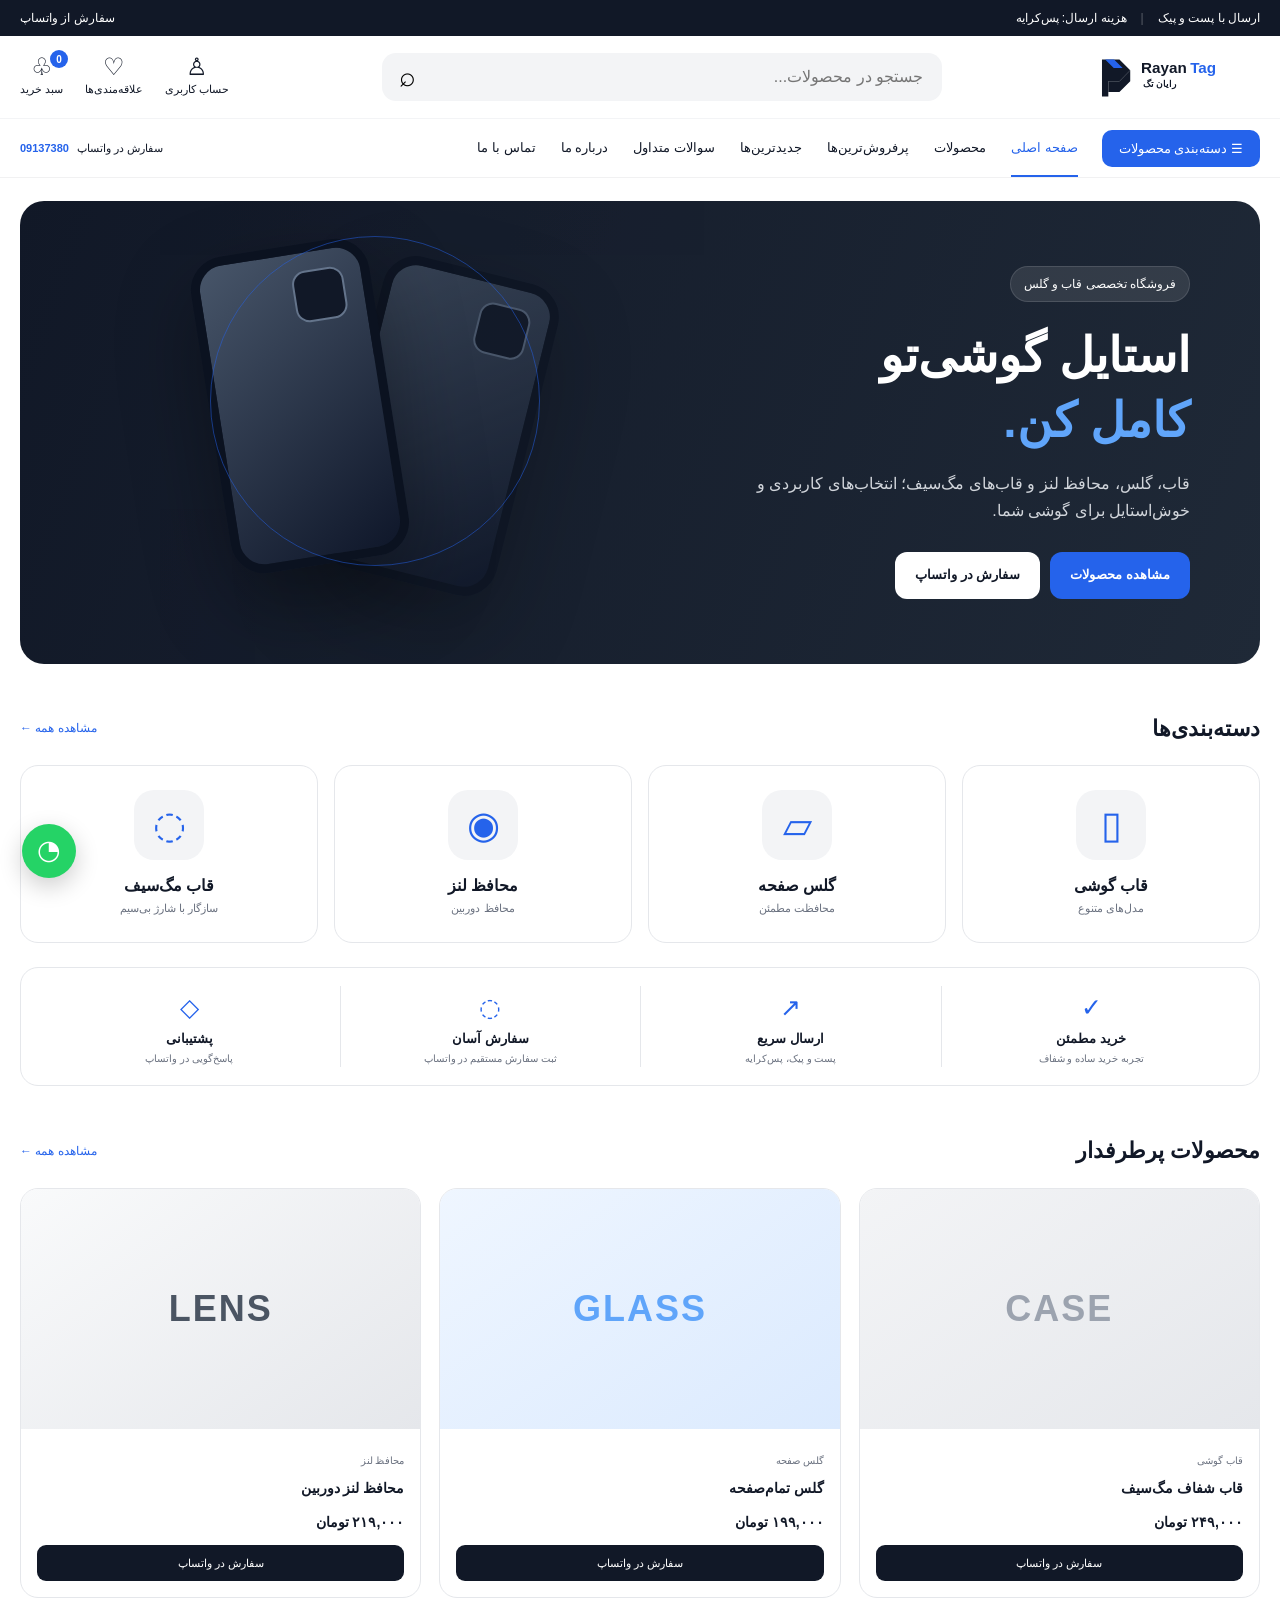
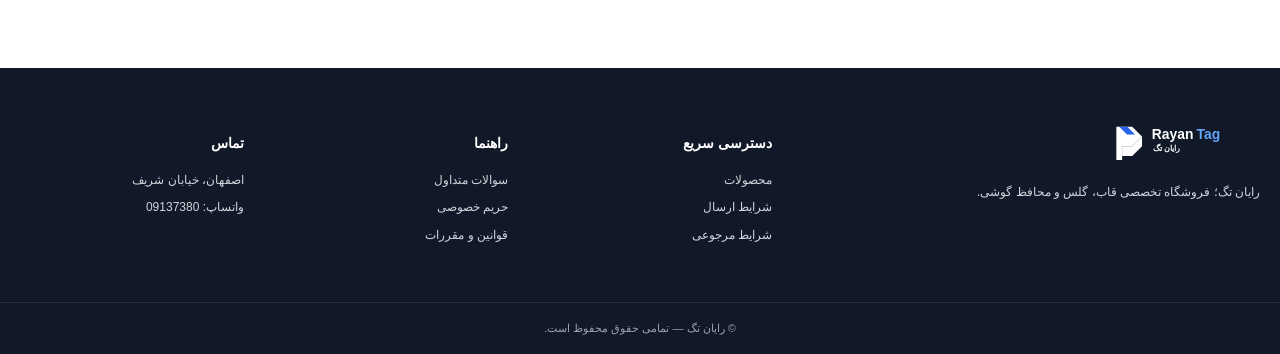
==== index.html @ 060e4d70 "Add files via upload" ====
<!DOCTYPE html>
<html lang="fa" dir="rtl">
<head>
  <meta charset="UTF-8">
  <meta name="viewport" content="width=device-width, initial-scale=1.0">
  <meta name="description" content="رایان تگ؛ فروشگاه تخصصی قاب گوشی، گلس، محافظ لنز و قاب مگ‌سیف در اصفهان.">
  <title>رایان تگ | قاب، گلس و محافظ گوشی</title>
  <link rel="icon" href="assets/logo/favicon.svg" type="image/svg+xml">
  <link rel="stylesheet" href="assets/css/style.css">
<link rel="canonical" href="https://rayantag.ir/"><script type="application/ld+json">{"@context":"https://schema.org","@type":"Organization","name":"رایان تگ","url":"https://rayantag.ir/","address":{"@type":"PostalAddress","addressLocality":"اصفهان","streetAddress":"خیابان شریف","addressCountry":"IR"},"contactPoint":{"@type":"ContactPoint","contactType":"customer service","telephone":"09137380","contactOption":"WhatsApp"}}</script></head>
<body>

  <div class="topbar">
    <div class="container topbar__inner">
      <span>ارسال با پست و پیک</span>
      <span class="topbar__sep">|</span>
      <span>هزینه ارسال: پس‌کرایه</span>
      <a href="https://wa.me/989137380" target="_blank" rel="noopener">سفارش از واتساپ</a>
    </div>
  </div>

  <header class="site-header">
    <div class="container header-main">
      <button class="icon-btn mobile-menu-btn" aria-label="باز کردن منو" aria-expanded="false">
        <span></span><span></span><span></span>
      </button>

      <a class="brand" href="index.html" aria-label="رایان تگ">
        <img src="assets/logo/rayantag-logo.svg" alt="رایان تگ">
      </a>

      <div class="search-box">
        <input id="searchInput" type="search" placeholder="جستجو در محصولات..." autocomplete="off">
        <button aria-label="جستجو" id="searchBtn">⌕</button>
      </div>

      <nav class="header-actions" aria-label="دسترسی سریع">
        <a href="#" class="header-action">
          <span class="action-icon">♙</span>
          <span>حساب کاربری</span>
        </a>
        <a href="#" class="header-action">
          <span class="action-icon">♡</span>
          <span>علاقه‌مندی‌ها</span>
        </a>
        <a href="cart.html" class="header-action cart-action">
          <span class="cart-badge" id="cartCount">0</span>
          <span class="action-icon">♧</span>
          <span>سبد خرید</span>
        </a>
      </nav>
    </div>

    <div class="nav-row">
      <div class="container nav-inner">
        <button class="category-btn" id="categoryBtn">☰ <span>دسته‌بندی محصولات</span></button>
        <nav class="main-nav" aria-label="منوی اصلی">
          <a class="active" href="index.html">صفحه اصلی</a>
          <a href="products.html">محصولات</a>
          <a href="products.html?sort=popular">پرفروش‌ترین‌ها</a>
          <a href="products.html?sort=new">جدیدترین‌ها</a>
          <a href="faq.html">سوالات متداول</a>
          <a href="about.html">درباره ما</a>
          <a href="contact.html">تماس با ما</a>
        </nav>
        <a class="whatsapp-link" href="https://wa.me/989137380" target="_blank" rel="noopener">
          <span>سفارش در واتساپ</span>
          <strong>09137380</strong>
        </a>
      </div>
    </div>
  </header>

  <aside class="mobile-menu" id="mobileMenu" aria-hidden="true">
    <div class="mobile-menu__head">
      <strong>منوی رایان تگ</strong>
      <button id="closeMenu" aria-label="بستن">×</button>
    </div>
    <a href="index.html">صفحه اصلی</a>
    <a href="products.html">همه محصولات</a>
    <a href="products.html?category=case">قاب گوشی</a>
    <a href="products.html?category=glass">گلس صفحه</a>
    <a href="products.html?category=lens">محافظ لنز</a>
    <a href="products.html?category=magsafe">قاب مگ‌سیف</a>
    <a href="faq.html">سوالات متداول</a>
    <a href="about.html">درباره رایان تگ</a>
    <a href="contact.html">تماس با ما</a>
  </aside>
  <div class="menu-overlay" id="menuOverlay"></div>

  <main>
    <section class="hero container">
      <div class="hero__content">
        <span class="eyebrow">فروشگاه تخصصی قاب و گلس</span>
        <h1>استایل گوشی‌تو<br><b>کامل کن.</b></h1>
        <p>قاب، گلس، محافظ لنز و قاب‌های مگ‌سیف؛ انتخاب‌های کاربردی و خوش‌استایل برای گوشی شما.</p>
        <div class="hero__buttons">
          <a href="products.html" class="btn btn-primary">مشاهده محصولات</a>
          <a href="https://wa.me/989137380" class="btn btn-light" target="_blank" rel="noopener">سفارش در واتساپ</a>
        </div>
      </div>
      <div class="hero__visual">
        <div class="phone-card phone-card--back"></div>
        <div class="phone-card phone-card--front"></div>
        <div class="hero-ring"></div>
      </div>
    </section>

    <section class="container categories">
      <div class="section-head">
        <h2>دسته‌بندی‌ها</h2>
        <a href="products.html">مشاهده همه ←</a>
      </div>
      <div class="category-grid">
        <a class="category-card" href="products.html?category=case"><span class="category-icon">▯</span><b>قاب گوشی</b><small>مدل‌های متنوع</small></a>
        <a class="category-card" href="products.html?category=glass"><span class="category-icon">▱</span><b>گلس صفحه</b><small>محافظت مطمئن</small></a>
        <a class="category-card" href="products.html?category=lens"><span class="category-icon">◉</span><b>محافظ لنز</b><small>محافظ دوربین</small></a>
        <a class="category-card" href="products.html?category=magsafe"><span class="category-icon">◌</span><b>قاب مگ‌سیف</b><small>سازگار با شارژ بی‌سیم</small></a>
      </div>
    </section>

    <section class="benefits container">
      <div><span>✓</span><b>خرید مطمئن</b><small>تجربه خرید ساده و شفاف</small></div>
      <div><span>↗</span><b>ارسال سریع</b><small>پست و پیک، پس‌کرایه</small></div>
      <div><span>◌</span><b>سفارش آسان</b><small>ثبت سفارش مستقیم در واتساپ</small></div>
      <div><span>◇</span><b>پشتیبانی</b><small>پاسخ‌گویی در واتساپ</small></div>
    </section>

    <section class="container products-preview">
      <div class="section-head">
        <h2>محصولات پرطرفدار</h2>
        <a href="products.html">مشاهده همه ←</a>
      </div>
      <div class="product-grid" id="productGrid">
        <article class="product-card" data-name="قاب شفاف مگ سیف">
          <div class="product-placeholder">CASE</div>
          <div class="product-info"><span>قاب گوشی</span><h3>قاب شفاف مگ‌سیف</h3><strong>۲۴۹,۰۰۰ تومان</strong><a href="https://wa.me/989137380?text=سلام،%20قاب%20شفاف%20مگ‌سیف%20را%20می‌خواهم." target="_blank" rel="noopener">سفارش در واتساپ</a></div>
        </article>
        <article class="product-card" data-name="گلس تمام صفحه">
          <div class="product-placeholder product-placeholder--glass">GLASS</div>
          <div class="product-info"><span>گلس صفحه</span><h3>گلس تمام‌صفحه</h3><strong>۱۹۹,۰۰۰ تومان</strong><a href="https://wa.me/989137380?text=سلام،%20گلس%20تمام‌صفحه%20را%20می‌خواهم." target="_blank" rel="noopener">سفارش در واتساپ</a></div>
        </article>
        <article class="product-card" data-name="محافظ لنز دوربین">
          <div class="product-placeholder product-placeholder--lens">LENS</div>
          <div class="product-info"><span>محافظ لنز</span><h3>محافظ لنز دوربین</h3><strong>۲۱۹,۰۰۰ تومان</strong><a href="https://wa.me/989137380?text=سلام،%20محافظ%20لنز%20دوربین%20را%20می‌خواهم." target="_blank" rel="noopener">سفارش در واتساپ</a></div>
        </article>
      </div>
    </section>
  </main>

  <footer class="footer">
    <div class="container footer-grid">
      <div>
        <img src="assets/logo/rayantag-logo-light.svg" class="footer-logo" alt="رایان تگ">
        <p>رایان تگ؛ فروشگاه تخصصی قاب، گلس و محافظ گوشی.</p>
      </div>
      <div><h3>دسترسی سریع</h3><a href="products.html">محصولات</a><a href="shipping.html">شرایط ارسال</a><a href="returns.html">شرایط مرجوعی</a></div>
      <div><h3>راهنما</h3><a href="faq.html">سوالات متداول</a><a href="privacy.html">حریم خصوصی</a><a href="terms.html">قوانین و مقررات</a></div>
      <div><h3>تماس</h3><p>اصفهان، خیابان شریف</p><a href="https://wa.me/989137380" target="_blank" rel="noopener">واتساپ: 09137380</a></div>
    </div>
    <div class="footer-bottom">© رایان تگ — تمامی حقوق محفوظ است.</div>
  </footer>

  <a class="floating-whatsapp" href="https://wa.me/989137380" target="_blank" rel="noopener" aria-label="سفارش در واتساپ">◔</a>

  <script src="assets/js/app.js"></script>
</body>
</html>
---- assets/css/style.css ----
@font-face{font-family:IRANSans;src:local("IRANSans"),local("IRANSansWeb");font-display:swap}
:root{--blue:#2563EB;--ink:#111827;--muted:#6B7280;--soft:#F3F4F6;--white:#fff;--line:#E5E7EB;--radius:18px}
*{box-sizing:border-box}html{scroll-behavior:smooth}body{margin:0;background:#fff;color:var(--ink);font-family:IRANSans,Tahoma,Arial,sans-serif;line-height:1.7}a{text-decoration:none;color:inherit}.container{width:min(1260px,calc(100% - 40px));margin-inline:auto}
.topbar{background:var(--ink);color:#fff;font-size:12px}.topbar__inner{height:36px;display:flex;align-items:center;gap:14px}.topbar a{margin-right:auto;color:#fff}.topbar__sep{opacity:.3}
.site-header{background:#fff;position:sticky;top:0;z-index:30;box-shadow:0 1px 0 rgba(17,24,39,.06)}.header-main{min-height:82px;display:flex;align-items:center;gap:30px}.brand img{display:block;width:165px;height:auto}.search-box{height:48px;display:flex;align-items:center;flex:1;max-width:560px;margin-inline:auto;background:var(--soft);border:1px solid transparent;border-radius:14px;overflow:hidden}.search-box:focus-within{border-color:#BFDBFE;background:#fff}.search-box input{width:100%;border:0;outline:0;background:transparent;padding:0 18px;font:inherit;color:var(--ink)}.search-box button{border:0;background:transparent;font-size:28px;padding:0 16px;cursor:pointer}.header-actions{display:flex;gap:22px}.header-action{display:flex;flex-direction:column;align-items:center;font-size:11px;gap:1px;position:relative;white-space:nowrap}.action-icon{font-size:24px;line-height:1}.cart-badge{position:absolute;top:-5px;right:-5px;background:var(--blue);color:#fff;border-radius:50%;font:700 10px Arial;width:18px;height:18px;display:grid;place-items:center}.nav-row{border-top:1px solid #F3F4F6}.nav-inner{min-height:56px;display:flex;align-items:center;gap:24px}.category-btn{border:0;background:var(--blue);color:#fff;border-radius:10px;padding:11px 17px;font:700 13px inherit;cursor:pointer}.main-nav{display:flex;align-items:center;gap:25px;font-size:13px}.main-nav a{padding:18px 0;position:relative}.main-nav a.active,.main-nav a:hover{color:var(--blue)}.main-nav a.active:after{content:"";position:absolute;bottom:0;right:0;left:0;height:2px;background:var(--blue)}.whatsapp-link{margin-right:auto;display:flex;gap:8px;align-items:center;font-size:11px}.whatsapp-link strong{color:var(--blue)}.mobile-menu-btn{display:none}
.hero{margin-top:24px;min-height:400px;border-radius:24px;background:linear-gradient(110deg,#111827,#1f2937);color:#fff;display:grid;grid-template-columns:1fr 1fr;overflow:hidden;position:relative}.hero__content{padding:65px 70px;position:relative;z-index:2}.eyebrow{display:inline-block;background:rgba(255,255,255,.1);border:1px solid rgba(255,255,255,.12);padding:7px 13px;border-radius:999px;font-size:12px}.hero h1{font-size:48px;line-height:1.35;margin:22px 0 12px}.hero h1 b{color:#60A5FA}.hero p{color:#D1D5DB;max-width:520px}.hero__buttons{display:flex;gap:10px;margin-top:28px}.btn{padding:12px 20px;border-radius:12px;font-size:13px;font-weight:700}.btn-primary{background:var(--blue);color:#fff}.btn-light{background:#fff;color:var(--ink)}.hero__visual{position:relative;min-height:400px}.phone-card{position:absolute;width:180px;height:320px;border:9px solid #0b1220;border-radius:34px;background:linear-gradient(145deg,#475569,#0f172a);box-shadow:0 35px 80px rgba(0,0,0,.35)}.phone-card:before{content:"";position:absolute;top:18px;right:18px;width:48px;height:48px;border-radius:14px;background:#111827;border:2px solid #64748B}.phone-card--back{right:110px;top:65px;transform:rotate(14deg);opacity:.65}.phone-card--front{right:250px;top:45px;transform:rotate(-9deg)}.hero-ring{position:absolute;width:330px;height:330px;border:1px solid rgba(37,99,235,.5);border-radius:50%;right:100px;top:35px}
.section-head{display:flex;align-items:center;justify-content:space-between;margin:46px 0 18px}.section-head h2{font-size:22px;margin:0}.section-head a{font-size:12px;color:var(--blue)}.category-grid{display:grid;grid-template-columns:repeat(4,1fr);gap:16px}.category-card{padding:24px;background:#fff;border:1px solid var(--line);border-radius:var(--radius);display:flex;flex-direction:column;align-items:center;text-align:center;transition:.2s}.category-card:hover{border-color:#BFDBFE;transform:translateY(-3px);box-shadow:0 10px 25px rgba(17,24,39,.06)}.category-icon{width:70px;height:70px;border-radius:20px;background:var(--soft);display:grid;place-items:center;font-size:38px;color:var(--blue);margin-bottom:12px}.category-card small{color:var(--muted);font-size:11px}.benefits{margin-top:24px;padding:18px;border:1px solid var(--line);border-radius:var(--radius);display:grid;grid-template-columns:repeat(4,1fr)}.benefits div{display:flex;flex-direction:column;align-items:center;text-align:center;border-left:1px solid var(--line)}.benefits div:last-child{border-left:0}.benefits span{font-size:25px;color:var(--blue)}.benefits b{font-size:13px}.benefits small{color:var(--muted);font-size:10px}.product-grid{display:grid;grid-template-columns:repeat(3,1fr);gap:18px}.product-card{border:1px solid var(--line);border-radius:var(--radius);overflow:hidden;background:#fff}.product-placeholder{height:240px;display:grid;place-items:center;background:linear-gradient(145deg,#F3F4F6,#E5E7EB);font:800 36px Arial;color:#9CA3AF;letter-spacing:2px}.product-placeholder--glass{background:linear-gradient(145deg,#EFF6FF,#DBEAFE);color:#60A5FA}.product-placeholder--lens{background:linear-gradient(145deg,#F9FAFB,#E5E7EB);color:#4B5563}.product-info{padding:16px}.product-info span{font-size:10px;color:var(--muted)}.product-info h3{font-size:14px;margin:5px 0}.product-info strong{display:block;font-size:14px;margin:10px 0}.product-info a{display:block;text-align:center;background:var(--ink);color:#fff;border-radius:9px;padding:9px;font-size:11px}.footer{margin-top:70px;background:var(--ink);color:#fff}.footer-grid{padding:50px 0;display:grid;grid-template-columns:2fr 1fr 1fr 1fr;gap:40px}.footer-logo{width:150px}.footer p,.footer a{color:#D1D5DB;font-size:12px;display:block;margin:7px 0}.footer h3{font-size:14px}.footer-bottom{border-top:1px solid rgba(255,255,255,.1);padding:16px;text-align:center;color:#9CA3AF;font-size:11px}.floating-whatsapp{position:fixed;left:22px;bottom:22px;width:54px;height:54px;border-radius:50%;background:#25D366;color:#fff;display:grid;place-items:center;font-size:27px;z-index:40;box-shadow:0 8px 24px rgba(0,0,0,.2)}
.mobile-menu,.menu-overlay{display:none}
@media(max-width:980px){.header-main{gap:15px}.header-actions{gap:12px}.header-action span:last-child{display:none}.main-nav{gap:15px}.main-nav a:nth-child(n+5){display:none}.hero__content{padding:45px}.hero h1{font-size:40px}}
@media(max-width:760px){.container{width:min(100% - 24px,600px)}.topbar__inner{font-size:10px}.topbar__inner span:nth-child(-n+3){display:none}.header-main{min-height:68px}.mobile-menu-btn{display:flex;flex-direction:column;gap:4px;border:0;background:transparent;padding:8px}.mobile-menu-btn span{display:block;width:21px;height:2px;background:var(--ink)}.brand{margin:auto}.brand img{width:125px}.search-box{flex:none;width:42px;height:42px;background:transparent}.search-box input{display:none}.search-box button{padding:0;font-size:27px}.header-actions{gap:7px}.header-action:not(.cart-action){display:none}.cart-action span:last-child{display:none}.nav-row{display:none}.hero{grid-template-columns:1fr;min-height:480px;margin-top:12px}.hero__content{padding:42px 25px}.hero h1{font-size:36px}.hero__visual{min-height:150px}.phone-card{width:115px;height:205px;border-width:6px}.phone-card--back{right:75px;top:-20px}.phone-card--front{right:170px;top:-10px}.hero-ring{width:220px;height:220px;right:55px;top:-25px}.category-grid{grid-template-columns:repeat(2,1fr)}.benefits{grid-template-columns:repeat(2,1fr);gap:15px}.benefits div{border:0}.product-grid{grid-template-columns:1fr 1fr}.product-placeholder{height:170px}.footer-grid{grid-template-columns:1fr 1fr;gap:25px}.mobile-menu{display:flex;position:fixed;z-index:60;top:0;right:0;width:min(330px,88vw);height:100vh;background:#fff;transform:translateX(110%);transition:.25s;flex-direction:column;padding:22px;box-shadow:-10px 0 30px rgba(0,0,0,.15)}.mobile-menu.open{transform:translateX(0)}.mobile-menu__head{display:flex;justify-content:space-between;align-items:center;margin-bottom:20px}.mobile-menu__head button{border:0;background:var(--soft);width:36px;height:36px;border-radius:10px;font-size:22px}.mobile-menu>a{padding:13px 0;border-bottom:1px solid var(--line);font-size:13px}.menu-overlay{display:block;position:fixed;inset:0;background:rgba(17,24,39,.45);z-index:50;opacity:0;pointer-events:none;transition:.25s}.menu-overlay.open{opacity:1;pointer-events:auto}}
@media(max-width:450px){.product-grid{grid-template-columns:1fr}.hero__buttons{flex-direction:column}.hero__visual{min-height:120px}.footer-grid{grid-template-columns:1fr}}
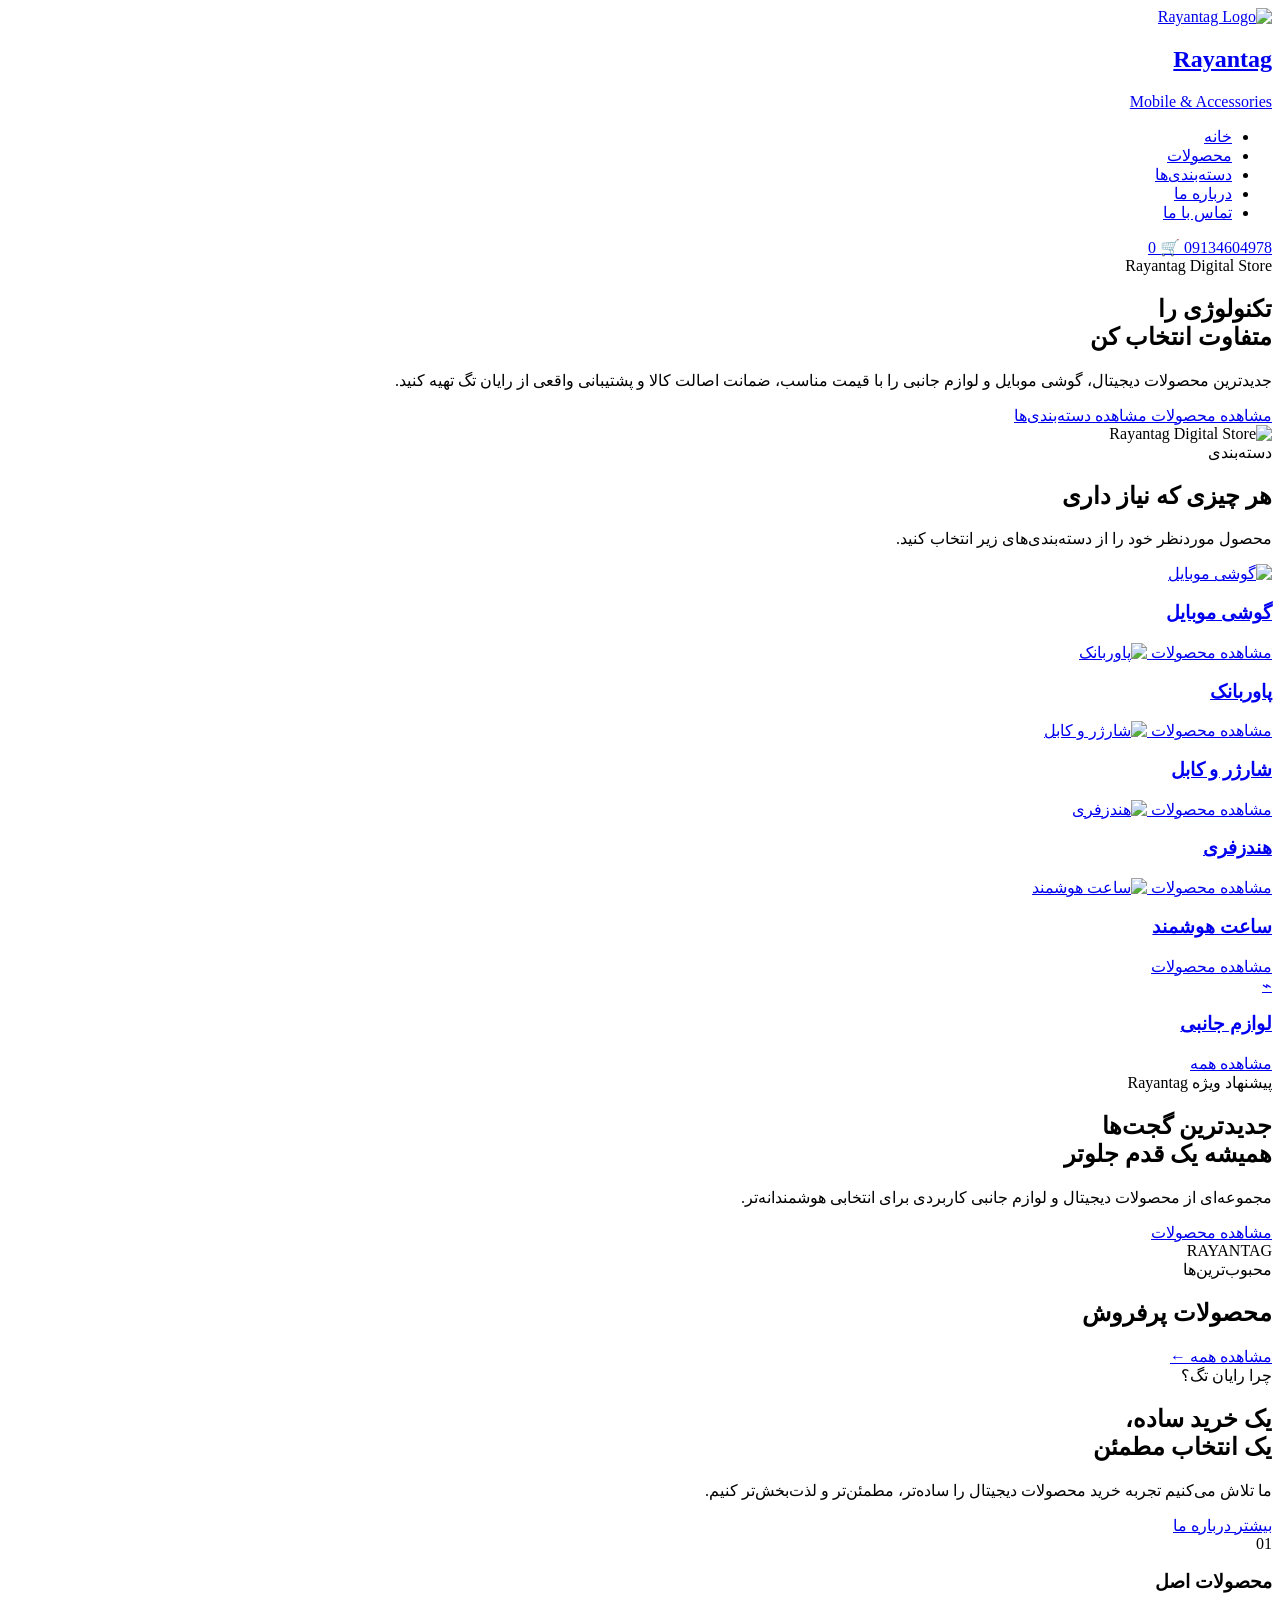
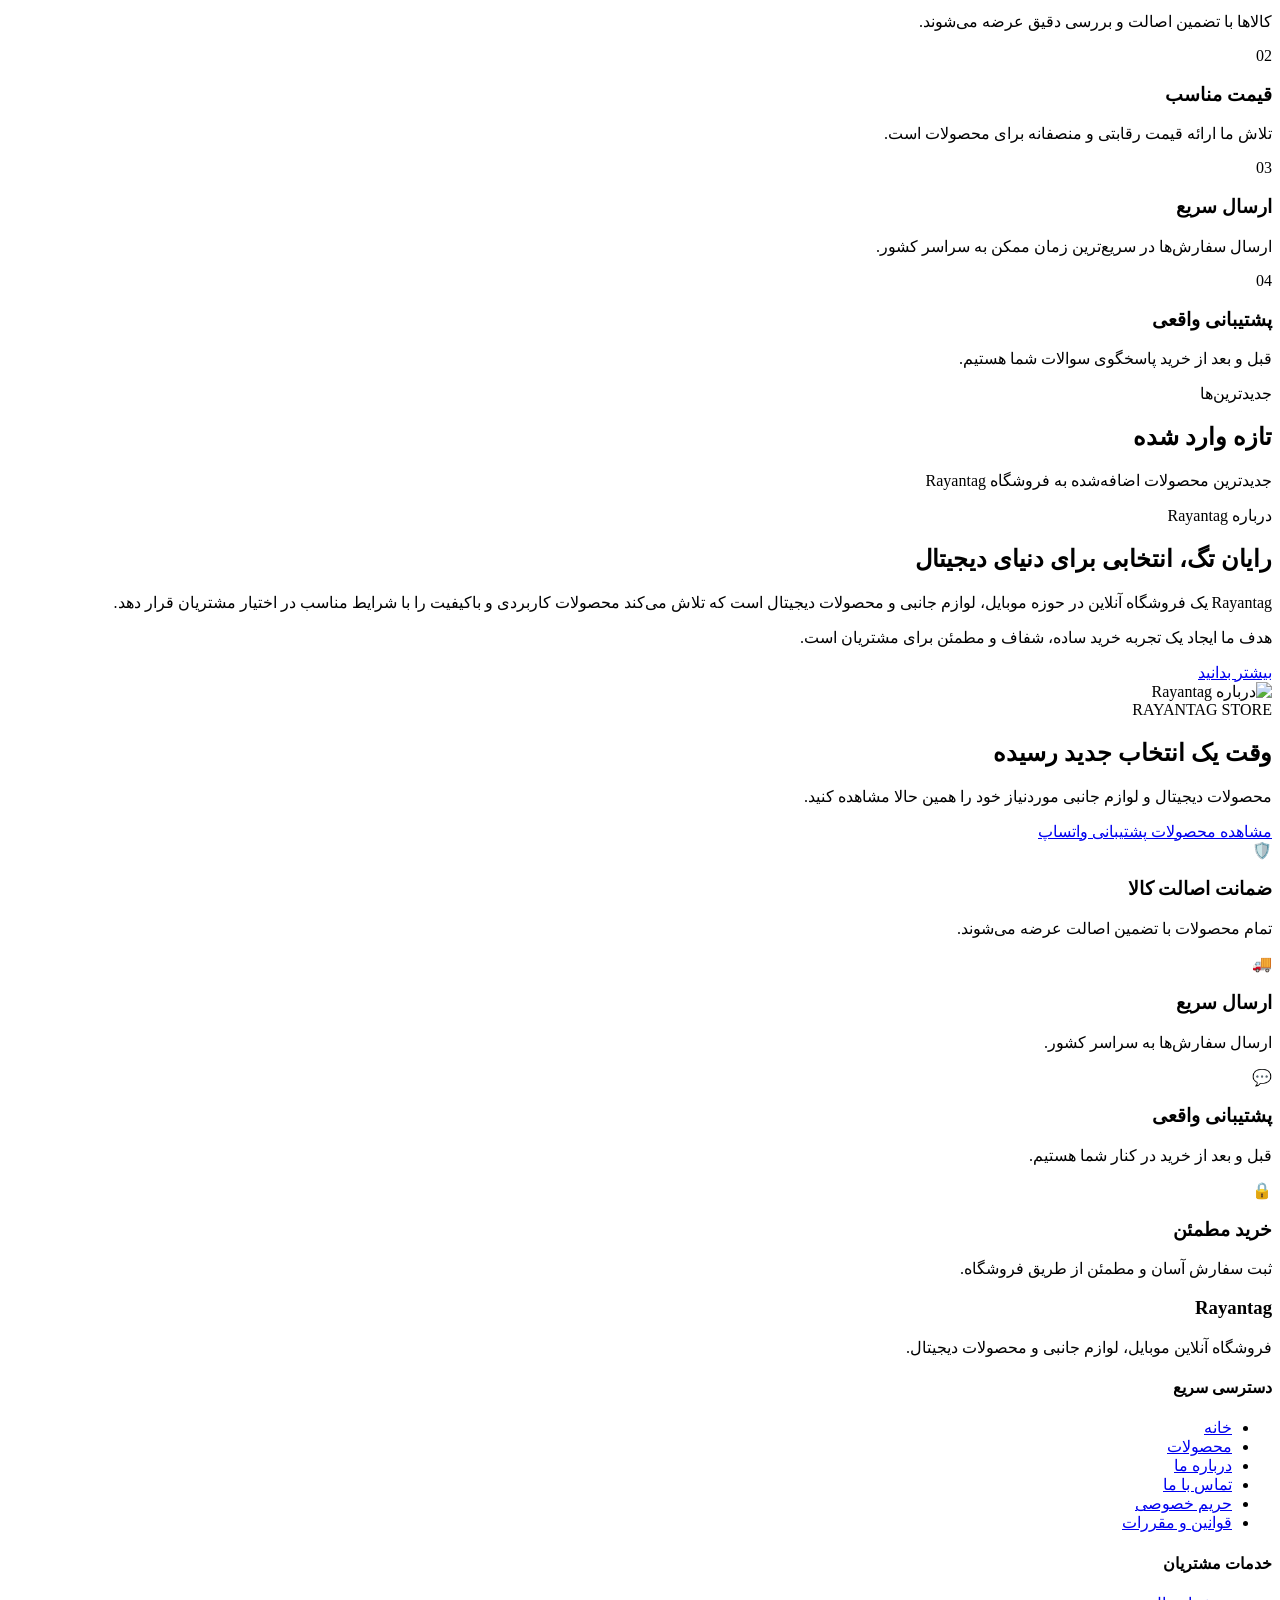
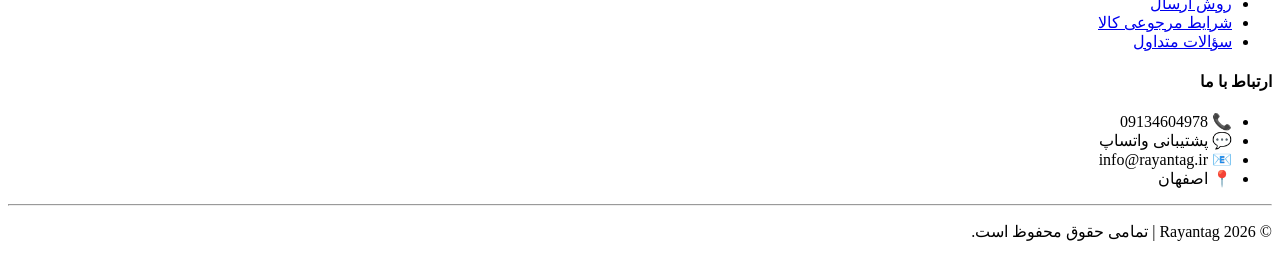
==== commit 14d642c1: "Add files via upload" ====
--- a/index.html
+++ b/index.html
@@ -1,168 +1,1192 @@
-<!DOCTYPE html>
-<html lang="fa" dir="rtl">
-<head>
-  <meta charset="UTF-8">
-  <meta name="viewport" content="width=device-width, initial-scale=1.0">
-  <meta name="description" content="رایان تگ؛ فروشگاه تخصصی قاب گوشی، گلس، محافظ لنز و قاب مگ‌سیف در اصفهان.">
-  <title>رایان تگ | قاب، گلس و محافظ گوشی</title>
-  <link rel="icon" href="assets/logo/favicon.svg" type="image/svg+xml">
-  <link rel="stylesheet" href="assets/css/style.css">
-<link rel="canonical" href="https://rayantag.ir/"><script type="application/ld+json">{"@context":"https://schema.org","@type":"Organization","name":"رایان تگ","url":"https://rayantag.ir/","address":{"@type":"PostalAddress","addressLocality":"اصفهان","streetAddress":"خیابان شریف","addressCountry":"IR"},"contactPoint":{"@type":"ContactPoint","contactType":"customer service","telephone":"09137380","contactOption":"WhatsApp"}}</script></head>
-<body>
-
-  <div class="topbar">
-    <div class="container topbar__inner">
-      <span>ارسال با پست و پیک</span>
-      <span class="topbar__sep">|</span>
-      <span>هزینه ارسال: پس‌کرایه</span>
-      <a href="https://wa.me/989137380" target="_blank" rel="noopener">سفارش از واتساپ</a>
-    </div>
-  </div>
-
-  <header class="site-header">
-    <div class="container header-main">
-      <button class="icon-btn mobile-menu-btn" aria-label="باز کردن منو" aria-expanded="false">
-        <span></span><span></span><span></span>
-      </button>
-
-      <a class="brand" href="index.html" aria-label="رایان تگ">
-        <img src="assets/logo/rayantag-logo.svg" alt="رایان تگ">
-      </a>
-
-      <div class="search-box">
-        <input id="searchInput" type="search" placeholder="جستجو در محصولات..." autocomplete="off">
-        <button aria-label="جستجو" id="searchBtn">⌕</button>
-      </div>
-
-      <nav class="header-actions" aria-label="دسترسی سریع">
-        <a href="#" class="header-action">
-          <span class="action-icon">♙</span>
-          <span>حساب کاربری</span>
-        </a>
-        <a href="#" class="header-action">
-          <span class="action-icon">♡</span>
-          <span>علاقه‌مندی‌ها</span>
-        </a>
-        <a href="cart.html" class="header-action cart-action">
-          <span class="cart-badge" id="cartCount">0</span>
-          <span class="action-icon">♧</span>
-          <span>سبد خرید</span>
-        </a>
-      </nav>
-    </div>
-
-    <div class="nav-row">
-      <div class="container nav-inner">
-        <button class="category-btn" id="categoryBtn">☰ <span>دسته‌بندی محصولات</span></button>
-        <nav class="main-nav" aria-label="منوی اصلی">
-          <a class="active" href="index.html">صفحه اصلی</a>
-          <a href="products.html">محصولات</a>
-          <a href="products.html?sort=popular">پرفروش‌ترین‌ها</a>
-          <a href="products.html?sort=new">جدیدترین‌ها</a>
-          <a href="faq.html">سوالات متداول</a>
-          <a href="about.html">درباره ما</a>
-          <a href="contact.html">تماس با ما</a>
-        </nav>
-        <a class="whatsapp-link" href="https://wa.me/989137380" target="_blank" rel="noopener">
-          <span>سفارش در واتساپ</span>
-          <strong>09137380</strong>
-        </a>
-      </div>
-    </div>
-  </header>
-
-  <aside class="mobile-menu" id="mobileMenu" aria-hidden="true">
-    <div class="mobile-menu__head">
-      <strong>منوی رایان تگ</strong>
-      <button id="closeMenu" aria-label="بستن">×</button>
-    </div>
-    <a href="index.html">صفحه اصلی</a>
-    <a href="products.html">همه محصولات</a>
-    <a href="products.html?category=case">قاب گوشی</a>
-    <a href="products.html?category=glass">گلس صفحه</a>
-    <a href="products.html?category=lens">محافظ لنز</a>
-    <a href="products.html?category=magsafe">قاب مگ‌سیف</a>
-    <a href="faq.html">سوالات متداول</a>
-    <a href="about.html">درباره رایان تگ</a>
-    <a href="contact.html">تماس با ما</a>
-  </aside>
-  <div class="menu-overlay" id="menuOverlay"></div>
-
-  <main>
-    <section class="hero container">
-      <div class="hero__content">
-        <span class="eyebrow">فروشگاه تخصصی قاب و گلس</span>
-        <h1>استایل گوشی‌تو<br><b>کامل کن.</b></h1>
-        <p>قاب، گلس، محافظ لنز و قاب‌های مگ‌سیف؛ انتخاب‌های کاربردی و خوش‌استایل برای گوشی شما.</p>
-        <div class="hero__buttons">
-          <a href="products.html" class="btn btn-primary">مشاهده محصولات</a>
-          <a href="https://wa.me/989137380" class="btn btn-light" target="_blank" rel="noopener">سفارش در واتساپ</a>
-        </div>
-      </div>
-      <div class="hero__visual">
-        <div class="phone-card phone-card--back"></div>
-        <div class="phone-card phone-card--front"></div>
-        <div class="hero-ring"></div>
-      </div>
-    </section>
-
-    <section class="container categories">
-      <div class="section-head">
-        <h2>دسته‌بندی‌ها</h2>
-        <a href="products.html">مشاهده همه ←</a>
-      </div>
-      <div class="category-grid">
-        <a class="category-card" href="products.html?category=case"><span class="category-icon">▯</span><b>قاب گوشی</b><small>مدل‌های متنوع</small></a>
-        <a class="category-card" href="products.html?category=glass"><span class="category-icon">▱</span><b>گلس صفحه</b><small>محافظت مطمئن</small></a>
-        <a class="category-card" href="products.html?category=lens"><span class="category-icon">◉</span><b>محافظ لنز</b><small>محافظ دوربین</small></a>
-        <a class="category-card" href="products.html?category=magsafe"><span class="category-icon">◌</span><b>قاب مگ‌سیف</b><small>سازگار با شارژ بی‌سیم</small></a>
-      </div>
-    </section>
-
-    <section class="benefits container">
-      <div><span>✓</span><b>خرید مطمئن</b><small>تجربه خرید ساده و شفاف</small></div>
-      <div><span>↗</span><b>ارسال سریع</b><small>پست و پیک، پس‌کرایه</small></div>
-      <div><span>◌</span><b>سفارش آسان</b><small>ثبت سفارش مستقیم در واتساپ</small></div>
-      <div><span>◇</span><b>پشتیبانی</b><small>پاسخ‌گویی در واتساپ</small></div>
-    </section>
-
-    <section class="container products-preview">
-      <div class="section-head">
-        <h2>محصولات پرطرفدار</h2>
-        <a href="products.html">مشاهده همه ←</a>
-      </div>
-      <div class="product-grid" id="productGrid">
-        <article class="product-card" data-name="قاب شفاف مگ سیف">
-          <div class="product-placeholder">CASE</div>
-          <div class="product-info"><span>قاب گوشی</span><h3>قاب شفاف مگ‌سیف</h3><strong>۲۴۹,۰۰۰ تومان</strong><a href="https://wa.me/989137380?text=سلام،%20قاب%20شفاف%20مگ‌سیف%20را%20می‌خواهم." target="_blank" rel="noopener">سفارش در واتساپ</a></div>
-        </article>
-        <article class="product-card" data-name="گلس تمام صفحه">
-          <div class="product-placeholder product-placeholder--glass">GLASS</div>
-          <div class="product-info"><span>گلس صفحه</span><h3>گلس تمام‌صفحه</h3><strong>۱۹۹,۰۰۰ تومان</strong><a href="https://wa.me/989137380?text=سلام،%20گلس%20تمام‌صفحه%20را%20می‌خواهم." target="_blank" rel="noopener">سفارش در واتساپ</a></div>
-        </article>
-        <article class="product-card" data-name="محافظ لنز دوربین">
-          <div class="product-placeholder product-placeholder--lens">LENS</div>
-          <div class="product-info"><span>محافظ لنز</span><h3>محافظ لنز دوربین</h3><strong>۲۱۹,۰۰۰ تومان</strong><a href="https://wa.me/989137380?text=سلام،%20محافظ%20لنز%20دوربین%20را%20می‌خواهم." target="_blank" rel="noopener">سفارش در واتساپ</a></div>
-        </article>
-      </div>
-    </section>
-  </main>
-
-  <footer class="footer">
-    <div class="container footer-grid">
-      <div>
-        <img src="assets/logo/rayantag-logo-light.svg" class="footer-logo" alt="رایان تگ">
-        <p>رایان تگ؛ فروشگاه تخصصی قاب، گلس و محافظ گوشی.</p>
-      </div>
-      <div><h3>دسترسی سریع</h3><a href="products.html">محصولات</a><a href="shipping.html">شرایط ارسال</a><a href="returns.html">شرایط مرجوعی</a></div>
-      <div><h3>راهنما</h3><a href="faq.html">سوالات متداول</a><a href="privacy.html">حریم خصوصی</a><a href="terms.html">قوانین و مقررات</a></div>
-      <div><h3>تماس</h3><p>اصفهان، خیابان شریف</p><a href="https://wa.me/989137380" target="_blank" rel="noopener">واتساپ: 09137380</a></div>
-    </div>
-    <div class="footer-bottom">© رایان تگ — تمامی حقوق محفوظ است.</div>
-  </footer>
-
-  <a class="floating-whatsapp" href="https://wa.me/989137380" target="_blank" rel="noopener" aria-label="سفارش در واتساپ">◔</a>
-
-  <script src="assets/js/app.js"></script>
-</body>
-</html>
+<!DOCTYPE html>
+<html lang="fa" dir="rtl">
+
+<head>
+
+<meta charset="UTF-8">
+
+<meta name="viewport" content="width=device-width, initial-scale=1.0">
+
+<meta http-equiv="X-UA-Compatible" content="IE=edge">
+
+<title>Rayantag | فروشگاه موبایل و لوازم جانبی دیجیتال</title>
+
+<meta name="description"
+content="رایان تگ، فروشگاه آنلاین موبایل و لوازم جانبی دیجیتال؛ خرید گوشی، پاوربانک، شارژر، هندزفری، ساعت هوشمند و تجهیزات دیجیتال با بهترین قیمت.">
+
+<meta name="keywords"
+content="رایان تگ، Rayantag، موبایل، لوازم جانبی، پاوربانک، شارژر، هندزفری، ساعت هوشمند، کالای دیجیتال">
+
+<meta name="author"
+content="Rayantag">
+
+<meta name="theme-color"
+content="#111827">
+
+<link rel="icon"
+href="assets/favicons/favicon.png"
+type="image/png">
+
+<link rel="apple-touch-icon"
+href="assets/favicons/apple-touch-icon.png">
+
+<link rel="preconnect"
+href="https://fonts.googleapis.com">
+
+<link rel="preconnect"
+href="https://fonts.gstatic.com"
+crossorigin>
+
+<link href="https://fonts.googleapis.com/css2?family=Vazirmatn:wght@300;400;500;600;700;800;900&display=swap"
+rel="stylesheet">
+
+<link rel="stylesheet"
+href="assets/css/style.css">
+
+<link rel="stylesheet"
+href="assets/css/responsive.css">
+
+</head>
+
+
+<body>
+
+
+<!-- =====================================
+HEADER
+===================================== -->
+
+<header class="header">
+
+<div class="container">
+
+<a href="index.html" class="logo">
+
+<img
+src="assets/logo/logo.webp"
+alt="Rayantag Logo">
+
+<div>
+
+<h2>Rayantag</h2>
+
+<span>Mobile & Accessories</span>
+
+</div>
+
+</a>
+
+
+<nav>
+
+<ul>
+
+<li>
+<a class="active" href="index.html">
+خانه
+</a>
+</li>
+
+<li>
+<a href="products.html">
+محصولات
+</a>
+</li>
+
+<li>
+<a href="products.html">
+دسته‌بندی‌ها
+</a>
+</li>
+
+<li>
+<a href="about.html">
+درباره ما
+</a>
+</li>
+
+<li>
+<a href="contact.html">
+تماس با ما
+</a>
+</li>
+
+</ul>
+
+</nav>
+
+
+<div class="header-actions">
+
+<a
+href="tel:09134604978"
+class="header-phone">
+
+09134604978
+
+</a>
+
+
+<a
+href="cart.html"
+class="cart-icon">
+
+🛒
+
+<span id="cartCount">
+0
+</span>
+
+</a>
+
+</div>
+
+
+</div>
+
+</header>
+
+
+
+<!-- =====================================
+HERO
+===================================== -->
+
+<section class="hero rayantag-hero">
+
+<div class="container">
+
+
+<div class="hero-content">
+
+<span class="hero-badge">
+
+Rayantag Digital Store
+
+</span>
+
+
+<h1>
+
+تکنولوژی را
+<br>
+
+متفاوت انتخاب کن
+
+</h1>
+
+
+<p>
+
+جدیدترین محصولات دیجیتال، گوشی موبایل و لوازم جانبی را با قیمت مناسب، ضمانت اصالت کالا و پشتیبانی واقعی از رایان تگ تهیه کنید.
+
+</p>
+
+
+<div class="hero-buttons">
+
+<a
+href="products.html"
+class="btn">
+
+مشاهده محصولات
+
+</a>
+
+
+<a
+href="#categories"
+class="btn-outline">
+
+مشاهده دسته‌بندی‌ها
+
+</a>
+
+</div>
+
+
+</div>
+
+
+
+<div class="hero-image">
+
+<img
+src="assets/hero/hero.webp"
+alt="Rayantag Digital Store"
+loading="eager">
+
+</div>
+
+
+</div>
+
+</section>
+
+
+
+<!-- =====================================
+QUICK CATEGORIES
+===================================== -->
+
+<section
+id="categories"
+class="categories">
+
+<div class="container">
+
+
+<div class="section-header">
+
+<span class="section-tag">
+
+دسته‌بندی
+
+</span>
+
+<h2>
+
+هر چیزی که نیاز داری
+
+</h2>
+
+<p>
+
+محصول موردنظر خود را از دسته‌بندی‌های زیر انتخاب کنید.
+
+</p>
+
+</div>
+
+
+
+<div class="category-grid">
+
+
+<a
+href="products.html?category=mobile"
+class="category-card">
+
+<img
+src="assets/categories/iphone16.webp"
+alt="گوشی موبایل"
+loading="lazy">
+
+<h3>
+
+گوشی موبایل
+
+</h3>
+
+<span>
+
+مشاهده محصولات
+
+</span>
+
+</a>
+
+
+
+<a
+href="products.html?category=powerbank"
+class="category-card">
+
+<img
+src="assets/categories/powerbank20k.webp"
+alt="پاوربانک"
+loading="lazy">
+
+<h3>
+
+پاوربانک
+
+</h3>
+
+<span>
+
+مشاهده محصولات
+
+</span>
+
+</a>
+
+
+
+<a
+href="products.html?category=charger"
+class="category-card">
+
+<img
+src="assets/categories/charger45w.webp"
+alt="شارژر و کابل"
+loading="lazy">
+
+<h3>
+
+شارژر و کابل
+
+</h3>
+
+<span>
+
+مشاهده محصولات
+
+</span>
+
+</a>
+
+
+
+<a
+href="products.html?category=earbuds"
+class="category-card">
+
+<img
+src="assets/categories/earbuds.webp"
+alt="هندزفری"
+loading="lazy">
+
+<h3>
+
+هندزفری
+
+</h3>
+
+<span>
+
+مشاهده محصولات
+
+</span>
+
+</a>
+
+
+
+<a
+href="products.html?category=watch"
+class="category-card">
+
+<img
+src="assets/categories/watch.webp"
+alt="ساعت هوشمند"
+loading="lazy">
+
+<h3>
+
+ساعت هوشمند
+
+</h3>
+
+<span>
+
+مشاهده محصولات
+
+</span>
+
+</a>
+
+
+
+<a
+href="products.html"
+class="category-card category-more">
+
+<div class="category-more-icon">
+
+⌁
+
+</div>
+
+<h3>
+
+لوازم جانبی
+
+</h3>
+
+<span>
+
+مشاهده همه
+
+</span>
+
+</a>
+
+
+</div>
+
+
+</div>
+
+</section>
+
+
+
+<!-- =====================================
+PROMOTIONAL BANNER
+===================================== -->
+
+<section class="promo-section">
+
+<div class="container">
+
+
+<div class="promo-banner">
+
+
+<div class="promo-content">
+
+<span>
+
+پیشنهاد ویژه Rayantag
+
+</span>
+
+
+<h2>
+
+جدیدترین گجت‌ها
+<br>
+
+همیشه یک قدم جلوتر
+
+</h2>
+
+
+<p>
+
+مجموعه‌ای از محصولات دیجیتال و لوازم جانبی کاربردی برای انتخابی هوشمندانه‌تر.
+
+</p>
+
+
+<a
+href="products.html"
+class="btn">
+
+مشاهده محصولات
+
+</a>
+
+
+</div>
+
+
+<div class="promo-visual">
+
+<span>
+
+RAYANTAG
+
+</span>
+
+</div>
+
+
+</div>
+
+
+</div>
+
+</section>
+
+
+
+<!-- =====================================
+BEST SELLERS
+===================================== -->
+
+<section class="featured">
+
+<div class="container">
+
+
+<div class="section-header section-header-row">
+
+<div>
+
+<span class="section-tag">
+
+محبوب‌ترین‌ها
+
+</span>
+
+<h2>
+
+محصولات پرفروش
+
+</h2>
+
+</div>
+
+
+<a
+href="products.html"
+class="view-all">
+
+مشاهده همه ←
+
+</a>
+
+
+</div>
+
+
+<div
+id="featuredProducts"
+class="product-grid">
+
+</div>
+
+
+</div>
+
+</section>
+
+
+
+<!-- =====================================
+WHY RAYANTAG
+===================================== -->
+
+<section class="why-us">
+
+<div class="container">
+
+
+<div class="why-wrapper">
+
+
+<div class="why-intro">
+
+<span class="section-tag">
+
+چرا رایان تگ؟
+
+</span>
+
+
+<h2>
+
+یک خرید ساده،
+<br>
+
+یک انتخاب مطمئن
+
+</h2>
+
+
+<p>
+
+ما تلاش می‌کنیم تجربه خرید محصولات دیجیتال را ساده‌تر، مطمئن‌تر و لذت‌بخش‌تر کنیم.
+
+</p>
+
+
+<a
+href="about.html"
+class="btn-outline">
+
+بیشتر درباره ما
+
+</a>
+
+
+</div>
+
+
+
+<div class="why-grid">
+
+
+<div class="why-card">
+
+<div class="why-number">
+
+01
+
+</div>
+
+<h3>
+
+محصولات اصل
+
+</h3>
+
+<p>
+
+کالاها با تضمین اصالت و بررسی دقیق عرضه می‌شوند.
+
+</p>
+
+</div>
+
+
+
+<div class="why-card">
+
+<div class="why-number">
+
+02
+
+</div>
+
+<h3>
+
+قیمت مناسب
+
+</h3>
+
+<p>
+
+تلاش ما ارائه قیمت رقابتی و منصفانه برای محصولات است.
+
+</p>
+
+</div>
+
+
+
+<div class="why-card">
+
+<div class="why-number">
+
+03
+
+</div>
+
+<h3>
+
+ارسال سریع
+
+</h3>
+
+<p>
+
+ارسال سفارش‌ها در سریع‌ترین زمان ممکن به سراسر کشور.
+
+</p>
+
+</div>
+
+
+
+<div class="why-card">
+
+<div class="why-number">
+
+04
+
+</div>
+
+<h3>
+
+پشتیبانی واقعی
+
+</h3>
+
+<p>
+
+قبل و بعد از خرید پاسخگوی سوالات شما هستیم.
+
+</p>
+
+</div>
+
+
+</div>
+
+
+</div>
+
+
+</div>
+
+</section>
+
+
+
+<!-- =====================================
+NEW PRODUCTS
+===================================== -->
+
+<section class="new-products">
+
+<div class="container">
+
+
+<div class="section-header">
+
+<span class="section-tag">
+
+جدیدترین‌ها
+
+</span>
+
+<h2>
+
+تازه وارد شده
+
+</h2>
+
+<p>
+
+جدیدترین محصولات اضافه‌شده به فروشگاه Rayantag
+
+</p>
+
+</div>
+
+
+<div
+id="newProducts"
+class="product-grid">
+
+</div>
+
+
+</div>
+
+</section>
+
+
+
+<!-- =====================================
+ABOUT
+===================================== -->
+
+<section class="about-short">
+
+<div class="container">
+
+
+<div class="about-content">
+
+
+<div class="about-text">
+
+<span class="section-tag">
+
+درباره Rayantag
+
+</span>
+
+
+<h2>
+
+رایان تگ،
+انتخابی برای دنیای دیجیتال
+
+</h2>
+
+
+<p>
+
+Rayantag یک فروشگاه آنلاین در حوزه موبایل، لوازم جانبی و محصولات دیجیتال است که تلاش می‌کند محصولات کاربردی و باکیفیت را با شرایط مناسب در اختیار مشتریان قرار دهد.
+
+</p>
+
+
+<p>
+
+هدف ما ایجاد یک تجربه خرید ساده، شفاف و مطمئن برای مشتریان است.
+
+</p>
+
+
+<a
+href="about.html"
+class="btn">
+
+بیشتر بدانید
+
+</a>
+
+
+</div>
+
+
+
+<div class="about-image">
+
+<img
+src="assets/about/about-store.webp"
+alt="درباره Rayantag"
+loading="lazy">
+
+</div>
+
+
+</div>
+
+
+</div>
+
+</section>
+
+
+
+<!-- =====================================
+CALL TO ACTION
+===================================== -->
+
+<section class="cta">
+
+<div class="container">
+
+
+<div class="cta-box">
+
+
+<span>
+
+RAYANTAG STORE
+
+</span>
+
+
+<h2>
+
+وقت یک انتخاب جدید رسیده
+
+</h2>
+
+
+<p>
+
+محصولات دیجیتال و لوازم جانبی موردنیاز خود را همین حالا مشاهده کنید.
+
+</p>
+
+
+<div class="cta-buttons">
+
+
+<a
+href="products.html"
+class="btn">
+
+مشاهده محصولات
+
+</a>
+
+
+<a
+href="https://wa.me/989134604978"
+class="btn-outline"
+target="_blank">
+
+پشتیبانی واتساپ
+
+</a>
+
+
+</div>
+
+
+</div>
+
+
+</div>
+
+</section>
+
+
+
+<!-- =====================================
+FEATURES
+===================================== -->
+
+<section class="features">
+
+<div class="container">
+
+
+<div class="feature-card">
+
+<div class="feature-icon">
+
+🛡️
+
+</div>
+
+<h3>
+
+ضمانت اصالت کالا
+
+</h3>
+
+<p>
+
+تمام محصولات با تضمین اصالت عرضه می‌شوند.
+
+</p>
+
+</div>
+
+
+
+<div class="feature-card">
+
+<div class="feature-icon">
+
+🚚
+
+</div>
+
+<h3>
+
+ارسال سریع
+
+</h3>
+
+<p>
+
+ارسال سفارش‌ها به سراسر کشور.
+
+</p>
+
+</div>
+
+
+
+<div class="feature-card">
+
+<div class="feature-icon">
+
+💬
+
+</div>
+
+<h3>
+
+پشتیبانی واقعی
+
+</h3>
+
+<p>
+
+قبل و بعد از خرید در کنار شما هستیم.
+
+</p>
+
+</div>
+
+
+
+<div class="feature-card">
+
+<div class="feature-icon">
+
+🔒
+
+</div>
+
+<h3>
+
+خرید مطمئن
+
+</h3>
+
+<p>
+
+ثبت سفارش آسان و مطمئن از طریق فروشگاه.
+
+</p>
+
+</div>
+
+
+</div>
+
+</section>
+
+
+
+<!-- =====================================
+FOOTER
+===================================== -->
+
+<footer class="footer">
+
+<div class="container">
+
+
+<div class="footer-grid">
+
+
+<div class="footer-brand">
+
+<h3>
+
+Rayantag
+
+</h3>
+
+
+<p>
+
+فروشگاه آنلاین موبایل، لوازم جانبی و محصولات دیجیتال.
+
+</p>
+
+
+</div>
+
+
+
+<div>
+
+<h4>
+
+دسترسی سریع
+
+</h4>
+
+
+<ul>
+
+<li>
+<a href="index.html">
+خانه
+</a>
+</li>
+
+<li>
+<a href="products.html">
+محصولات
+</a>
+</li>
+
+<li>
+<a href="about.html">
+درباره ما
+</a>
+</li>
+
+<li>
+<a href="contact.html">
+تماس با ما
+</a>
+</li>
+
+<li>
+<a href="privacy.html">
+حریم خصوصی
+</a>
+</li>
+
+<li>
+<a href="terms.html">
+قوانین و مقررات
+</a>
+</li>
+
+</ul>
+
+
+</div>
+
+
+
+<div>
+
+<h4>
+
+خدمات مشتریان
+
+</h4>
+
+
+<ul>
+
+<li>
+<a href="shipping.html">
+روش ارسال
+</a>
+</li>
+
+<li>
+<a href="return.html">
+شرایط مرجوعی کالا
+</a>
+</li>
+
+<li>
+<a href="faq.html">
+سؤالات متداول
+</a>
+</li>
+
+</ul>
+
+
+</div>
+
+
+
+<div>
+
+<h4>
+
+ارتباط با ما
+
+</h4>
+
+
+<ul>
+
+<li>
+📞 09134604978
+</li>
+
+<li>
+💬 پشتیبانی واتساپ
+</li>
+
+<li>
+📧 info@rayantag.ir
+</li>
+
+<li>
+📍 اصفهان
+</li>
+
+</ul>
+
+
+</div>
+
+
+</div>
+
+
+<hr>
+
+
+<div class="footer-bottom">
+
+<p>
+
+© 2026 Rayantag | تمامی حقوق محفوظ است.
+
+</p>
+
+
+</div>
+
+
+</div>
+
+</footer>
+
+
+
+<script src="assets/js/products.js"></script>
+
+<script src="assets/js/app.js"></script>
+
+
+</body>
+
+</html>
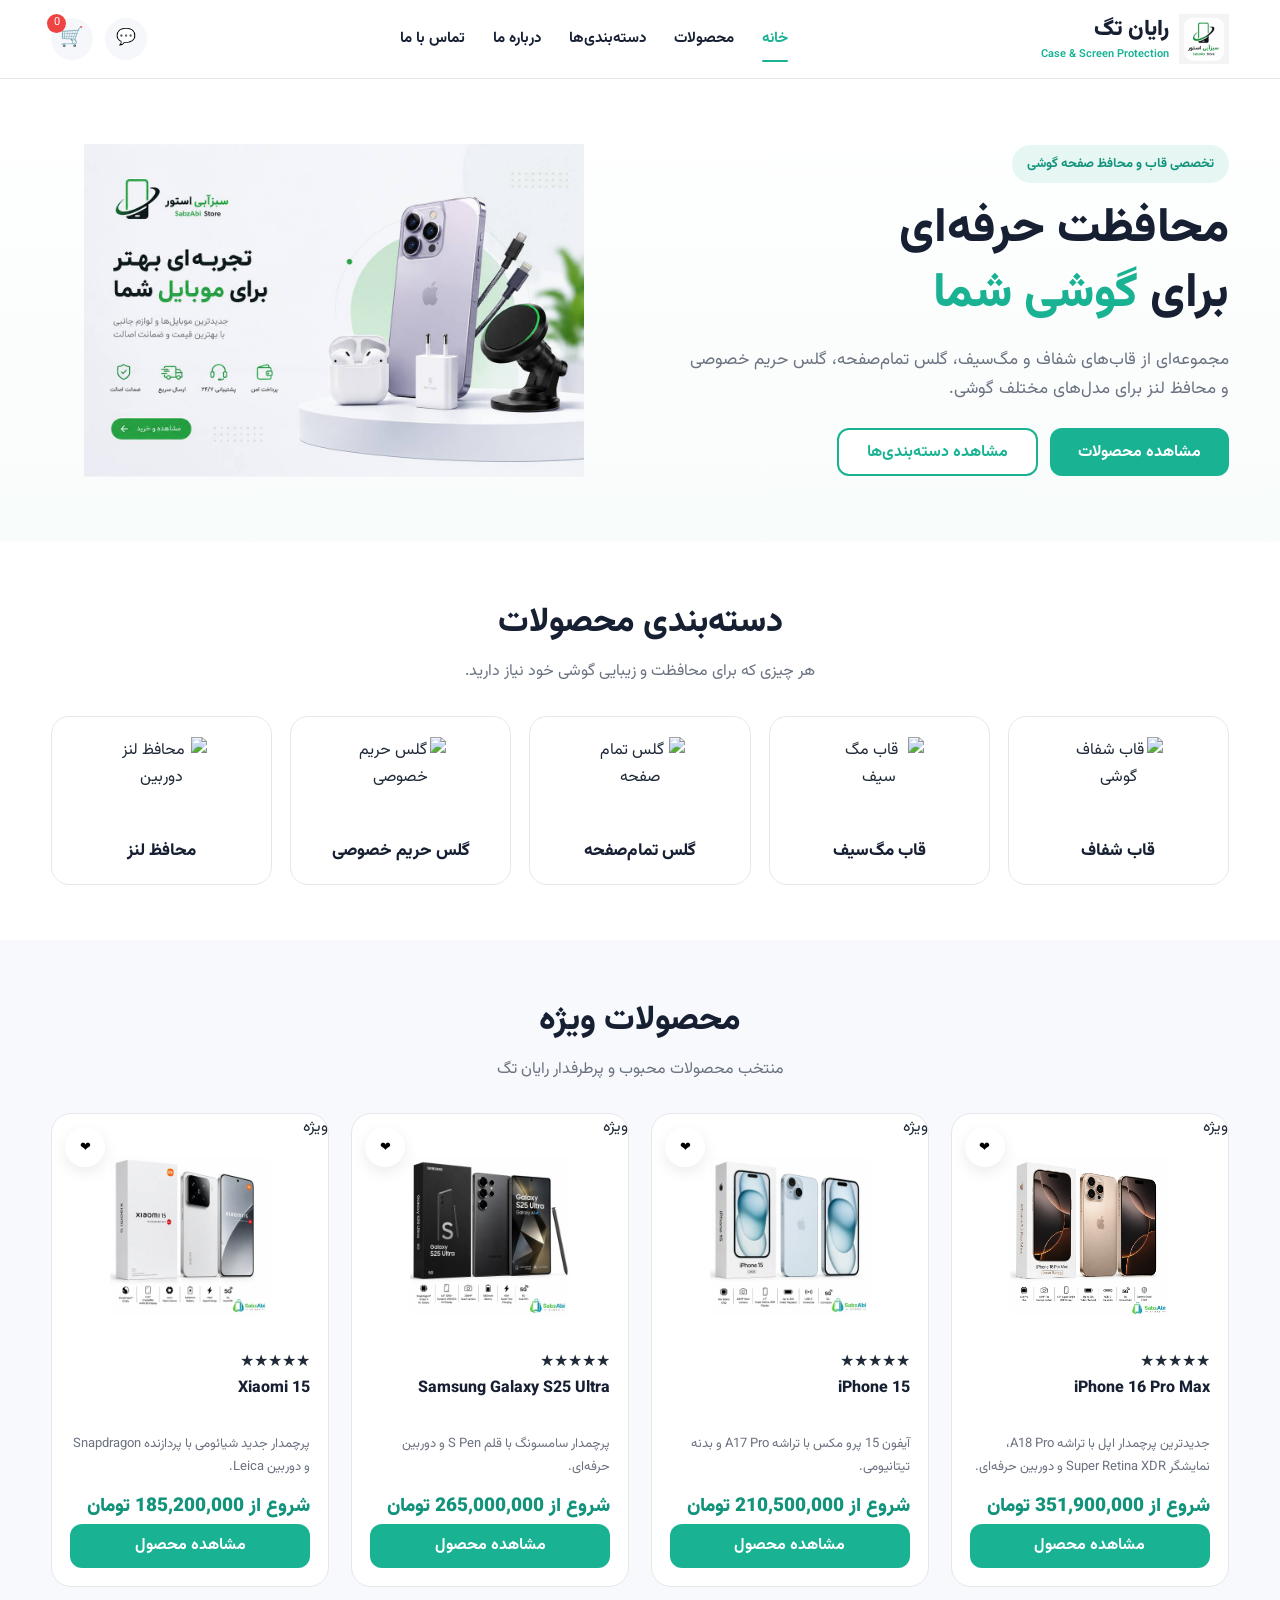
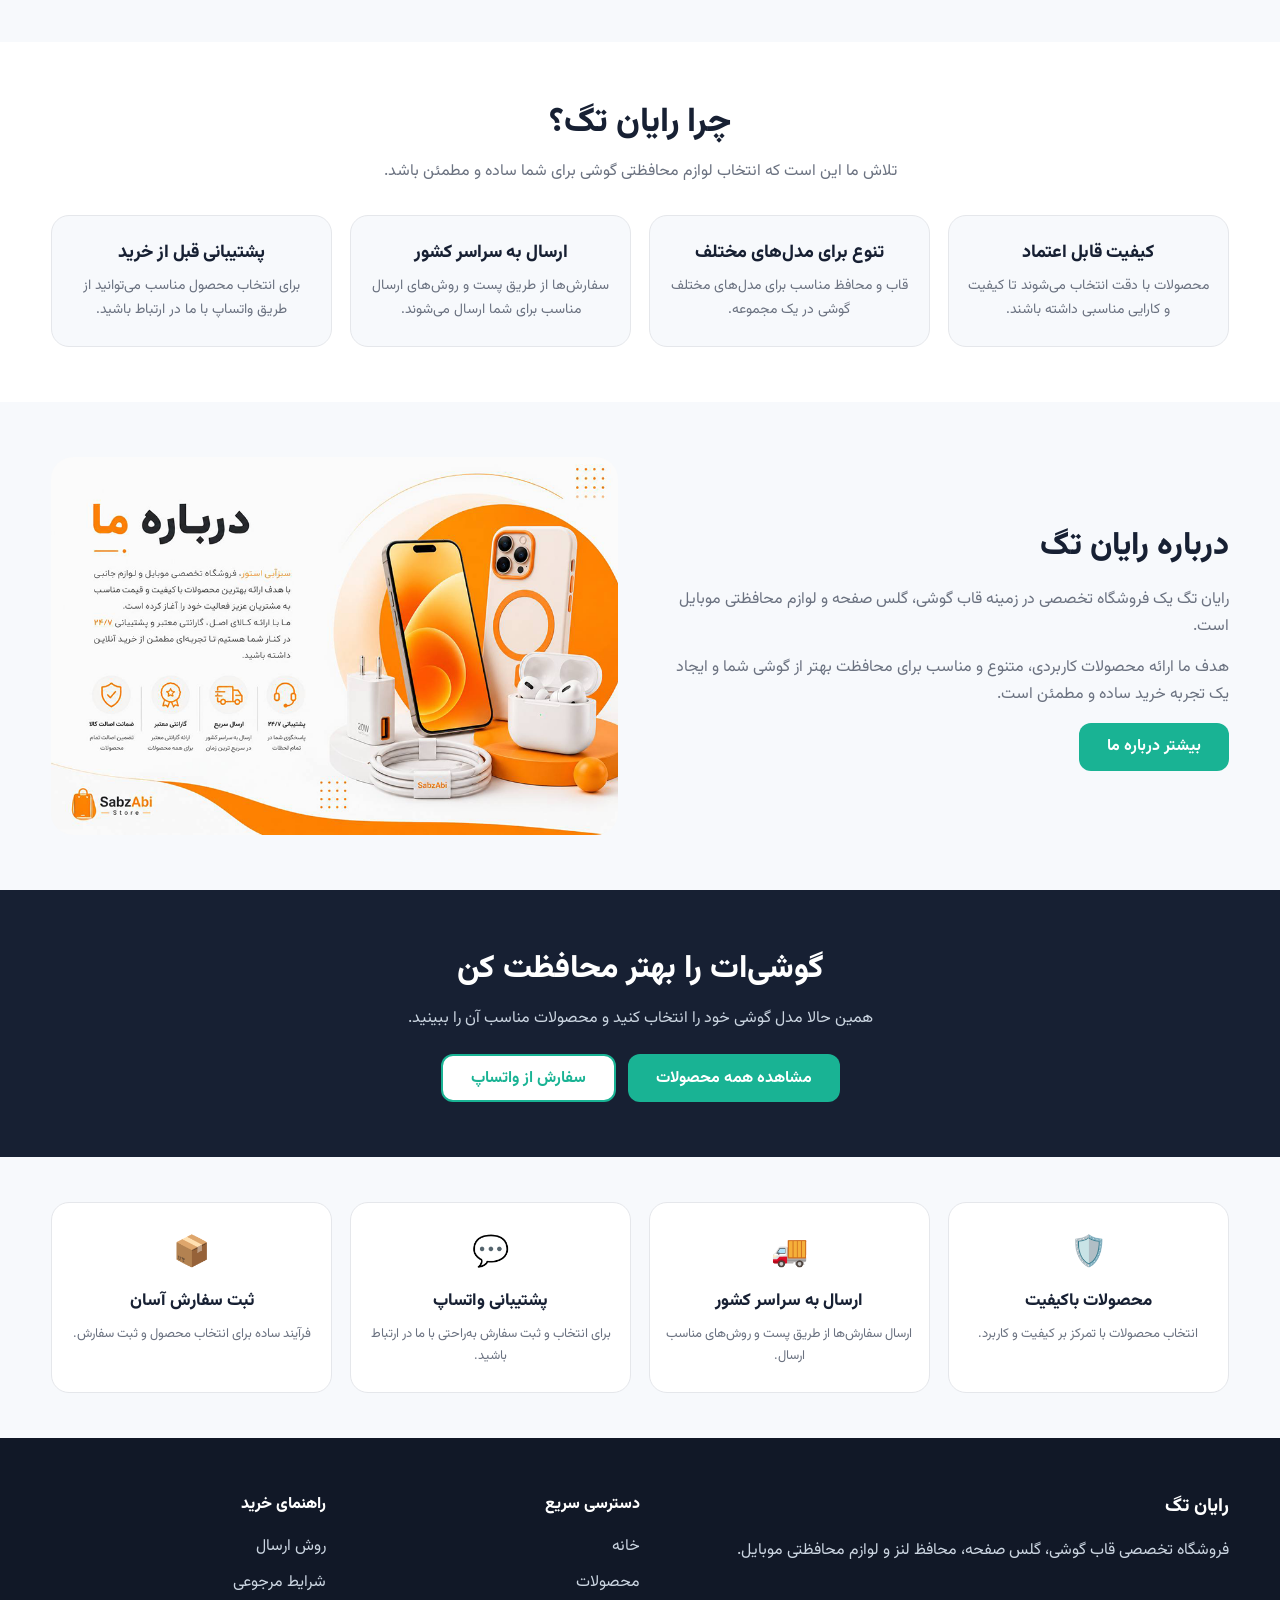
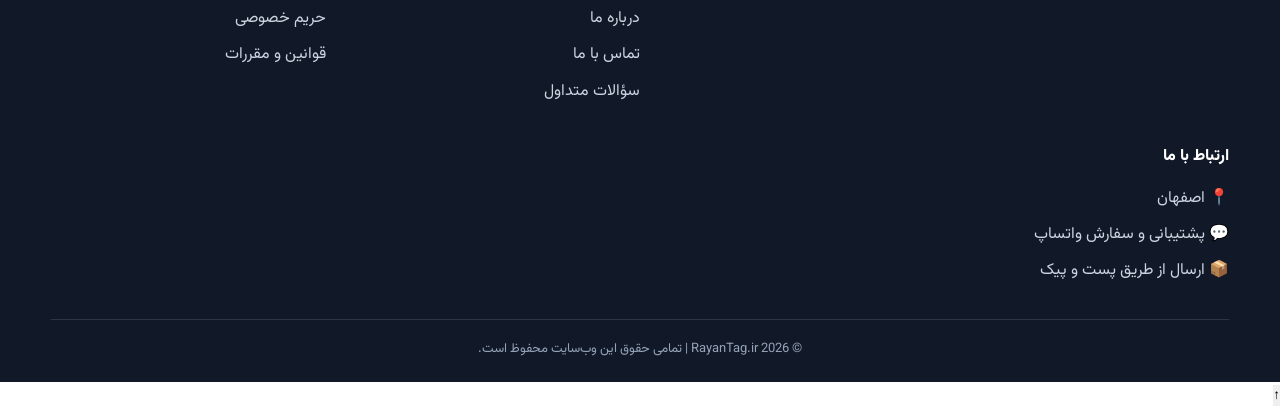
==== commit a25acaed: "Add files via upload" ====
--- a/index.html
+++ b/index.html
@@ -1,1192 +1,418 @@
-<!DOCTYPE html>
-<html lang="fa" dir="rtl">
-
-<head>
-
-<meta charset="UTF-8">
-
-<meta name="viewport" content="width=device-width, initial-scale=1.0">
-
-<meta http-equiv="X-UA-Compatible" content="IE=edge">
-
-<title>Rayantag | فروشگاه موبایل و لوازم جانبی دیجیتال</title>
-
-<meta name="description"
-content="رایان تگ، فروشگاه آنلاین موبایل و لوازم جانبی دیجیتال؛ خرید گوشی، پاوربانک، شارژر، هندزفری، ساعت هوشمند و تجهیزات دیجیتال با بهترین قیمت.">
-
-<meta name="keywords"
-content="رایان تگ، Rayantag، موبایل، لوازم جانبی، پاوربانک، شارژر، هندزفری، ساعت هوشمند، کالای دیجیتال">
-
-<meta name="author"
-content="Rayantag">
-
-<meta name="theme-color"
-content="#111827">
-
-<link rel="icon"
-href="assets/favicons/favicon.png"
-type="image/png">
-
-<link rel="apple-touch-icon"
-href="assets/favicons/apple-touch-icon.png">
-
-<link rel="preconnect"
-href="https://fonts.googleapis.com">
-
-<link rel="preconnect"
-href="https://fonts.gstatic.com"
-crossorigin>
-
-<link href="https://fonts.googleapis.com/css2?family=Vazirmatn:wght@300;400;500;600;700;800;900&display=swap"
-rel="stylesheet">
-
-<link rel="stylesheet"
-href="assets/css/style.css">
-
-<link rel="stylesheet"
-href="assets/css/responsive.css">
-
-</head>
-
-
-<body>
-
-
-<!-- =====================================
-HEADER
-===================================== -->
-
-<header class="header">
-
-<div class="container">
-
-<a href="index.html" class="logo">
-
-<img
-src="assets/logo/logo.webp"
-alt="Rayantag Logo">
-
-<div>
-
-<h2>Rayantag</h2>
-
-<span>Mobile & Accessories</span>
-
-</div>
-
-</a>
-
-
-<nav>
-
-<ul>
-
-<li>
-<a class="active" href="index.html">
-خانه
-</a>
-</li>
-
-<li>
-<a href="products.html">
-محصولات
-</a>
-</li>
-
-<li>
-<a href="products.html">
-دسته‌بندی‌ها
-</a>
-</li>
-
-<li>
-<a href="about.html">
-درباره ما
-</a>
-</li>
-
-<li>
-<a href="contact.html">
-تماس با ما
-</a>
-</li>
-
-</ul>
-
-</nav>
-
-
-<div class="header-actions">
-
-<a
-href="tel:09134604978"
-class="header-phone">
-
-09134604978
-
-</a>
-
-
-<a
-href="cart.html"
-class="cart-icon">
-
-🛒
-
-<span id="cartCount">
-0
-</span>
-
-</a>
-
-</div>
-
-
-</div>
-
-</header>
-
-
-
-<!-- =====================================
-HERO
-===================================== -->
-
-<section class="hero rayantag-hero">
-
-<div class="container">
-
-
-<div class="hero-content">
-
-<span class="hero-badge">
-
-Rayantag Digital Store
-
-</span>
-
-
-<h1>
-
-تکنولوژی را
-<br>
-
-متفاوت انتخاب کن
-
-</h1>
-
-
-<p>
-
-جدیدترین محصولات دیجیتال، گوشی موبایل و لوازم جانبی را با قیمت مناسب، ضمانت اصالت کالا و پشتیبانی واقعی از رایان تگ تهیه کنید.
-
-</p>
-
-
-<div class="hero-buttons">
-
-<a
-href="products.html"
-class="btn">
-
-مشاهده محصولات
-
-</a>
-
-
-<a
-href="#categories"
-class="btn-outline">
-
-مشاهده دسته‌بندی‌ها
-
-</a>
-
-</div>
-
-
-</div>
-
-
-
-<div class="hero-image">
-
-<img
-src="assets/hero/hero.webp"
-alt="Rayantag Digital Store"
-loading="eager">
-
-</div>
-
-
-</div>
-
-</section>
-
-
-
-<!-- =====================================
-QUICK CATEGORIES
-===================================== -->
-
-<section
-id="categories"
-class="categories">
-
-<div class="container">
-
-
-<div class="section-header">
-
-<span class="section-tag">
-
-دسته‌بندی
-
-</span>
-
-<h2>
-
-هر چیزی که نیاز داری
-
-</h2>
-
-<p>
-
-محصول موردنظر خود را از دسته‌بندی‌های زیر انتخاب کنید.
-
-</p>
-
-</div>
-
-
-
-<div class="category-grid">
-
-
-<a
-href="products.html?category=mobile"
-class="category-card">
-
-<img
-src="assets/categories/iphone16.webp"
-alt="گوشی موبایل"
-loading="lazy">
-
-<h3>
-
-گوشی موبایل
-
-</h3>
-
-<span>
-
-مشاهده محصولات
-
-</span>
-
-</a>
-
-
-
-<a
-href="products.html?category=powerbank"
-class="category-card">
-
-<img
-src="assets/categories/powerbank20k.webp"
-alt="پاوربانک"
-loading="lazy">
-
-<h3>
-
-پاوربانک
-
-</h3>
-
-<span>
-
-مشاهده محصولات
-
-</span>
-
-</a>
-
-
-
-<a
-href="products.html?category=charger"
-class="category-card">
-
-<img
-src="assets/categories/charger45w.webp"
-alt="شارژر و کابل"
-loading="lazy">
-
-<h3>
-
-شارژر و کابل
-
-</h3>
-
-<span>
-
-مشاهده محصولات
-
-</span>
-
-</a>
-
-
-
-<a
-href="products.html?category=earbuds"
-class="category-card">
-
-<img
-src="assets/categories/earbuds.webp"
-alt="هندزفری"
-loading="lazy">
-
-<h3>
-
-هندزفری
-
-</h3>
-
-<span>
-
-مشاهده محصولات
-
-</span>
-
-</a>
-
-
-
-<a
-href="products.html?category=watch"
-class="category-card">
-
-<img
-src="assets/categories/watch.webp"
-alt="ساعت هوشمند"
-loading="lazy">
-
-<h3>
-
-ساعت هوشمند
-
-</h3>
-
-<span>
-
-مشاهده محصولات
-
-</span>
-
-</a>
-
-
-
-<a
-href="products.html"
-class="category-card category-more">
-
-<div class="category-more-icon">
-
-⌁
-
-</div>
-
-<h3>
-
-لوازم جانبی
-
-</h3>
-
-<span>
-
-مشاهده همه
-
-</span>
-
-</a>
-
-
-</div>
-
-
-</div>
-
-</section>
-
-
-
-<!-- =====================================
-PROMOTIONAL BANNER
-===================================== -->
-
-<section class="promo-section">
-
-<div class="container">
-
-
-<div class="promo-banner">
-
-
-<div class="promo-content">
-
-<span>
-
-پیشنهاد ویژه Rayantag
-
-</span>
-
-
-<h2>
-
-جدیدترین گجت‌ها
-<br>
-
-همیشه یک قدم جلوتر
-
-</h2>
-
-
-<p>
-
-مجموعه‌ای از محصولات دیجیتال و لوازم جانبی کاربردی برای انتخابی هوشمندانه‌تر.
-
-</p>
-
-
-<a
-href="products.html"
-class="btn">
-
-مشاهده محصولات
-
-</a>
-
-
-</div>
-
-
-<div class="promo-visual">
-
-<span>
-
-RAYANTAG
-
-</span>
-
-</div>
-
-
-</div>
-
-
-</div>
-
-</section>
-
-
-
-<!-- =====================================
-BEST SELLERS
-===================================== -->
-
-<section class="featured">
-
-<div class="container">
-
-
-<div class="section-header section-header-row">
-
-<div>
-
-<span class="section-tag">
-
-محبوب‌ترین‌ها
-
-</span>
-
-<h2>
-
-محصولات پرفروش
-
-</h2>
-
-</div>
-
-
-<a
-href="products.html"
-class="view-all">
-
-مشاهده همه ←
-
-</a>
-
-
-</div>
-
-
-<div
-id="featuredProducts"
-class="product-grid">
-
-</div>
-
-
-</div>
-
-</section>
-
-
-
-<!-- =====================================
-WHY RAYANTAG
-===================================== -->
-
-<section class="why-us">
-
-<div class="container">
-
-
-<div class="why-wrapper">
-
-
-<div class="why-intro">
-
-<span class="section-tag">
-
-چرا رایان تگ؟
-
-</span>
-
-
-<h2>
-
-یک خرید ساده،
-<br>
-
-یک انتخاب مطمئن
-
-</h2>
-
-
-<p>
-
-ما تلاش می‌کنیم تجربه خرید محصولات دیجیتال را ساده‌تر، مطمئن‌تر و لذت‌بخش‌تر کنیم.
-
-</p>
-
-
-<a
-href="about.html"
-class="btn-outline">
-
-بیشتر درباره ما
-
-</a>
-
-
-</div>
-
-
-
-<div class="why-grid">
-
-
-<div class="why-card">
-
-<div class="why-number">
-
-01
-
-</div>
-
-<h3>
-
-محصولات اصل
-
-</h3>
-
-<p>
-
-کالاها با تضمین اصالت و بررسی دقیق عرضه می‌شوند.
-
-</p>
-
-</div>
-
-
-
-<div class="why-card">
-
-<div class="why-number">
-
-02
-
-</div>
-
-<h3>
-
-قیمت مناسب
-
-</h3>
-
-<p>
-
-تلاش ما ارائه قیمت رقابتی و منصفانه برای محصولات است.
-
-</p>
-
-</div>
-
-
-
-<div class="why-card">
-
-<div class="why-number">
-
-03
-
-</div>
-
-<h3>
-
-ارسال سریع
-
-</h3>
-
-<p>
-
-ارسال سفارش‌ها در سریع‌ترین زمان ممکن به سراسر کشور.
-
-</p>
-
-</div>
-
-
-
-<div class="why-card">
-
-<div class="why-number">
-
-04
-
-</div>
-
-<h3>
-
-پشتیبانی واقعی
-
-</h3>
-
-<p>
-
-قبل و بعد از خرید پاسخگوی سوالات شما هستیم.
-
-</p>
-
-</div>
-
-
-</div>
-
-
-</div>
-
-
-</div>
-
-</section>
-
-
-
-<!-- =====================================
-NEW PRODUCTS
-===================================== -->
-
-<section class="new-products">
-
-<div class="container">
-
-
-<div class="section-header">
-
-<span class="section-tag">
-
-جدیدترین‌ها
-
-</span>
-
-<h2>
-
-تازه وارد شده
-
-</h2>
-
-<p>
-
-جدیدترین محصولات اضافه‌شده به فروشگاه Rayantag
-
-</p>
-
-</div>
-
-
-<div
-id="newProducts"
-class="product-grid">
-
-</div>
-
-
-</div>
-
-</section>
-
-
-
-<!-- =====================================
-ABOUT
-===================================== -->
-
-<section class="about-short">
-
-<div class="container">
-
-
-<div class="about-content">
-
-
-<div class="about-text">
-
-<span class="section-tag">
-
-درباره Rayantag
-
-</span>
-
-
-<h2>
-
-رایان تگ،
-انتخابی برای دنیای دیجیتال
-
-</h2>
-
-
-<p>
-
-Rayantag یک فروشگاه آنلاین در حوزه موبایل، لوازم جانبی و محصولات دیجیتال است که تلاش می‌کند محصولات کاربردی و باکیفیت را با شرایط مناسب در اختیار مشتریان قرار دهد.
-
-</p>
-
-
-<p>
-
-هدف ما ایجاد یک تجربه خرید ساده، شفاف و مطمئن برای مشتریان است.
-
-</p>
-
-
-<a
-href="about.html"
-class="btn">
-
-بیشتر بدانید
-
-</a>
-
-
-</div>
-
-
-
-<div class="about-image">
-
-<img
-src="assets/about/about-store.webp"
-alt="درباره Rayantag"
-loading="lazy">
-
-</div>
-
-
-</div>
-
-
-</div>
-
-</section>
-
-
-
-<!-- =====================================
-CALL TO ACTION
-===================================== -->
-
-<section class="cta">
-
-<div class="container">
-
-
-<div class="cta-box">
-
-
-<span>
-
-RAYANTAG STORE
-
-</span>
-
-
-<h2>
-
-وقت یک انتخاب جدید رسیده
-
-</h2>
-
-
-<p>
-
-محصولات دیجیتال و لوازم جانبی موردنیاز خود را همین حالا مشاهده کنید.
-
-</p>
-
-
-<div class="cta-buttons">
-
-
-<a
-href="products.html"
-class="btn">
-
-مشاهده محصولات
-
-</a>
-
-
-<a
-href="https://wa.me/989134604978"
-class="btn-outline"
-target="_blank">
-
-پشتیبانی واتساپ
-
-</a>
-
-
-</div>
-
-
-</div>
-
-
-</div>
-
-</section>
-
-
-
-<!-- =====================================
-FEATURES
-===================================== -->
-
-<section class="features">
-
-<div class="container">
-
-
-<div class="feature-card">
-
-<div class="feature-icon">
-
-🛡️
-
-</div>
-
-<h3>
-
-ضمانت اصالت کالا
-
-</h3>
-
-<p>
-
-تمام محصولات با تضمین اصالت عرضه می‌شوند.
-
-</p>
-
-</div>
-
-
-
-<div class="feature-card">
-
-<div class="feature-icon">
-
-🚚
-
-</div>
-
-<h3>
-
-ارسال سریع
-
-</h3>
-
-<p>
-
-ارسال سفارش‌ها به سراسر کشور.
-
-</p>
-
-</div>
-
-
-
-<div class="feature-card">
-
-<div class="feature-icon">
-
-💬
-
-</div>
-
-<h3>
-
-پشتیبانی واقعی
-
-</h3>
-
-<p>
-
-قبل و بعد از خرید در کنار شما هستیم.
-
-</p>
-
-</div>
-
-
-
-<div class="feature-card">
-
-<div class="feature-icon">
-
-🔒
-
-</div>
-
-<h3>
-
-خرید مطمئن
-
-</h3>
-
-<p>
-
-ثبت سفارش آسان و مطمئن از طریق فروشگاه.
-
-</p>
-
-</div>
-
-
-</div>
-
-</section>
-
-
-
-<!-- =====================================
-FOOTER
-===================================== -->
-
-<footer class="footer">
-
-<div class="container">
-
-
-<div class="footer-grid">
-
-
-<div class="footer-brand">
-
-<h3>
-
-Rayantag
-
-</h3>
-
-
-<p>
-
-فروشگاه آنلاین موبایل، لوازم جانبی و محصولات دیجیتال.
-
-</p>
-
-
-</div>
-
-
-
-<div>
-
-<h4>
-
-دسترسی سریع
-
-</h4>
-
-
-<ul>
-
-<li>
-<a href="index.html">
-خانه
-</a>
-</li>
-
-<li>
-<a href="products.html">
-محصولات
-</a>
-</li>
-
-<li>
-<a href="about.html">
-درباره ما
-</a>
-</li>
-
-<li>
-<a href="contact.html">
-تماس با ما
-</a>
-</li>
-
-<li>
-<a href="privacy.html">
-حریم خصوصی
-</a>
-</li>
-
-<li>
-<a href="terms.html">
-قوانین و مقررات
-</a>
-</li>
-
-</ul>
-
-
-</div>
-
-
-
-<div>
-
-<h4>
-
-خدمات مشتریان
-
-</h4>
-
-
-<ul>
-
-<li>
-<a href="shipping.html">
-روش ارسال
-</a>
-</li>
-
-<li>
-<a href="return.html">
-شرایط مرجوعی کالا
-</a>
-</li>
-
-<li>
-<a href="faq.html">
-سؤالات متداول
-</a>
-</li>
-
-</ul>
-
-
-</div>
-
-
-
-<div>
-
-<h4>
-
-ارتباط با ما
-
-</h4>
-
-
-<ul>
-
-<li>
-📞 09134604978
-</li>
-
-<li>
-💬 پشتیبانی واتساپ
-</li>
-
-<li>
-📧 info@rayantag.ir
-</li>
-
-<li>
-📍 اصفهان
-</li>
-
-</ul>
-
-
-</div>
-
-
-</div>
-
-
-<hr>
-
-
-<div class="footer-bottom">
-
-<p>
-
-© 2026 Rayantag | تمامی حقوق محفوظ است.
-
-</p>
-
-
-</div>
-
-
-</div>
-
-</footer>
-
-
-
-<script src="assets/js/products.js"></script>
-
-<script src="assets/js/app.js"></script>
-
-
-</body>
-
-</html>+<!DOCTYPE html>
+<html lang="fa" dir="rtl">
+
+<head>
+    <meta charset="UTF-8">
+    <meta name="viewport" content="width=device-width, initial-scale=1.0">
+    <meta http-equiv="X-UA-Compatible" content="IE=edge">
+
+    <title>رایان تگ | خرید قاب، گلس و لوازم جانبی گوشی</title>
+
+    <meta name="description" content="رایان تگ، فروشگاه تخصصی قاب گوشی، گلس صفحه، محافظ لنز و قاب مگ‌سیف. خرید آسان با ارسال به سراسر کشور و ثبت سفارش از طریق واتساپ.">
+
+    <meta name="keywords" content="رایان تگ، Rayantag، قاب گوشی، قاب موبایل، قاب مگ سیف، گلس گوشی، گلس حریم خصوصی، محافظ لنز، لوازم جانبی موبایل">
+
+    <meta name="author" content="Rayantag">
+    <meta name="theme-color" content="#19b394">
+
+    <link rel="canonical" href="https://rayantag.ir/">
+
+    <link rel="icon" href="assets/favicons/favicon.png" type="image/png">
+    <link rel="apple-touch-icon" href="assets/favicons/apple-touch-icon.png">
+
+    <link rel="preconnect" href="https://fonts.googleapis.com">
+    <link rel="preconnect" href="https://fonts.gstatic.com" crossorigin>
+
+    <link href="https://fonts.googleapis.com/css2?family=Vazirmatn:wght@300;400;500;600;700;800;900&display=swap" rel="stylesheet">
+
+    <link rel="stylesheet" href="assets/css/style.css">
+    <link rel="stylesheet" href="assets/css/responsive.css">
+</head>
+
+<body>
+
+<!-- =====================================
+HEADER
+===================================== -->
+<header class="header">
+    <div class="container">
+
+        <a href="index.html" class="logo" aria-label="صفحه اصلی رایان تگ">
+            <img src="assets/logo/logo.webp" alt="لوگوی رایان تگ">
+
+            <div>
+                <h2>رایان تگ</h2>
+                <span>Case & Screen Protection</span>
+            </div>
+        </a>
+
+        <nav aria-label="منوی اصلی">
+            <ul>
+                <li><a class="active" href="index.html">خانه</a></li>
+                <li><a href="products.html">محصولات</a></li>
+                <li><a href="#categories">دسته‌بندی‌ها</a></li>
+                <li><a href="about.html">درباره ما</a></li>
+                <li><a href="contact.html">تماس با ما</a></li>
+            </ul>
+        </nav>
+
+        <div class="header-actions">
+
+            <a href="https://wa.me/989134604978" target="_blank" rel="noopener" aria-label="پشتیبانی واتساپ">
+                💬
+            </a>
+
+            <a href="cart.html" class="cart-icon" aria-label="سبد خرید">
+                🛒
+                <span id="cartCount">0</span>
+            </a>
+
+        </div>
+
+    </div>
+</header>
+
+
+<!-- =====================================
+HERO
+===================================== -->
+<section class="hero">
+    <div class="container">
+
+        <div class="hero-content">
+
+            <span class="hero-badge">
+                تخصصی قاب و محافظ صفحه گوشی
+            </span>
+
+            <h1>
+                محافظت حرفه‌ای
+                <br>
+                برای <span>گوشی شما</span>
+            </h1>
+
+            <p>
+                مجموعه‌ای از قاب‌های شفاف و مگ‌سیف، گلس تمام‌صفحه، گلس حریم خصوصی و محافظ لنز برای مدل‌های مختلف گوشی.
+            </p>
+
+            <div class="hero-buttons">
+                <a href="products.html" class="btn">
+                    مشاهده محصولات
+                </a>
+
+                <a href="#categories" class="btn-outline">
+                    مشاهده دسته‌بندی‌ها
+                </a>
+            </div>
+
+        </div>
+
+        <div class="hero-image">
+            <img src="assets/hero/hero.webp"
+                 alt="محصولات قاب و گلس رایان تگ"
+                 loading="eager">
+        </div>
+
+    </div>
+</section>
+
+
+<!-- =====================================
+CATEGORIES
+===================================== -->
+<section id="categories" class="categories">
+    <div class="container">
+
+        <div class="section-header">
+            <h2>دسته‌بندی محصولات</h2>
+            <p>
+                هر چیزی که برای محافظت و زیبایی گوشی خود نیاز دارید.
+            </p>
+        </div>
+
+        <div class="category-grid">
+
+            <a href="products.html?category=transparent-case" class="category-card">
+                <img src="assets/categories/transparent-case.webp"
+                     alt="قاب شفاف گوشی"
+                     loading="lazy">
+                <h3>قاب شفاف</h3>
+            </a>
+
+            <a href="products.html?category=magsafe-case" class="category-card">
+                <img src="assets/categories/magsafe-case.webp"
+                     alt="قاب مگ سیف"
+                     loading="lazy">
+                <h3>قاب مگ‌سیف</h3>
+            </a>
+
+            <a href="products.html?category=full-glass" class="category-card">
+                <img src="assets/categories/full-glass.webp"
+                     alt="گلس تمام صفحه"
+                     loading="lazy">
+                <h3>گلس تمام‌صفحه</h3>
+            </a>
+
+            <a href="products.html?category=privacy-glass" class="category-card">
+                <img src="assets/categories/privacy-glass.webp"
+                     alt="گلس حریم خصوصی"
+                     loading="lazy">
+                <h3>گلس حریم خصوصی</h3>
+            </a>
+
+            <a href="products.html?category=lens-protector" class="category-card">
+                <img src="assets/categories/lens-protector.webp"
+                     alt="محافظ لنز دوربین"
+                     loading="lazy">
+                <h3>محافظ لنز</h3>
+            </a>
+
+        </div>
+
+    </div>
+</section>
+
+
+<!-- =====================================
+FEATURED PRODUCTS
+===================================== -->
+<section class="featured">
+    <div class="container">
+
+        <div class="section-header">
+            <h2>محصولات ویژه</h2>
+            <p>
+                منتخب محصولات محبوب و پرطرفدار رایان تگ
+            </p>
+        </div>
+
+        <div id="featuredProducts" class="product-grid">
+            <!-- محصولات توسط products.js نمایش داده می‌شوند -->
+        </div>
+
+    </div>
+</section>
+
+
+<!-- =====================================
+WHY US
+===================================== -->
+<section class="why-us">
+    <div class="container">
+
+        <div class="section-header">
+            <h2>چرا رایان تگ؟</h2>
+            <p>
+                تلاش ما این است که انتخاب لوازم محافظتی گوشی برای شما ساده و مطمئن باشد.
+            </p>
+        </div>
+
+        <div class="why-grid">
+
+            <div class="why-card">
+                <h3>کیفیت قابل اعتماد</h3>
+                <p>
+                    محصولات با دقت انتخاب می‌شوند تا کیفیت و کارایی مناسبی داشته باشند.
+                </p>
+            </div>
+
+            <div class="why-card">
+                <h3>تنوع برای مدل‌های مختلف</h3>
+                <p>
+                    قاب و محافظ مناسب برای مدل‌های مختلف گوشی در یک مجموعه.
+                </p>
+            </div>
+
+            <div class="why-card">
+                <h3>ارسال به سراسر کشور</h3>
+                <p>
+                    سفارش‌ها از طریق پست و روش‌های ارسال مناسب برای شما ارسال می‌شوند.
+                </p>
+            </div>
+
+            <div class="why-card">
+                <h3>پشتیبانی قبل از خرید</h3>
+                <p>
+                    برای انتخاب محصول مناسب می‌توانید از طریق واتساپ با ما در ارتباط باشید.
+                </p>
+            </div>
+
+        </div>
+
+    </div>
+</section>
+
+
+<!-- =====================================
+ABOUT SHORT
+===================================== -->
+<section class="about-short">
+    <div class="container">
+
+        <div class="about-content">
+
+            <div class="about-text">
+                <h2>درباره رایان تگ</h2>
+
+                <p>
+                    رایان تگ یک فروشگاه تخصصی در زمینه قاب گوشی، گلس صفحه و لوازم محافظتی موبایل است.
+                </p>
+
+                <p>
+                    هدف ما ارائه محصولات کاربردی، متنوع و مناسب برای محافظت بهتر از گوشی شما و ایجاد یک تجربه خرید ساده و مطمئن است.
+                </p>
+
+                <a href="about.html" class="btn">
+                    بیشتر درباره ما
+                </a>
+            </div>
+
+            <div class="about-image">
+                <img src="assets/about/about-store.webp"
+                     alt="درباره فروشگاه رایان تگ"
+                     loading="lazy">
+            </div>
+
+        </div>
+
+    </div>
+</section>
+
+
+<!-- =====================================
+CALL TO ACTION
+===================================== -->
+<section class="cta">
+    <div class="container">
+
+        <div class="cta-box">
+
+            <h2>گوشی‌ات را بهتر محافظت کن</h2>
+
+            <p>
+                همین حالا مدل گوشی خود را انتخاب کنید و محصولات مناسب آن را ببینید.
+            </p>
+
+            <div class="cta-buttons">
+                <a href="products.html" class="btn">
+                    مشاهده همه محصولات
+                </a>
+
+                <a href="https://wa.me/989134604978"
+                   class="btn-outline"
+                   target="_blank"
+                   rel="noopener">
+                    سفارش از واتساپ
+                </a>
+            </div>
+
+        </div>
+
+    </div>
+</section>
+
+
+<!-- =====================================
+FEATURES
+===================================== -->
+<section class="features">
+    <div class="container">
+
+        <div class="feature-card">
+            <div class="feature-icon">🛡️</div>
+            <h3>محصولات باکیفیت</h3>
+            <p>انتخاب محصولات با تمرکز بر کیفیت و کاربرد.</p>
+        </div>
+
+        <div class="feature-card">
+            <div class="feature-icon">🚚</div>
+            <h3>ارسال به سراسر کشور</h3>
+            <p>ارسال سفارش‌ها از طریق پست و روش‌های مناسب ارسال.</p>
+        </div>
+
+        <div class="feature-card">
+            <div class="feature-icon">💬</div>
+            <h3>پشتیبانی واتساپ</h3>
+            <p>برای انتخاب و ثبت سفارش به‌راحتی با ما در ارتباط باشید.</p>
+        </div>
+
+        <div class="feature-card">
+            <div class="feature-icon">📦</div>
+            <h3>ثبت سفارش آسان</h3>
+            <p>فرآیند ساده برای انتخاب محصول و ثبت سفارش.</p>
+        </div>
+
+    </div>
+</section>
+
+
+<!-- =====================================
+FOOTER
+===================================== -->
+<footer class="footer">
+    <div class="container">
+
+        <div class="footer-grid">
+
+            <div>
+                <h3>رایان تگ</h3>
+                <p>
+                    فروشگاه تخصصی قاب گوشی، گلس صفحه، محافظ لنز و لوازم محافظتی موبایل.
+                </p>
+            </div>
+
+            <div>
+                <h4>دسترسی سریع</h4>
+                <ul>
+                    <li><a href="index.html">خانه</a></li>
+                    <li><a href="products.html">محصولات</a></li>
+                    <li><a href="about.html">درباره ما</a></li>
+                    <li><a href="contact.html">تماس با ما</a></li>
+                    <li><a href="faq.html">سؤالات متداول</a></li>
+                </ul>
+            </div>
+
+            <div>
+                <h4>راهنمای خرید</h4>
+                <ul>
+                    <li><a href="shipping.html">روش ارسال</a></li>
+                    <li><a href="return.html">شرایط مرجوعی</a></li>
+                    <li><a href="privacy.html">حریم خصوصی</a></li>
+                    <li><a href="terms.html">قوانین و مقررات</a></li>
+                </ul>
+            </div>
+
+            <div>
+                <h4>ارتباط با ما</h4>
+                <ul>
+                    <li>📍 اصفهان</li>
+                    <li>
+                        <a href="https://wa.me/989134604978"
+                           target="_blank"
+                           rel="noopener">
+                            💬 پشتیبانی و سفارش واتساپ
+                        </a>
+                    </li>
+                    <li>📦 ارسال از طریق پست و پیک</li>
+                </ul>
+            </div>
+
+        </div>
+
+        <hr>
+
+        <div class="footer-bottom">
+            <p>
+                © 2026 RayanTag.ir | تمامی حقوق این وب‌سایت محفوظ است.
+            </p>
+        </div>
+
+    </div>
+</footer>
+
+
+<script src="assets/js/products.js"></script>
+<script src="assets/js/app.js"></script>
+
+</body>
+</html>
--- a/assets/css/style.css
+++ b/assets/css/style.css
@@ -0,0 +1,1344 @@
+/*==================================================
+RAYANTAG.IR - MAIN STYLESHEET
+Version: Cleaned & Optimized
+==================================================*/
+
+/*==================================================
+RESET
+==================================================*/
+*{
+    margin:0;
+    padding:0;
+    box-sizing:border-box;
+}
+
+html{
+    scroll-behavior:smooth;
+}
+
+body{
+    direction:rtl;
+    font-family:"Vazirmatn",Tahoma,sans-serif;
+    background:#ffffff;
+    color:#1f2937;
+    overflow-x:hidden;
+    line-height:1.7;
+}
+
+img{
+    display:block;
+    max-width:100%;
+    user-select:none;
+}
+
+a{
+    text-decoration:none;
+    color:inherit;
+}
+
+button,
+input{
+    font-family:inherit;
+}
+
+button{
+    cursor:pointer;
+    border:none;
+    outline:none;
+}
+
+input{
+    outline:none;
+}
+
+ul{
+    list-style:none;
+}
+
+
+/*==================================================
+ROOT - RAYAN TAG BRAND
+==================================================*/
+:root{
+    --primary:#19b394;
+    --primary-dark:#12937b;
+    --secondary:#00b4d8;
+    --dark:#172033;
+    --gray:#6b7280;
+    --light:#f7f9fc;
+    --border:#e5e7eb;
+    --white:#ffffff;
+    --danger:#ef4444;
+    --warning:#f59e0b;
+
+    --radius:18px;
+    --transition:.3s ease;
+    --shadow:0 10px 30px rgba(0,0,0,.08);
+    --shadow-hover:0 16px 35px rgba(0,0,0,.12);
+}
+
+
+/*==================================================
+CONTAINER
+==================================================*/
+.container{
+    width:92%;
+    max-width:1320px;
+    margin:auto;
+}
+
+
+/*==================================================
+TYPOGRAPHY
+==================================================*/
+h1,h2,h3,h4{
+    color:var(--dark);
+    font-weight:800;
+    line-height:1.5;
+}
+
+p{
+    color:var(--gray);
+}
+
+
+/*==================================================
+GENERAL SECTION SPACING
+==================================================*/
+section{
+    padding:55px 0;
+}
+
+.section-header{
+    text-align:center;
+    margin-bottom:30px;
+}
+
+.section-header h2{
+    font-size:34px;
+    margin-bottom:10px;
+}
+
+.section-header p{
+    max-width:700px;
+    margin:auto;
+}
+
+
+/*==================================================
+BUTTONS
+==================================================*/
+.btn{
+    min-height:48px;
+    padding:0 28px;
+    border-radius:12px;
+    display:inline-flex;
+    align-items:center;
+    justify-content:center;
+    background:var(--primary);
+    color:#fff;
+    font-weight:700;
+    transition:var(--transition);
+}
+
+.btn:hover{
+    background:var(--primary-dark);
+    transform:translateY(-2px);
+}
+
+.btn-outline{
+    min-height:48px;
+    padding:0 28px;
+    border:2px solid var(--primary);
+    border-radius:12px;
+    display:inline-flex;
+    align-items:center;
+    justify-content:center;
+    background:#fff;
+    color:var(--primary);
+    font-weight:700;
+    transition:var(--transition);
+}
+
+.btn-outline:hover{
+    background:var(--primary);
+    color:#fff;
+}
+
+
+/*==================================================
+GENERAL CARDS
+==================================================*/
+.card{
+    background:#fff;
+    border-radius:var(--radius);
+    box-shadow:var(--shadow);
+}
+
+
+/*==================================================
+HEADER
+==================================================*/
+header,
+.header{
+    position:sticky;
+    top:0;
+    right:0;
+    width:100%;
+    background:rgba(255,255,255,.96);
+    backdrop-filter:blur(10px);
+    z-index:9999;
+    border-bottom:1px solid var(--border);
+}
+
+header .container,
+.header .container{
+    display:flex;
+    align-items:center;
+    justify-content:space-between;
+    gap:20px;
+    min-height:78px;
+}
+
+
+/*==================================================
+LOGO
+==================================================*/
+.logo{
+    display:flex;
+    align-items:center;
+    gap:10px;
+    flex-shrink:0;
+}
+
+.logo img{
+    width:50px;
+    height:50px;
+    object-fit:contain;
+}
+
+.logo h1,
+.logo h2{
+    font-size:22px;
+    margin:0;
+    font-weight:900;
+}
+
+.logo span{
+    display:block;
+    color:var(--primary);
+    font-size:11px;
+    font-weight:600;
+}
+
+
+/*==================================================
+NAVIGATION
+==================================================*/
+nav{
+    display:flex;
+    align-items:center;
+}
+
+nav ul{
+    display:flex;
+    align-items:center;
+    gap:28px;
+}
+
+nav li{
+    position:relative;
+}
+
+nav a{
+    color:var(--dark);
+    font-size:15px;
+    font-weight:700;
+    transition:var(--transition);
+}
+
+nav a:hover,
+nav a.active{
+    color:var(--primary);
+}
+
+nav a::after{
+    content:"";
+    position:absolute;
+    right:0;
+    bottom:-9px;
+    width:0;
+    height:2px;
+    border-radius:5px;
+    background:var(--primary);
+    transition:var(--transition);
+}
+
+nav li:hover a::after,
+nav a.active::after{
+    width:100%;
+}
+
+
+/*==================================================
+HEADER PHONE / CART
+==================================================*/
+.header-phone{
+    color:var(--primary);
+    font-weight:800;
+    direction:ltr;
+    white-space:nowrap;
+}
+
+.cart-icon{
+    position:relative;
+    width:44px;
+    height:44px;
+    border-radius:50%;
+    background:var(--light);
+    display:flex;
+    align-items:center;
+    justify-content:center;
+    font-size:19px;
+    transition:var(--transition);
+}
+
+.cart-icon:hover{
+    background:var(--primary);
+    transform:translateY(-2px);
+}
+
+.cart-icon span{
+    position:absolute;
+    top:-4px;
+    left:-4px;
+    min-width:19px;
+    height:19px;
+    padding:0 4px;
+    border-radius:20px;
+    background:var(--danger);
+    color:#fff;
+    font-size:11px;
+    display:flex;
+    align-items:center;
+    justify-content:center;
+}
+
+
+/*==================================================
+HEADER ACTIONS
+==================================================*/
+.header-actions{
+    display:flex;
+    align-items:center;
+    gap:12px;
+}
+
+.header-actions a{
+    width:42px;
+    height:42px;
+    border-radius:50%;
+    background:#f5f7fa;
+    display:flex;
+    align-items:center;
+    justify-content:center;
+    color:var(--dark);
+    transition:var(--transition);
+}
+
+.header-actions a:hover{
+    background:var(--primary);
+    color:#fff;
+}
+
+
+/*==================================================
+MENU BUTTON
+==================================================*/
+.menu-btn{
+    display:none;
+    width:44px;
+    height:44px;
+    border-radius:12px;
+    background:#f5f7fa;
+    align-items:center;
+    justify-content:center;
+}
+
+
+/*==================================================
+MOBILE MENU
+==================================================*/
+.mobile-menu{
+    position:fixed;
+    top:78px;
+    right:-100%;
+    width:280px;
+    height:calc(100vh - 78px);
+    background:#fff;
+    transition:.35s ease;
+    box-shadow:-10px 0 30px rgba(0,0,0,.08);
+    padding:25px;
+    z-index:999;
+}
+
+.mobile-menu.active{
+    right:0;
+}
+
+.mobile-menu ul{
+    display:flex;
+    flex-direction:column;
+    gap:20px;
+}
+
+.mobile-menu a{
+    font-size:16px;
+    font-weight:700;
+    color:var(--dark);
+}
+
+
+/*==================================================
+HERO
+==================================================*/
+.hero{
+    padding:65px 0;
+    overflow:hidden;
+    background:linear-gradient(180deg,#fff 0%,#f8fcfb 100%);
+}
+
+.hero .container{
+    display:grid;
+    grid-template-columns:1fr 1fr;
+    align-items:center;
+    gap:45px;
+}
+
+.hero-badge{
+    display:inline-flex;
+    align-items:center;
+    padding:8px 15px;
+    border-radius:30px;
+    background:rgba(25,179,148,.10);
+    color:var(--primary-dark);
+    font-size:13px;
+    font-weight:700;
+    margin-bottom:15px;
+}
+
+.hero-content h1{
+    font-size:48px;
+    line-height:1.35;
+    margin-bottom:18px;
+}
+
+.hero-content h1 span{
+    color:var(--primary);
+}
+
+.hero-content p{
+    font-size:17px;
+    max-width:550px;
+    margin-bottom:25px;
+}
+
+.hero-buttons,
+.hero-actions{
+    display:flex;
+    align-items:center;
+    gap:12px;
+}
+
+.hero-buttons .btn,
+.hero-actions .btn{
+    min-width:145px;
+}
+
+.hero-image{
+    display:flex;
+    justify-content:center;
+    align-items:center;
+}
+
+.hero-image img{
+    width:100%;
+    max-width:500px;
+    height:auto;
+    object-fit:contain;
+}
+
+
+/*==================================================
+CATEGORIES
+==================================================*/
+.categories{
+    background:#fff;
+}
+
+.category-grid{
+    display:grid;
+    grid-template-columns:repeat(5,1fr);
+    gap:18px;
+}
+
+.category-card{
+    background:#fff;
+    border:1px solid var(--border);
+    border-radius:18px;
+    padding:20px 12px;
+    text-align:center;
+    transition:var(--transition);
+    min-height:160px;
+    display:flex;
+    flex-direction:column;
+    align-items:center;
+    justify-content:center;
+}
+
+.category-card:hover{
+    transform:translateY(-5px);
+    box-shadow:var(--shadow);
+    border-color:var(--primary);
+}
+
+.category-card img{
+    width:90px;
+    height:90px;
+    object-fit:contain;
+    margin:0 auto 12px;
+}
+
+.category-card h3{
+    font-size:17px;
+}
+
+
+/*==================================================
+FEATURED PRODUCTS
+==================================================*/
+.featured,
+.products{
+    background:var(--light);
+}
+
+
+/*==================================================
+PRODUCT GRID
+==================================================*/
+.product-grid{
+    display:grid;
+    grid-template-columns:repeat(4,1fr);
+    gap:22px;
+}
+
+
+/*==================================================
+PRODUCT CARD
+==================================================*/
+.product-card{
+    background:#fff;
+    border:1px solid var(--border);
+    border-radius:20px;
+    overflow:hidden;
+    position:relative;
+    transition:var(--transition);
+    display:flex;
+    flex-direction:column;
+}
+
+.product-card:hover{
+    transform:translateY(-6px);
+    box-shadow:var(--shadow-hover);
+}
+
+.product-card > img{
+    display:block;
+    width:100%;
+    height:190px;
+    object-fit:contain;
+    padding:15px;
+    margin:auto;
+    background:#fff;
+}
+
+
+/*==================================================
+FAVORITE
+==================================================*/
+.favorite,
+.wishlist,
+.product-favorite{
+    position:absolute;
+    top:13px;
+    left:13px;
+    width:40px;
+    height:40px;
+    border-radius:50%;
+    background:#fff;
+    display:flex;
+    align-items:center;
+    justify-content:center;
+    box-shadow:0 5px 15px rgba(0,0,0,.08);
+    z-index:2;
+    cursor:pointer;
+    transition:var(--transition);
+}
+
+.favorite i,
+.wishlist i,
+.product-favorite i{
+    color:var(--danger) !important;
+    font-size:18px;
+}
+
+.favorite:hover,
+.wishlist:hover,
+.product-favorite:hover{
+    background:var(--danger);
+}
+
+.favorite:hover i,
+.wishlist:hover i,
+.product-favorite:hover i{
+    color:#fff !important;
+}
+
+
+/*==================================================
+PRODUCT INFO
+==================================================*/
+.product-info{
+    padding:18px;
+    display:flex;
+    flex-direction:column;
+    flex:1;
+}
+
+.product-info h3{
+    font-size:16px;
+    margin-bottom:8px;
+    min-height:48px;
+    overflow:hidden;
+    display:-webkit-box;
+    -webkit-line-clamp:2;
+    -webkit-box-orient:vertical;
+}
+
+.product-info p{
+    font-size:13px;
+    line-height:1.8;
+    margin-bottom:12px;
+}
+
+.product-price{
+    margin-top:auto;
+    min-height:35px;
+    display:flex;
+    align-items:center;
+    gap:8px;
+    margin-bottom:12px;
+}
+
+.price{
+    color:var(--primary-dark);
+    font-size:19px;
+    font-weight:900;
+}
+
+.old-price{
+    color:#9ca3af;
+    text-decoration:line-through;
+    font-size:13px;
+}
+
+.btn-product{
+    height:44px;
+    width:100%;
+    border-radius:12px;
+    display:flex;
+    align-items:center;
+    justify-content:center;
+    background:var(--primary);
+    color:#fff;
+    font-weight:700;
+    transition:var(--transition);
+}
+
+.btn-product:hover{
+    background:var(--primary-dark);
+}
+
+
+/*==================================================
+WHY US
+==================================================*/
+.why-us{
+    background:#fff;
+}
+
+.why-grid{
+    display:grid;
+    grid-template-columns:repeat(4,1fr);
+    gap:18px;
+}
+
+.why-card{
+    background:var(--light);
+    border:1px solid var(--border);
+    border-radius:18px;
+    padding:24px 18px;
+    text-align:center;
+}
+
+.why-card h3{
+    font-size:18px;
+    margin-bottom:8px;
+}
+
+.why-card p{
+    font-size:14px;
+}
+
+
+/*==================================================
+ABOUT SHORT
+==================================================*/
+.about-short{
+    background:var(--light);
+}
+
+.about-content{
+    display:grid;
+    grid-template-columns:1fr 1fr;
+    align-items:center;
+    gap:45px;
+}
+
+.about-image img{
+    width:100%;
+    border-radius:22px;
+    object-fit:cover;
+}
+
+.about-text h2{
+    font-size:32px;
+    margin-bottom:16px;
+}
+
+.about-text p{
+    margin-bottom:14px;
+}
+
+
+/*==================================================
+BANNER
+==================================================*/
+.banner{
+    background:#fff;
+}
+
+.banner-box{
+    background:linear-gradient(135deg,var(--primary),var(--secondary));
+    border-radius:25px;
+    padding:40px;
+    display:grid;
+    grid-template-columns:1fr 1fr;
+    align-items:center;
+    gap:35px;
+    overflow:hidden;
+}
+
+.banner-content h2{
+    color:#fff;
+    font-size:32px;
+    margin-bottom:12px;
+}
+
+.banner-content p{
+    color:rgba(255,255,255,.92);
+    margin-bottom:22px;
+}
+
+.banner-content .btn{
+    background:#fff;
+    color:var(--primary-dark);
+}
+
+.banner-image{
+    display:flex;
+    justify-content:center;
+}
+
+.banner-image img{
+    max-width:350px;
+    height:auto;
+    object-fit:contain;
+}
+
+
+/*==================================================
+CTA
+==================================================*/
+.cta{
+    padding:55px 0;
+    background:var(--dark);
+    text-align:center;
+}
+
+.cta-box h2,
+.cta h2{
+    color:#fff;
+    font-size:32px;
+    margin-bottom:12px;
+}
+
+.cta-box p,
+.cta p{
+    color:#cbd5e1;
+    max-width:650px;
+    margin:0 auto 22px;
+}
+
+.cta-buttons{
+    display:flex;
+    justify-content:center;
+    gap:12px;
+    flex-wrap:wrap;
+}
+
+
+/*==================================================
+FEATURES - BEFORE FOOTER
+==================================================*/
+.features{
+    background:var(--light);
+    padding:45px 0;
+}
+
+.features .container{
+    display:grid;
+    grid-template-columns:repeat(4,1fr);
+    gap:18px;
+}
+
+.features-grid{
+    display:grid;
+    grid-template-columns:repeat(4,1fr);
+    gap:18px;
+}
+
+.feature-card{
+    background:#fff;
+    border-radius:18px;
+    padding:25px 16px;
+    text-align:center;
+    border:1px solid var(--border);
+    transition:var(--transition);
+}
+
+.feature-card:hover{
+    transform:translateY(-4px);
+    box-shadow:var(--shadow);
+}
+
+.feature-icon{
+    font-size:30px;
+    margin-bottom:10px;
+}
+
+.feature-card h3{
+    font-size:17px;
+    margin-bottom:8px;
+}
+
+.feature-card p{
+    font-size:13px;
+}
+
+
+/*==================================================
+FOOTER
+==================================================*/
+footer,
+.footer{
+    background:#111827;
+    color:#fff;
+    padding:55px 0 22px;
+}
+
+.footer-grid{
+    display:grid;
+    grid-template-columns:2fr 1fr 1fr;
+    gap:40px;
+}
+
+.footer h3,
+.footer h4{
+    color:#fff;
+    margin-bottom:16px;
+}
+
+.footer p{
+    color:#cbd5e1;
+}
+
+.footer ul{
+    display:flex;
+    flex-direction:column;
+    gap:9px;
+}
+
+.footer ul li,
+.footer ul li a{
+    color:#cbd5e1;
+    transition:var(--transition);
+}
+
+.footer ul li a:hover{
+    color:#fff;
+}
+
+.footer hr{
+    border:none;
+    border-top:1px solid rgba(255,255,255,.12);
+    margin:35px 0 0;
+}
+
+.footer-bottom{
+    padding-top:18px;
+    text-align:center;
+}
+
+.footer-bottom p{
+    font-size:13px;
+    color:#94a3b8;
+}
+
+
+/*==================================================
+CART
+==================================================*/
+.cart-page{
+    padding:55px 0;
+}
+
+.cart-item{
+    display:flex;
+    align-items:center;
+    gap:20px;
+    background:#fff;
+    border:1px solid var(--border);
+    border-radius:18px;
+    padding:18px;
+    margin-bottom:18px;
+    box-shadow:0 8px 20px rgba(0,0,0,.05);
+}
+
+.cart-item img{
+    width:100px;
+    height:100px;
+    object-fit:contain;
+    background:#fff;
+    border-radius:12px;
+}
+
+.cart-info{
+    flex:1;
+}
+
+.cart-info h3{
+    font-size:18px;
+    margin-bottom:8px;
+}
+
+.cart-info p{
+    font-size:15px;
+    margin:5px 0;
+}
+
+.cart-actions{
+    display:flex;
+    align-items:center;
+    gap:10px;
+}
+
+.qty-btn{
+    width:38px;
+    height:38px;
+    border-radius:10px;
+    background:var(--primary);
+    color:#fff;
+    font-size:20px;
+    transition:var(--transition);
+}
+
+.qty-btn:hover{
+    background:var(--primary-dark);
+}
+
+.qty-number{
+    width:35px;
+    text-align:center;
+    font-size:18px;
+    font-weight:700;
+}
+
+.remove-btn{
+    background:var(--danger);
+    color:#fff;
+    padding:9px 16px;
+    border-radius:10px;
+    transition:var(--transition);
+}
+
+.remove-btn:hover{
+    background:#c62828;
+}
+
+.cart-total{
+    margin-top:28px;
+    background:#fff;
+    border:1px solid var(--border);
+    border-radius:18px;
+    padding:24px;
+    text-align:center;
+    box-shadow:0 8px 20px rgba(0,0,0,.05);
+}
+
+.cart-total h2{
+    font-size:25px;
+}
+
+.empty-cart{
+    text-align:center;
+    padding:70px 0;
+}
+
+.empty-cart h2{
+    margin-bottom:20px;
+}
+
+.btn-danger{
+    background:var(--danger);
+    color:#fff;
+}
+
+.btn-danger:hover{
+    background:#c62828;
+}
+
+.row-total{
+    margin-top:8px;
+    color:var(--primary-dark);
+    font-weight:700;
+    font-size:14px;
+}
+
+.row-total strong{
+    font-size:17px;
+}
+
+
+/*==================================================
+TABLET
+==================================================*/
+@media(max-width:1200px){
+    .container{
+        width:94%;
+    }
+
+    .product-grid{
+        grid-template-columns:repeat(3,1fr);
+    }
+
+    .category-grid{
+        grid-template-columns:repeat(3,1fr);
+    }
+
+    .why-grid,
+    .features .container,
+    .features-grid{
+        grid-template-columns:repeat(2,1fr);
+    }
+
+    .footer-grid{
+        grid-template-columns:1fr 1fr;
+    }
+}
+
+
+/*==================================================
+TABLET SMALL
+==================================================*/
+@media(max-width:992px){
+    nav{
+        display:none;
+    }
+
+    .menu-btn{
+        display:flex;
+    }
+
+    .header-phone{
+        display:none;
+    }
+
+    .hero .container{
+        grid-template-columns:1fr;
+        text-align:center;
+    }
+
+    .hero-content p{
+        margin-left:auto;
+        margin-right:auto;
+    }
+
+    .hero-buttons,
+    .hero-actions{
+        justify-content:center;
+    }
+
+    .hero-image{
+        order:-1;
+    }
+
+    .hero-content h1{
+        font-size:40px;
+    }
+
+    .product-grid{
+        grid-template-columns:repeat(2,1fr);
+    }
+
+    .category-grid{
+        grid-template-columns:repeat(3,1fr);
+    }
+
+    .banner-box,
+    .about-content{
+        grid-template-columns:1fr;
+        text-align:center;
+    }
+
+    .banner-image{
+        order:-1;
+    }
+
+    .footer-grid{
+        grid-template-columns:1fr;
+        gap:25px;
+    }
+}
+
+
+/*==================================================
+MOBILE
+==================================================*/
+@media(max-width:768px){
+    section{
+        padding:45px 0;
+    }
+
+    .container{
+        width:92%;
+    }
+
+    .section-header{
+        margin-bottom:25px;
+    }
+
+    .section-header h2{
+        font-size:27px;
+    }
+
+    .hero{
+        padding:45px 0 50px;
+    }
+
+    .hero-content h1{
+        font-size:31px;
+    }
+
+    .hero-content p{
+        font-size:15px;
+    }
+
+    .hero-image img{
+        max-width:320px;
+    }
+
+    .hero-buttons,
+    .hero-actions{
+        flex-direction:column;
+    }
+
+    .hero-buttons .btn,
+    .hero-actions .btn{
+        width:100%;
+    }
+
+    .product-grid{
+        grid-template-columns:repeat(2,1fr);
+        gap:14px;
+    }
+
+    .product-card > img{
+        height:150px;
+        padding:10px;
+    }
+
+    .product-info{
+        padding:14px;
+    }
+
+    .product-info h3{
+        font-size:14px;
+        min-height:44px;
+    }
+
+    .price{
+        font-size:16px;
+    }
+
+    .category-grid{
+        grid-template-columns:repeat(2,1fr);
+        gap:12px;
+    }
+
+    .category-card{
+        min-height:145px;
+        padding:15px 10px;
+    }
+
+    .category-card img{
+        width:75px;
+        height:75px;
+    }
+
+    .why-grid,
+    .features .container,
+    .features-grid{
+        grid-template-columns:1fr;
+    }
+
+    .about-content{
+        gap:25px;
+    }
+
+    .about-text h2{
+        font-size:27px;
+    }
+
+    .banner-box{
+        padding:28px 20px;
+    }
+
+    .banner-content h2{
+        font-size:25px;
+    }
+
+    .cta{
+        padding:45px 0;
+    }
+
+    .cta h2{
+        font-size:27px;
+    }
+
+    .cta-buttons{
+        flex-direction:column;
+        align-items:stretch;
+    }
+
+    .footer{
+        text-align:center;
+    }
+
+    .footer ul{
+        align-items:center;
+    }
+
+    .cart-item{
+        flex-wrap:wrap;
+        gap:14px;
+    }
+
+    .cart-item img{
+        width:80px;
+        height:80px;
+    }
+
+    .cart-actions{
+        width:100%;
+        justify-content:center;
+    }
+}
+
+
+/*==================================================
+SMALL MOBILE
+==================================================*/
+@media(max-width:480px){
+    .logo img{
+        width:44px;
+        height:44px;
+    }
+
+    .logo h1,
+    .logo h2{
+        font-size:19px;
+    }
+
+    .logo span{
+        font-size:9px;
+    }
+
+    .product-grid{
+        grid-template-columns:1fr;
+    }
+
+    .product-card{
+        max-width:390px;
+        margin:auto;
+        width:100%;
+    }
+
+    .product-card > img{
+        height:175px;
+    }
+
+    .category-grid{
+        grid-template-columns:1fr 1fr;
+    }
+
+    .favorite,
+    .wishlist,
+    .product-favorite{
+        width:36px;
+        height:36px;
+    }
+
+    .section-header h2{
+        font-size:25px;
+    }
+}
+
+
+/*==================================================
+FINAL FIXES
+==================================================*/
+html,
+body{
+    overflow-x:hidden;
+}
+
+.product-card,
+.category-card,
+.feature-card,
+.why-card,
+.btn,
+.btn-outline,
+a{
+    transition:var(--transition);
+}
--- a/assets/css/responsive.css
+++ b/assets/css/responsive.css
@@ -0,0 +1,271 @@
+/* =========================================
+   SabzAbi Store Responsive V2
+========================================= */
+
+/* ---------- 1200px ---------- */
+@media (max-width:1200px){
+
+.container{
+    width:92%;
+}
+
+.hero-content h1{
+    font-size:46px;
+}
+
+.products-grid{
+    grid-template-columns:repeat(3,1fr);
+}
+
+.category-grid{
+    grid-template-columns:repeat(4,1fr);
+}
+
+}
+
+
+/* ---------- 992px ---------- */
+
+@media (max-width:992px){
+
+.header .container{
+    flex-wrap:wrap;
+}
+
+nav{
+    width:100%;
+    margin-top:20px;
+}
+
+nav ul{
+    justify-content:center;
+    flex-wrap:wrap;
+}
+
+.hero .container{
+    flex-direction:column-reverse;
+    text-align:center;
+}
+
+.hero-content{
+    max-width:100%;
+}
+
+.hero-buttons{
+    justify-content:center;
+}
+
+.hero-image img{
+    max-width:420px;
+}
+
+.products-grid{
+    grid-template-columns:repeat(2,1fr);
+}
+
+.category-grid{
+    grid-template-columns:repeat(3,1fr);
+}
+
+.feature-grid,
+.why-grid,
+.footer-grid{
+    grid-template-columns:repeat(2,1fr);
+}
+
+.about-content{
+    flex-direction:column;
+}
+
+.counter{
+    grid-template-columns:repeat(2,1fr);
+}
+
+}
+
+
+/* ---------- 768px ---------- */
+
+@media (max-width:768px){
+
+.header{
+    padding:14px 0;
+}
+
+.logo img{
+    width:48px;
+}
+
+.logo h2{
+    font-size:20px;
+}
+
+nav ul{
+    gap:18px;
+}
+
+.hero{
+    padding:60px 0;
+}
+
+.hero-content h1{
+    font-size:34px;
+    line-height:1.4;
+}
+
+.hero-content p{
+    font-size:15px;
+}
+
+.hero-image img{
+    width:90%;
+}
+
+.section-title{
+    font-size:28px;
+}
+
+.products-grid{
+    grid-template-columns:1fr;
+}
+
+.category-grid{
+    grid-template-columns:repeat(2,1fr);
+}
+
+.feature-grid,
+.footer-grid,
+.why-grid{
+    grid-template-columns:1fr;
+}
+
+.counter{
+    grid-template-columns:1fr 1fr;
+}
+
+.footer{
+    text-align:center;
+}
+
+.footer ul{
+    padding:0;
+}
+
+}
+
+
+/* ---------- 576px ---------- */
+
+@media (max-width:576px){
+
+.container{
+    width:94%;
+}
+
+.header-phone{
+    display:none;
+}
+
+.hero{
+    padding:45px 0;
+}
+
+.hero-content h1{
+    font-size:28px;
+}
+
+.hero-content p{
+    font-size:14px;
+}
+
+.hero-buttons{
+    flex-direction:column;
+}
+
+.hero-buttons a{
+    width:100%;
+}
+
+.hero-image img{
+    width:100%;
+}
+
+.category-grid{
+    grid-template-columns:1fr;
+}
+
+.counter{
+    grid-template-columns:1fr;
+}
+
+.feature-card,
+.product-card,
+.category-card{
+    padding:20px;
+}
+
+footer{
+    font-size:14px;
+}
+
+}
+
+
+/* ---------- 420px ---------- */
+
+@media (max-width:420px){
+
+.logo h2{
+    font-size:18px;
+}
+
+.hero-content h1{
+    font-size:24px;
+}
+
+.section-title{
+    font-size:24px;
+}
+
+.btn,
+.btn-outline{
+    width:100%;
+    text-align:center;
+}
+
+}
+
+@media(max-width:768px){
+
+.cart-item{
+
+flex-direction:column;
+
+text-align:center;
+
+}
+
+.cart-actions{
+
+flex-wrap:wrap;
+
+justify-content:center;
+
+}
+
+.cart-info{
+
+text-align:center;
+
+}
+
+.cart-item img{
+
+width:140px;
+
+height:140px;
+
+}
+
+}
+
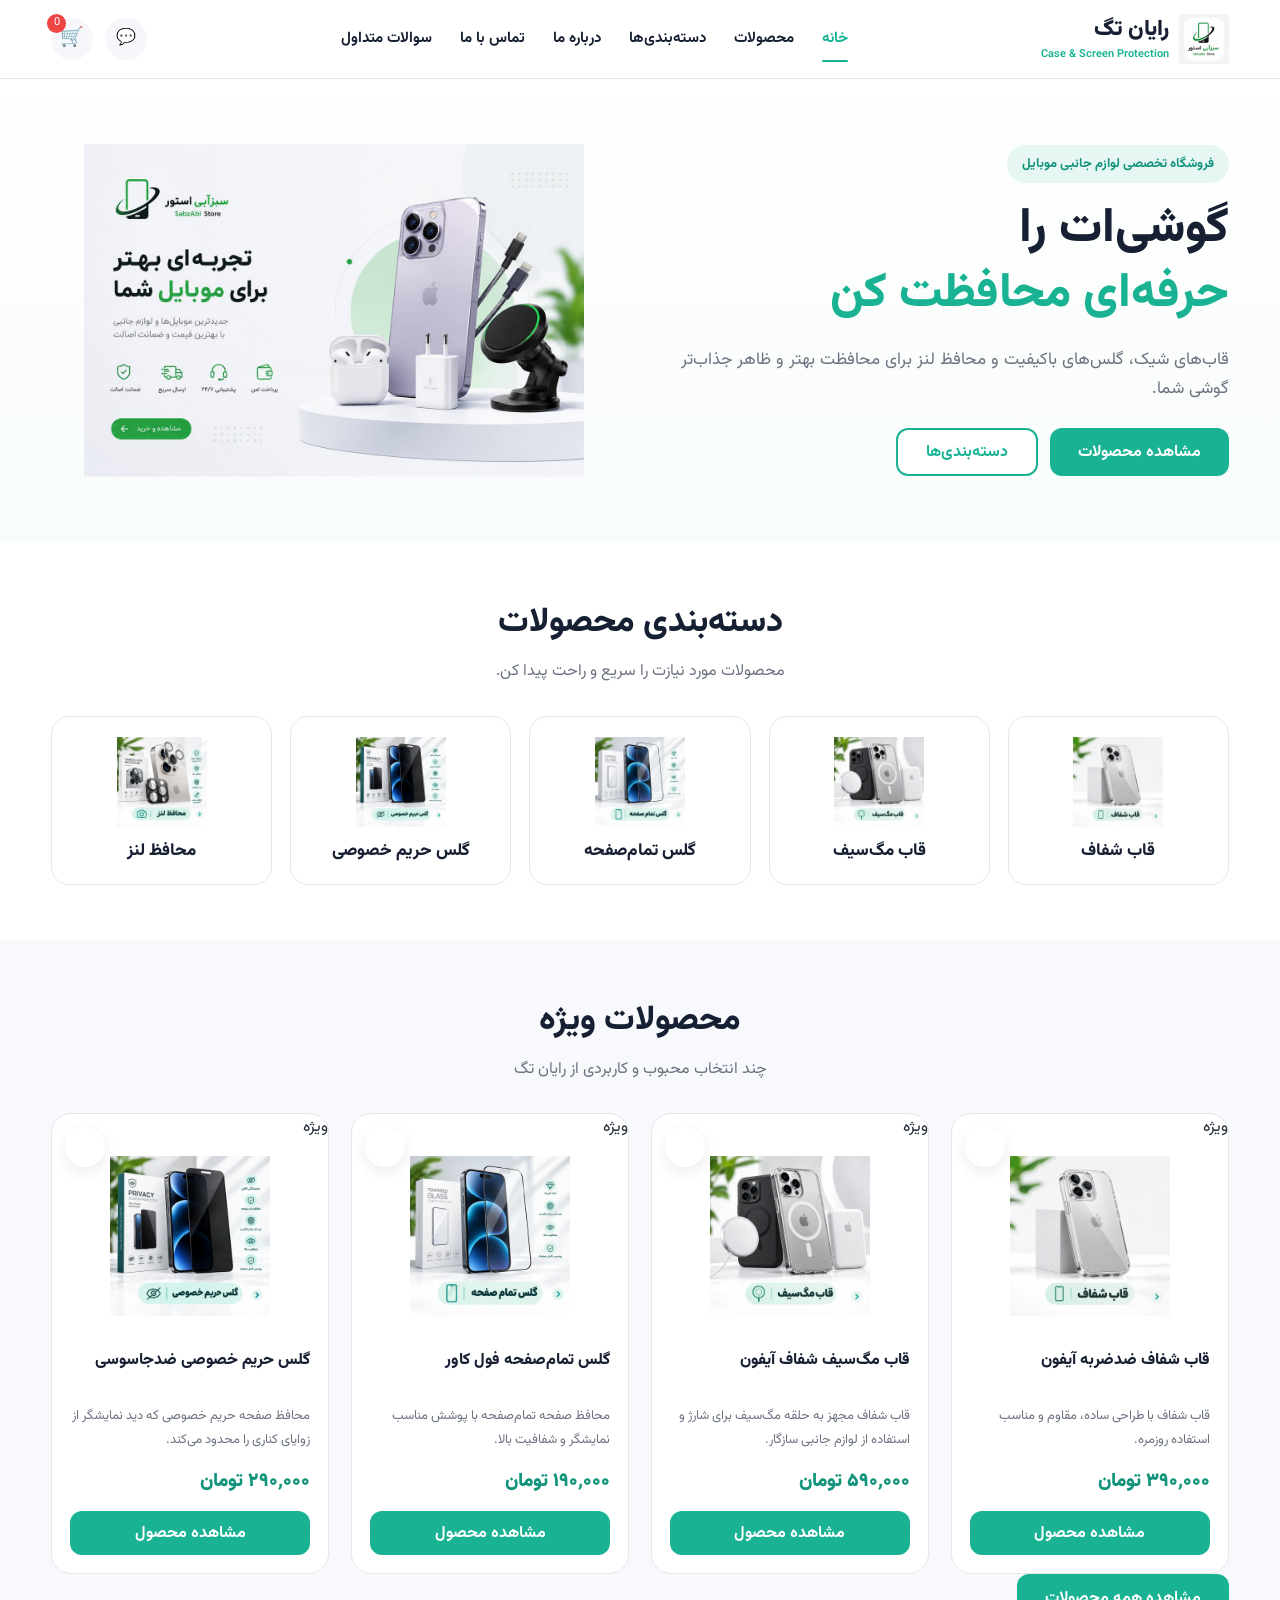
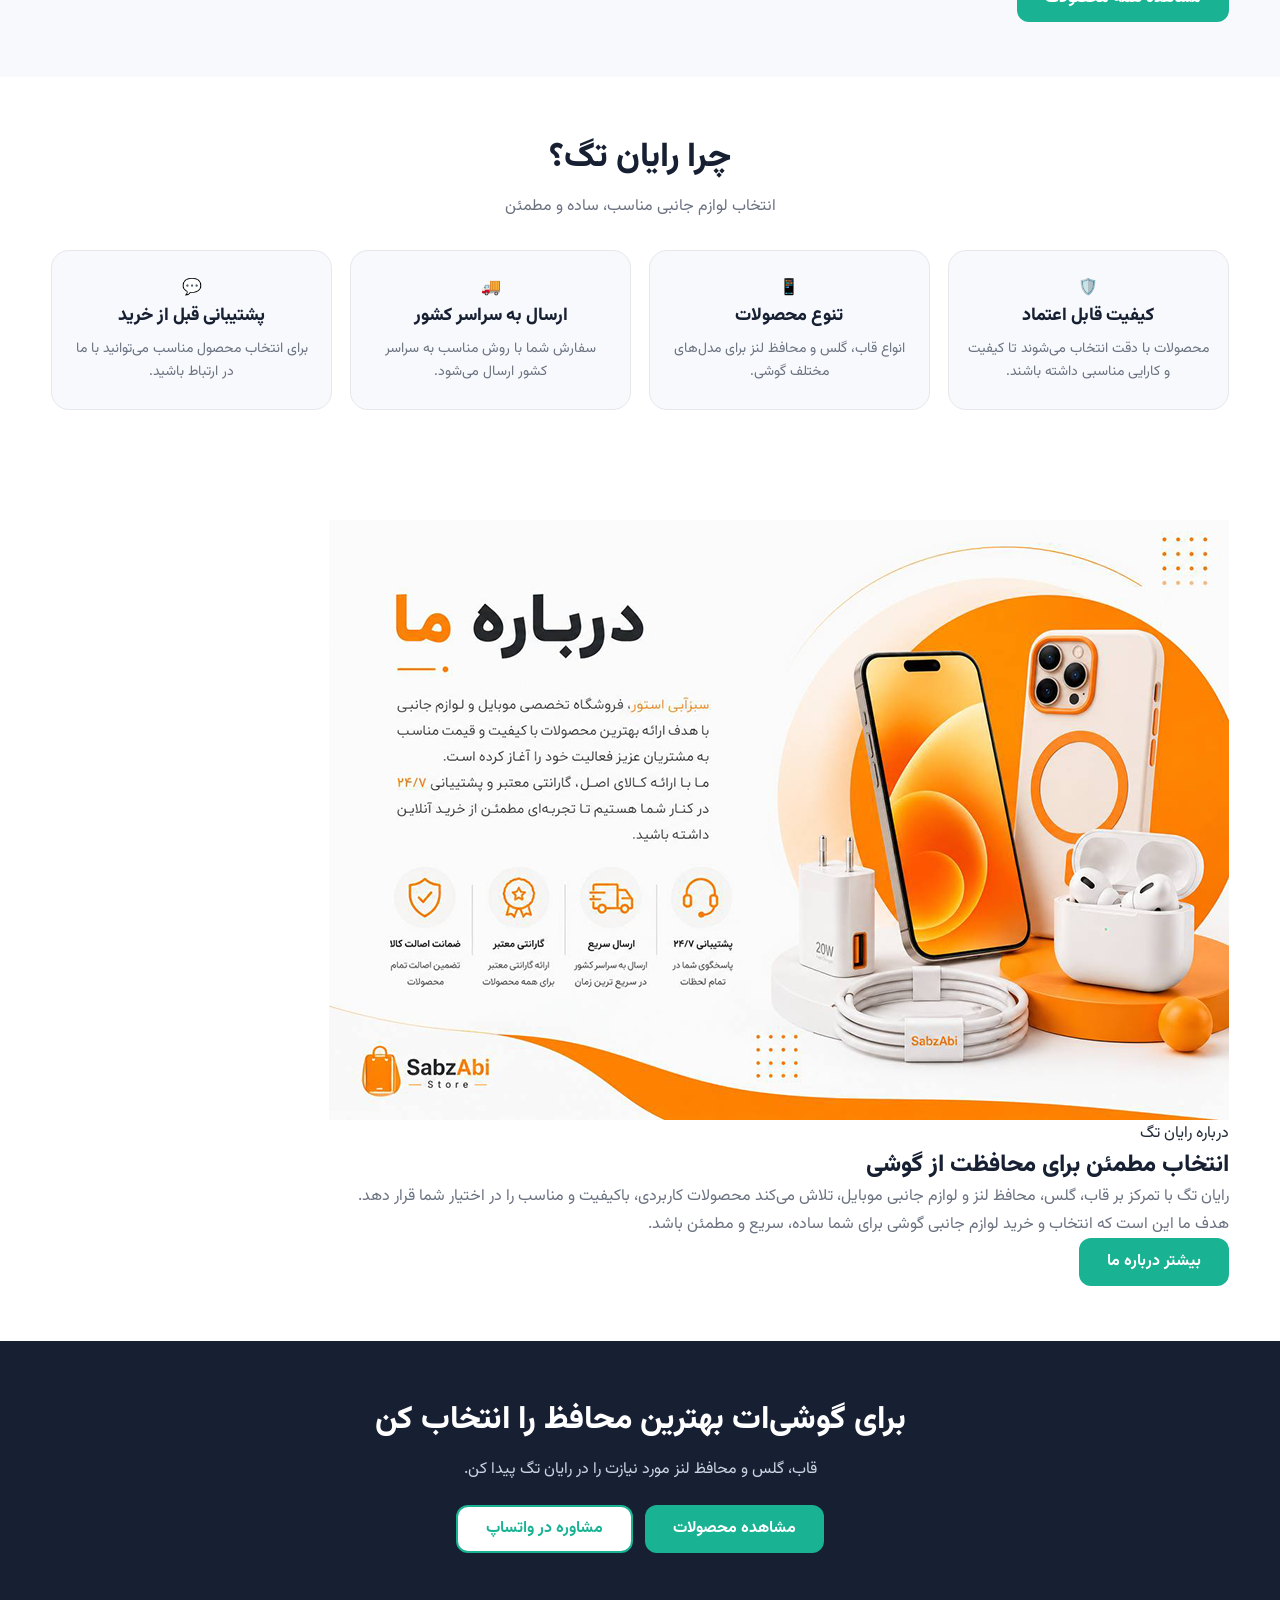
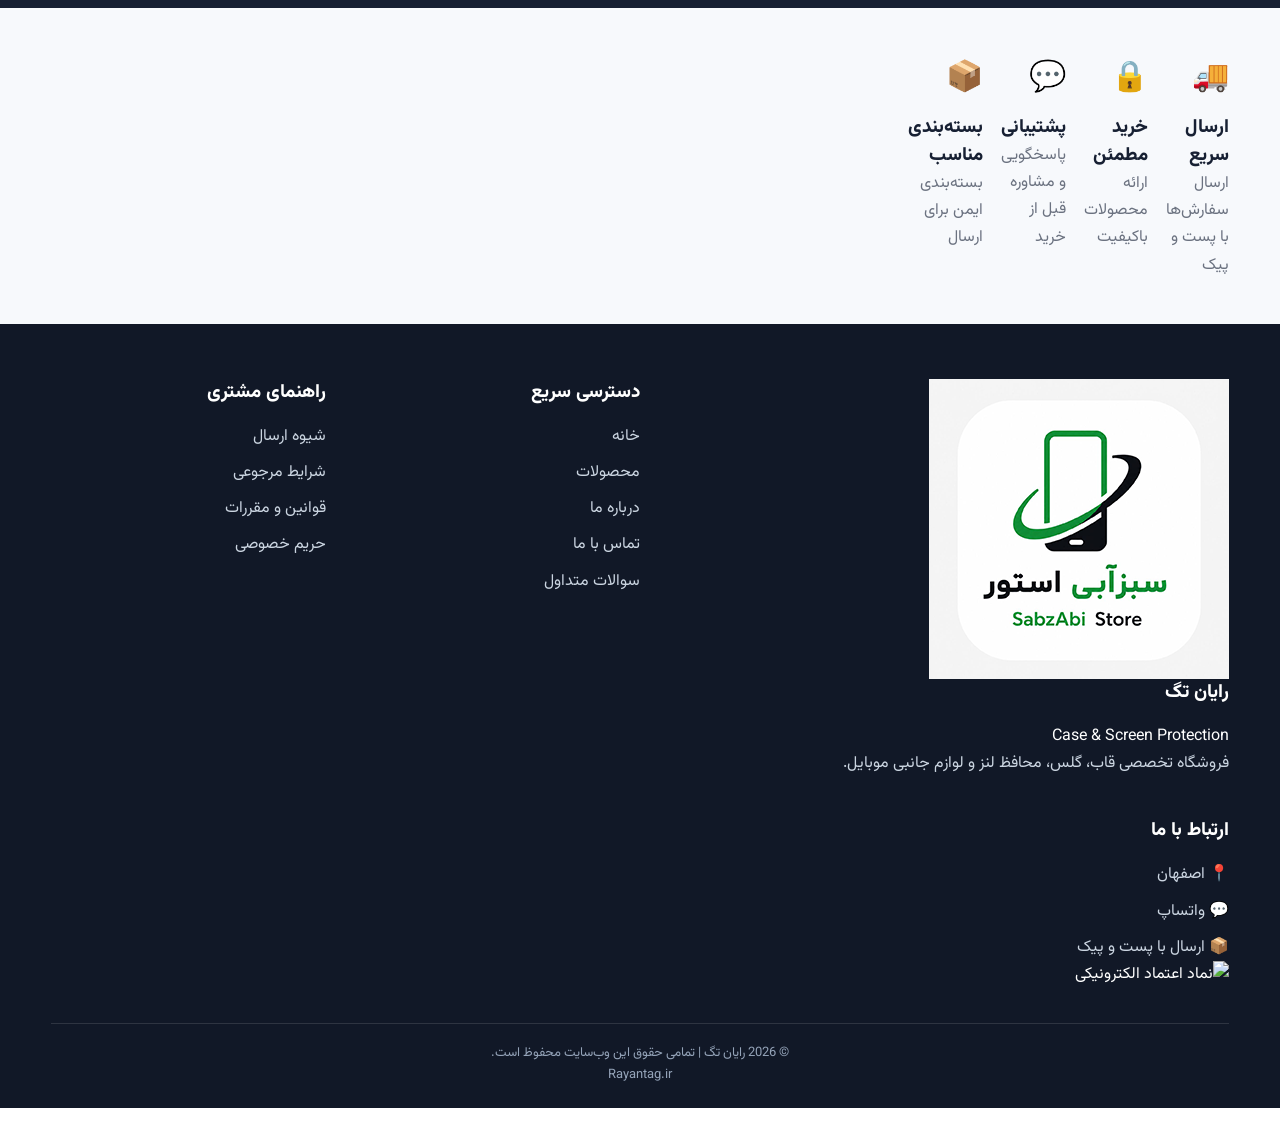
==== commit a6985279: "Update index.html" ====
--- a/index.html
+++ b/index.html
@@ -2,417 +2,940 @@
 <html lang="fa" dir="rtl">
 
 <head>
+
     <meta charset="UTF-8">
-    <meta name="viewport" content="width=device-width, initial-scale=1.0">
-    <meta http-equiv="X-UA-Compatible" content="IE=edge">
-
-    <title>رایان تگ | خرید قاب، گلس و لوازم جانبی گوشی</title>
-
-    <meta name="description" content="رایان تگ، فروشگاه تخصصی قاب گوشی، گلس صفحه، محافظ لنز و قاب مگ‌سیف. خرید آسان با ارسال به سراسر کشور و ثبت سفارش از طریق واتساپ.">
-
-    <meta name="keywords" content="رایان تگ، Rayantag، قاب گوشی، قاب موبایل، قاب مگ سیف، گلس گوشی، گلس حریم خصوصی، محافظ لنز، لوازم جانبی موبایل">
-
-    <meta name="author" content="Rayantag">
-    <meta name="theme-color" content="#19b394">
-
-    <link rel="canonical" href="https://rayantag.ir/">
-
-    <link rel="icon" href="assets/favicons/favicon.png" type="image/png">
-    <link rel="apple-touch-icon" href="assets/favicons/apple-touch-icon.png">
-
-    <link rel="preconnect" href="https://fonts.googleapis.com">
-    <link rel="preconnect" href="https://fonts.gstatic.com" crossorigin>
-
-    <link href="https://fonts.googleapis.com/css2?family=Vazirmatn:wght@300;400;500;600;700;800;900&display=swap" rel="stylesheet">
-
-    <link rel="stylesheet" href="assets/css/style.css">
-    <link rel="stylesheet" href="assets/css/responsive.css">
+
+    <meta name="viewport"
+          content="width=device-width, initial-scale=1.0">
+
+    <meta http-equiv="X-UA-Compatible"
+          content="IE=edge">
+
+    <title>
+        رایان تگ | خرید قاب، گلس و لوازم جانبی گوشی
+    </title>
+
+    <meta name="description"
+          content="رایان تگ، فروشگاه تخصصی قاب گوشی، گلس صفحه، محافظ لنز و لوازم محافظتی موبایل. خرید آسان و ثبت سفارش از طریق واتساپ.">
+
+    <meta name="keywords"
+          content="رایان تگ، Rayantag، قاب گوشی، قاب موبایل، قاب مگ سیف، گلس گوشی، گلس حریم خصوصی، محافظ لنز، لوازم جانبی موبایل">
+
+    <meta name="author"
+          content="Rayantag">
+
+    <meta name="theme-color"
+          content="#19b394">
+
+    <link rel="canonical"
+          href="https://rayantag.ir/">
+
+    <link rel="icon"
+          href="assets/favicons/favicon.png"
+          type="image/png">
+
+    <link rel="apple-touch-icon"
+          href="assets/favicons/apple-touch-icon.png">
+
+    <link rel="preconnect"
+          href="https://fonts.googleapis.com">
+
+    <link rel="preconnect"
+          href="https://fonts.gstatic.com"
+          crossorigin>
+
+    <link href="https://fonts.googleapis.com/css2?family=Vazirmatn:wght@300;400;500;600;700;800;900&display=swap"
+          rel="stylesheet">
+
+    <link rel="stylesheet"
+          href="assets/css/style.css">
+
+    <link rel="stylesheet"
+          href="assets/css/responsive.css">
+
 </head>
 
+
 <body>
 
+
 <!-- =====================================
-HEADER
+     HEADER
 ===================================== -->
+
 <header class="header">
+
     <div class="container">
 
-        <a href="index.html" class="logo" aria-label="صفحه اصلی رایان تگ">
-            <img src="assets/logo/logo.webp" alt="لوگوی رایان تگ">
+
+        <!-- LOGO -->
+
+        <a href="index.html"
+           class="logo"
+           aria-label="صفحه اصلی رایان تگ">
+
+            <img src="assets/logo/logo.webp"
+                 alt="لوگوی رایان تگ">
 
             <div>
+
                 <h2>رایان تگ</h2>
-                <span>Case & Screen Protection</span>
-            </div>
+
+                <span>
+                    Case &amp; Screen Protection
+                </span>
+
+            </div>
+
         </a>
 
+
+        <!-- NAVIGATION -->
+
         <nav aria-label="منوی اصلی">
+
             <ul>
-                <li><a class="active" href="index.html">خانه</a></li>
-                <li><a href="products.html">محصولات</a></li>
-                <li><a href="#categories">دسته‌بندی‌ها</a></li>
-                <li><a href="about.html">درباره ما</a></li>
-                <li><a href="contact.html">تماس با ما</a></li>
+
+                <li>
+                    <a class="active"
+                       href="index.html">
+                        خانه
+                    </a>
+                </li>
+
+                <li>
+                    <a href="products.html">
+                        محصولات
+                    </a>
+                </li>
+
+                <li>
+                    <a href="#categories">
+                        دسته‌بندی‌ها
+                    </a>
+                </li>
+
+                <li>
+                    <a href="about.html">
+                        درباره ما
+                    </a>
+                </li>
+
+                <li>
+                    <a href="contact.html">
+                        تماس با ما
+                    </a>
+                </li>
+
+                <li>
+                    <a href="faq.html">
+                        سوالات متداول
+                    </a>
+                </li>
+
             </ul>
+
         </nav>
 
+
+        <!-- HEADER ACTIONS -->
+
         <div class="header-actions">
 
-            <a href="https://wa.me/989134604978" target="_blank" rel="noopener" aria-label="پشتیبانی واتساپ">
+
+            <!-- WHATSAPP -->
+
+            <a href="https://wa.me/989134604978"
+               target="_blank"
+               rel="noopener"
+               aria-label="پشتیبانی واتساپ">
+
                 💬
+
             </a>
 
-            <a href="cart.html" class="cart-icon" aria-label="سبد خرید">
+
+            <!-- CART -->
+
+            <a href="cart.html"
+               class="cart-icon"
+               aria-label="سبد خرید">
+
                 🛒
-                <span id="cartCount">0</span>
+
+                <span id="cartCount">
+                    0
+                </span>
+
             </a>
 
-        </div>
+
+        </div>
+
 
     </div>
+
 </header>
 
+    <!-- =====================================
+     HERO
+===================================== -->
+
+<section class="hero">
+
+    <div class="container">
+
+
+        <div class="hero-content">
+
+            <span class="hero-badge">
+                فروشگاه تخصصی لوازم جانبی موبایل
+            </span>
+
+
+            <h1>
+                گوشی‌ات را
+                <br>
+                <span>حرفه‌ای محافظت کن</span>
+            </h1>
+
+
+            <p>
+                قاب‌های شیک، گلس‌های باکیفیت و محافظ لنز
+                برای محافظت بهتر و ظاهر جذاب‌تر گوشی شما.
+            </p>
+
+
+            <div class="hero-buttons">
+
+                <a href="products.html"
+                   class="btn">
+
+                    مشاهده محصولات
+
+                </a>
+
+
+                <a href="#categories"
+                   class="btn-outline">
+
+                    دسته‌بندی‌ها
+
+                </a>
+
+            </div>
+
+        </div>
+
+
+        <!-- HERO IMAGE -->
+
+        <div class="hero-image">
+
+            <img src="assets/hero/hero.webp"
+                 alt="محصولات لوازم جانبی رایان تگ"
+                 loading="eager">
+
+        </div>
+
+
+    </div>
+
+</section>
+
+
 
 <!-- =====================================
-HERO
+     CATEGORIES
 ===================================== -->
-<section class="hero">
+
+<section id="categories"
+         class="categories">
+
     <div class="container">
 
-        <div class="hero-content">
-
-            <span class="hero-badge">
-                تخصصی قاب و محافظ صفحه گوشی
-            </span>
-
-            <h1>
-                محافظت حرفه‌ای
-                <br>
-                برای <span>گوشی شما</span>
-            </h1>
+
+        <div class="section-header">
+
+            <h2>
+                دسته‌بندی محصولات
+            </h2>
 
             <p>
-                مجموعه‌ای از قاب‌های شفاف و مگ‌سیف، گلس تمام‌صفحه، گلس حریم خصوصی و محافظ لنز برای مدل‌های مختلف گوشی.
+                محصولات مورد نیازت را سریع و راحت پیدا کن.
             </p>
 
-            <div class="hero-buttons">
-                <a href="products.html" class="btn">
-                    مشاهده محصولات
-                </a>
-
-                <a href="#categories" class="btn-outline">
-                    مشاهده دسته‌بندی‌ها
-                </a>
-            </div>
-
-        </div>
-
-        <div class="hero-image">
-            <img src="assets/hero/hero.webp"
-                 alt="محصولات قاب و گلس رایان تگ"
-                 loading="eager">
-        </div>
-
-    </div>
-</section>
-
-
-<!-- =====================================
-CATEGORIES
-===================================== -->
-<section id="categories" class="categories">
-    <div class="container">
-
-        <div class="section-header">
-            <h2>دسته‌بندی محصولات</h2>
-            <p>
-                هر چیزی که برای محافظت و زیبایی گوشی خود نیاز دارید.
-            </p>
-        </div>
+        </div>
+
 
         <div class="category-grid">
 
-            <a href="products.html?category=transparent-case" class="category-card">
+
+            <!-- CATEGORY 1 -->
+
+            <a href="products.html?category=transparent-case"
+               class="category-card">
+
                 <img src="assets/categories/transparent-case.webp"
                      alt="قاب شفاف گوشی"
                      loading="lazy">
-                <h3>قاب شفاف</h3>
+
+                <h3>
+                    قاب شفاف
+                </h3>
+
             </a>
 
-            <a href="products.html?category=magsafe-case" class="category-card">
+
+            <!-- CATEGORY 2 -->
+
+            <a href="products.html?category=magsafe-case"
+               class="category-card">
+
                 <img src="assets/categories/magsafe-case.webp"
                      alt="قاب مگ سیف"
                      loading="lazy">
-                <h3>قاب مگ‌سیف</h3>
+
+                <h3>
+                    قاب مگ‌سیف
+                </h3>
+
             </a>
 
-            <a href="products.html?category=full-glass" class="category-card">
+
+            <!-- CATEGORY 3 -->
+
+            <a href="products.html?category=full-glass"
+               class="category-card">
+
                 <img src="assets/categories/full-glass.webp"
                      alt="گلس تمام صفحه"
                      loading="lazy">
-                <h3>گلس تمام‌صفحه</h3>
+
+                <h3>
+                    گلس تمام‌صفحه
+                </h3>
+
             </a>
 
-            <a href="products.html?category=privacy-glass" class="category-card">
+
+            <!-- CATEGORY 4 -->
+
+            <a href="products.html?category=privacy-glass"
+               class="category-card">
+
                 <img src="assets/categories/privacy-glass.webp"
                      alt="گلس حریم خصوصی"
                      loading="lazy">
-                <h3>گلس حریم خصوصی</h3>
+
+                <h3>
+                    گلس حریم خصوصی
+                </h3>
+
             </a>
 
-            <a href="products.html?category=lens-protector" class="category-card">
+
+            <!-- CATEGORY 5 -->
+
+            <a href="products.html?category=lens-protector"
+               class="category-card">
+
                 <img src="assets/categories/lens-protector.webp"
                      alt="محافظ لنز دوربین"
                      loading="lazy">
-                <h3>محافظ لنز</h3>
+
+                <h3>
+                    محافظ لنز
+                </h3>
+
             </a>
 
+
         </div>
 
     </div>
+
 </section>
 
 
+    <!-- =====================================
+     FEATURED PRODUCTS
+===================================== -->
+
+<section class="featured">
+
+    <div class="container">
+
+
+        <div class="section-header">
+
+            <h2>
+                محصولات ویژه
+            </h2>
+
+            <p>
+                چند انتخاب محبوب و کاربردی از رایان تگ
+            </p>
+
+        </div>
+
+
+        <div id="featuredProducts"
+             class="product-grid">
+
+            <!--
+                محصولات به صورت خودکار
+                توسط products.js نمایش داده می‌شوند.
+            -->
+
+        </div>
+
+
+        <div class="section-more">
+
+            <a href="products.html"
+               class="btn">
+
+                مشاهده همه محصولات
+
+            </a>
+
+        </div>
+
+
+    </div>
+
+</section>
+
+
+
 <!-- =====================================
-FEATURED PRODUCTS
+     WHY RAYANTAG
 ===================================== -->
-<section class="featured">
+
+<section class="why-us">
+
     <div class="container">
 
+
         <div class="section-header">
-            <h2>محصولات ویژه</h2>
+
+            <h2>
+                چرا رایان تگ؟
+            </h2>
+
             <p>
-                منتخب محصولات محبوب و پرطرفدار رایان تگ
+                انتخاب لوازم جانبی مناسب،
+                ساده و مطمئن
             </p>
-        </div>
-
-        <div id="featuredProducts" class="product-grid">
-            <!-- محصولات توسط products.js نمایش داده می‌شوند -->
+
+        </div>
+
+
+        <div class="why-grid">
+
+
+            <!-- CARD 1 -->
+
+            <div class="why-card">
+
+                <div class="why-icon">
+                    🛡️
+                </div>
+
+                <h3>
+                    کیفیت قابل اعتماد
+                </h3>
+
+                <p>
+                    محصولات با دقت انتخاب می‌شوند
+                    تا کیفیت و کارایی مناسبی داشته باشند.
+                </p>
+
+            </div>
+
+
+            <!-- CARD 2 -->
+
+            <div class="why-card">
+
+                <div class="why-icon">
+                    📱
+                </div>
+
+                <h3>
+                    تنوع محصولات
+                </h3>
+
+                <p>
+                    انواع قاب، گلس و محافظ لنز
+                    برای مدل‌های مختلف گوشی.
+                </p>
+
+            </div>
+
+
+            <!-- CARD 3 -->
+
+            <div class="why-card">
+
+                <div class="why-icon">
+                    🚚
+                </div>
+
+                <h3>
+                    ارسال به سراسر کشور
+                </h3>
+
+                <p>
+                    سفارش شما با روش مناسب
+                    به سراسر کشور ارسال می‌شود.
+                </p>
+
+            </div>
+
+
+            <!-- CARD 4 -->
+
+            <div class="why-card">
+
+                <div class="why-icon">
+                    💬
+                </div>
+
+                <h3>
+                    پشتیبانی قبل از خرید
+                </h3>
+
+                <p>
+                    برای انتخاب محصول مناسب
+                    می‌توانید با ما در ارتباط باشید.
+                </p>
+
+            </div>
+
+
         </div>
 
     </div>
+
 </section>
 
 
-<!-- =====================================
-WHY US
+    <!-- =====================================
+     ABOUT RAYANTAG
 ===================================== -->
-<section class="why-us">
+
+<section class="about-preview">
+
     <div class="container">
 
-        <div class="section-header">
-            <h2>چرا رایان تگ؟</h2>
-            <p>
-                تلاش ما این است که انتخاب لوازم محافظتی گوشی برای شما ساده و مطمئن باشد.
-            </p>
-        </div>
-
-        <div class="why-grid">
-
-            <div class="why-card">
-                <h3>کیفیت قابل اعتماد</h3>
+        <div class="about-preview-content">
+
+
+            <div class="about-preview-image">
+
+                <img
+                    src="assets/about/about-store.webp"
+                    alt="رایان تگ"
+                    loading="lazy"
+                >
+
+            </div>
+
+
+            <div class="about-preview-text">
+
+                <span class="about-label">
+                    درباره رایان تگ
+                </span>
+
+                <h2>
+                    انتخاب مطمئن برای
+                    محافظت از گوشی
+                </h2>
+
                 <p>
-                    محصولات با دقت انتخاب می‌شوند تا کیفیت و کارایی مناسبی داشته باشند.
+                    رایان تگ با تمرکز بر قاب، گلس،
+                    محافظ لنز و لوازم جانبی موبایل،
+                    تلاش می‌کند محصولات کاربردی،
+                    باکیفیت و مناسب را در اختیار شما قرار دهد.
                 </p>
-            </div>
-
-            <div class="why-card">
-                <h3>تنوع برای مدل‌های مختلف</h3>
+
                 <p>
-                    قاب و محافظ مناسب برای مدل‌های مختلف گوشی در یک مجموعه.
+                    هدف ما این است که انتخاب و خرید
+                    لوازم جانبی گوشی برای شما ساده،
+                    سریع و مطمئن باشد.
                 </p>
-            </div>
-
-            <div class="why-card">
-                <h3>ارسال به سراسر کشور</h3>
-                <p>
-                    سفارش‌ها از طریق پست و روش‌های ارسال مناسب برای شما ارسال می‌شوند.
-                </p>
-            </div>
-
-            <div class="why-card">
-                <h3>پشتیبانی قبل از خرید</h3>
-                <p>
-                    برای انتخاب محصول مناسب می‌توانید از طریق واتساپ با ما در ارتباط باشید.
-                </p>
-            </div>
-
-        </div>
-
-    </div>
-</section>
-
-
-<!-- =====================================
-ABOUT SHORT
-===================================== -->
-<section class="about-short">
-    <div class="container">
-
-        <div class="about-content">
-
-            <div class="about-text">
-                <h2>درباره رایان تگ</h2>
-
-                <p>
-                    رایان تگ یک فروشگاه تخصصی در زمینه قاب گوشی، گلس صفحه و لوازم محافظتی موبایل است.
-                </p>
-
-                <p>
-                    هدف ما ارائه محصولات کاربردی، متنوع و مناسب برای محافظت بهتر از گوشی شما و ایجاد یک تجربه خرید ساده و مطمئن است.
-                </p>
-
-                <a href="about.html" class="btn">
+
+
+                <a
+                    href="about.html"
+                    class="btn"
+                >
                     بیشتر درباره ما
                 </a>
-            </div>
-
-            <div class="about-image">
-                <img src="assets/about/about-store.webp"
-                     alt="درباره فروشگاه رایان تگ"
-                     loading="lazy">
-            </div>
+
+            </div>
+
 
         </div>
 
     </div>
+
 </section>
 
 
+
 <!-- =====================================
-CALL TO ACTION
+     CTA
 ===================================== -->
+
 <section class="cta">
+
     <div class="container">
 
-        <div class="cta-box">
-
-            <h2>گوشی‌ات را بهتر محافظت کن</h2>
+        <div class="cta-content">
+
+            <h2>
+                برای گوشی‌ات بهترین محافظ را انتخاب کن
+            </h2>
 
             <p>
-                همین حالا مدل گوشی خود را انتخاب کنید و محصولات مناسب آن را ببینید.
+                قاب، گلس و محافظ لنز مورد نیازت را
+                در رایان تگ پیدا کن.
             </p>
 
+
             <div class="cta-buttons">
-                <a href="products.html" class="btn">
-                    مشاهده همه محصولات
+
+                <a
+                    href="products.html"
+                    class="btn"
+                >
+                    مشاهده محصولات
                 </a>
 
-                <a href="https://wa.me/989134604978"
-                   class="btn-outline"
-                   target="_blank"
-                   rel="noopener">
-                    سفارش از واتساپ
+
+                <a
+                    href="https://wa.me/989134604978"
+                    class="btn-outline"
+                    target="_blank"
+                    rel="noopener"
+                >
+                    مشاوره در واتساپ
                 </a>
+
             </div>
 
         </div>
 
     </div>
+
 </section>
 
 
+    <!-- =====================================
+     FEATURES
+===================================== -->
+
+<section class="features">
+
+    <div class="container">
+
+        <div class="features-grid">
+
+
+            <div class="feature-item">
+
+                <div class="feature-icon">
+                    🚚
+                </div>
+
+                <div>
+                    <h3>ارسال سریع</h3>
+                    <p>ارسال سفارش‌ها با پست و پیک</p>
+                </div>
+
+            </div>
+
+
+            <div class="feature-item">
+
+                <div class="feature-icon">
+                    🔒
+                </div>
+
+                <div>
+                    <h3>خرید مطمئن</h3>
+                    <p>ارائه محصولات باکیفیت</p>
+                </div>
+
+            </div>
+
+
+            <div class="feature-item">
+
+                <div class="feature-icon">
+                    💬
+                </div>
+
+                <div>
+                    <h3>پشتیبانی</h3>
+                    <p>پاسخگویی و مشاوره قبل از خرید</p>
+                </div>
+
+            </div>
+
+
+            <div class="feature-item">
+
+                <div class="feature-icon">
+                    📦
+                </div>
+
+                <div>
+                    <h3>بسته‌بندی مناسب</h3>
+                    <p>بسته‌بندی ایمن برای ارسال</p>
+                </div>
+
+            </div>
+
+
+        </div>
+
+    </div>
+
+</section>
+
+
+
 <!-- =====================================
-FEATURES
+     FOOTER
 ===================================== -->
-<section class="features">
+
+<footer class="footer">
+
     <div class="container">
 
-        <div class="feature-card">
-            <div class="feature-icon">🛡️</div>
-            <h3>محصولات باکیفیت</h3>
-            <p>انتخاب محصولات با تمرکز بر کیفیت و کاربرد.</p>
-        </div>
-
-        <div class="feature-card">
-            <div class="feature-icon">🚚</div>
-            <h3>ارسال به سراسر کشور</h3>
-            <p>ارسال سفارش‌ها از طریق پست و روش‌های مناسب ارسال.</p>
-        </div>
-
-        <div class="feature-card">
-            <div class="feature-icon">💬</div>
-            <h3>پشتیبانی واتساپ</h3>
-            <p>برای انتخاب و ثبت سفارش به‌راحتی با ما در ارتباط باشید.</p>
-        </div>
-
-        <div class="feature-card">
-            <div class="feature-icon">📦</div>
-            <h3>ثبت سفارش آسان</h3>
-            <p>فرآیند ساده برای انتخاب محصول و ثبت سفارش.</p>
-        </div>
+        <div class="footer-grid">
+
+
+            <!-- ABOUT -->
+
+            <div class="footer-column">
+
+                <a
+                    href="index.html"
+                    class="footer-logo"
+                >
+
+                    <img
+                        src="assets/logo/logo.webp"
+                        alt="رایان تگ"
+                    >
+
+                    <div>
+
+                        <h3>رایان تگ</h3>
+
+                        <span>
+                            Case &amp; Screen Protection
+                        </span>
+
+                    </div>
+
+                </a>
+
+
+                <p>
+                    فروشگاه تخصصی قاب، گلس،
+                    محافظ لنز و لوازم جانبی موبایل.
+                </p>
+
+            </div>
+
+
+
+            <!-- QUICK LINKS -->
+
+            <div class="footer-column">
+
+                <h3>
+                    دسترسی سریع
+                </h3>
+
+                <ul>
+
+                    <li>
+                        <a href="index.html">
+                            خانه
+                        </a>
+                    </li>
+
+                    <li>
+                        <a href="products.html">
+                            محصولات
+                        </a>
+                    </li>
+
+                    <li>
+                        <a href="about.html">
+                            درباره ما
+                        </a>
+                    </li>
+
+                    <li>
+                        <a href="contact.html">
+                            تماس با ما
+                        </a>
+                    </li>
+
+                    <li>
+                        <a href="faq.html">
+                            سوالات متداول
+                        </a>
+                    </li>
+
+                </ul>
+
+            </div>
+
+
+
+            <!-- CUSTOMER -->
+
+            <div class="footer-column">
+
+                <h3>
+                    راهنمای مشتری
+                </h3>
+
+                <ul>
+
+                    <li>
+                        <a href="shipping.html">
+                            شیوه ارسال
+                        </a>
+                    </li>
+
+                    <li>
+                        <a href="returns.html">
+                            شرایط مرجوعی
+                        </a>
+                    </li>
+
+                    <li>
+                        <a href="terms.html">
+                            قوانین و مقررات
+                        </a>
+                    </li>
+
+                    <li>
+                        <a href="privacy.html">
+                            حریم خصوصی
+                        </a>
+                    </li>
+
+                </ul>
+
+            </div>
+
+
+
+            <!-- CONTACT -->
+
+            <div class="footer-column">
+
+                <h3>
+                    ارتباط با ما
+                </h3>
+
+                <ul class="footer-contact">
+
+                    <li>
+                        📍 اصفهان
+                    </li>
+
+                    <li>
+                        💬
+                        <a
+                            href="https://wa.me/989134604978"
+                            target="_blank"
+                            rel="noopener"
+                        >
+                            واتساپ
+                        </a>
+                    </li>
+
+                    <li>
+                        📦 ارسال با پست و پیک
+                    </li>
+
+                </ul>
+
+            </div>
+
+
+        </div>
+
+
+
+        <!-- ENAMAD -->
+
+        <div class="footer-trust">
+
+            <a
+                referrerpolicy="origin"
+                target="_blank"
+                href="https://trustseal.enamad.ir/?id=774605&Code=gkwrT6l8UGysF2wvPLm1kCikeP0znlSZ"
+            >
+
+                <img
+                    referrerpolicy="origin"
+                    src="https://trustseal.enamad.ir/logo.aspx?id=774605&Code=gkwrT6l8UGysF2wvPLm1kCikeP0znlSZ"
+                    alt="نماد اعتماد الکترونیکی"
+                    style="cursor:pointer"
+                >
+
+            </a>
+
+        </div>
+
+
+
+        <hr>
+
+
+
+        <div class="footer-bottom">
+
+            <p>
+                © 2026 رایان تگ | تمامی حقوق این وب‌سایت محفوظ است.
+            </p>
+
+            <p>
+                Rayantag.ir
+            </p>
+
+        </div>
+
 
     </div>
-</section>
+
+</footer>
+
 
 
 <!-- =====================================
-FOOTER
+     SCRIPTS
 ===================================== -->
-<footer class="footer">
-    <div class="container">
-
-        <div class="footer-grid">
-
-            <div>
-                <h3>رایان تگ</h3>
-                <p>
-                    فروشگاه تخصصی قاب گوشی، گلس صفحه، محافظ لنز و لوازم محافظتی موبایل.
-                </p>
-            </div>
-
-            <div>
-                <h4>دسترسی سریع</h4>
-                <ul>
-                    <li><a href="index.html">خانه</a></li>
-                    <li><a href="products.html">محصولات</a></li>
-                    <li><a href="about.html">درباره ما</a></li>
-                    <li><a href="contact.html">تماس با ما</a></li>
-                    <li><a href="faq.html">سؤالات متداول</a></li>
-                </ul>
-            </div>
-
-            <div>
-                <h4>راهنمای خرید</h4>
-                <ul>
-                    <li><a href="shipping.html">روش ارسال</a></li>
-                    <li><a href="return.html">شرایط مرجوعی</a></li>
-                    <li><a href="privacy.html">حریم خصوصی</a></li>
-                    <li><a href="terms.html">قوانین و مقررات</a></li>
-                </ul>
-            </div>
-
-            <div>
-                <h4>ارتباط با ما</h4>
-                <ul>
-                    <li>📍 اصفهان</li>
-                    <li>
-                        <a href="https://wa.me/989134604978"
-                           target="_blank"
-                           rel="noopener">
-                            💬 پشتیبانی و سفارش واتساپ
-                        </a>
-                    </li>
-                    <li>📦 ارسال از طریق پست و پیک</li>
-                </ul>
-            </div>
-
-        </div>
-
-        <hr>
-
-        <div class="footer-bottom">
-            <p>
-                © 2026 RayanTag.ir | تمامی حقوق این وب‌سایت محفوظ است.
-            </p>
-        </div>
-
-    </div>
-</footer>
-
 
 <script src="assets/js/products.js"></script>
+
 <script src="assets/js/app.js"></script>
+
 
 </body>
 </html>
+
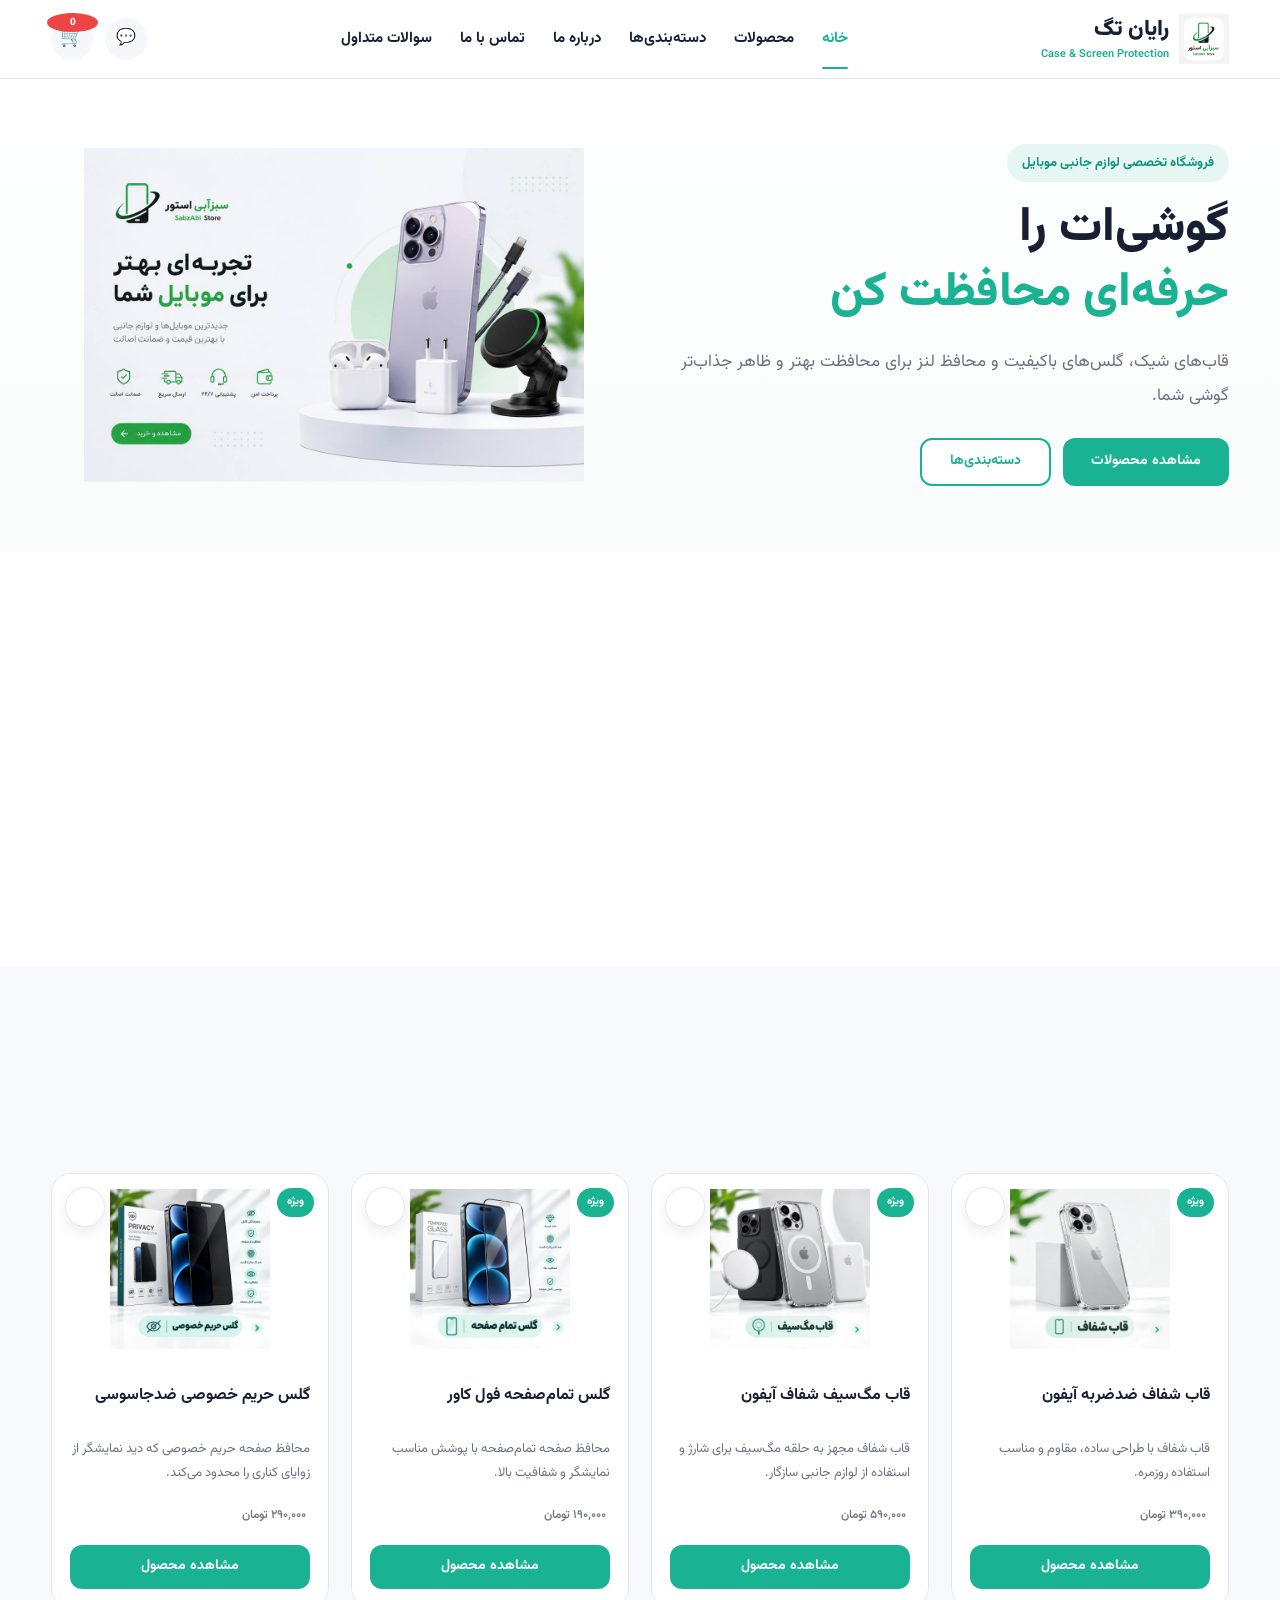
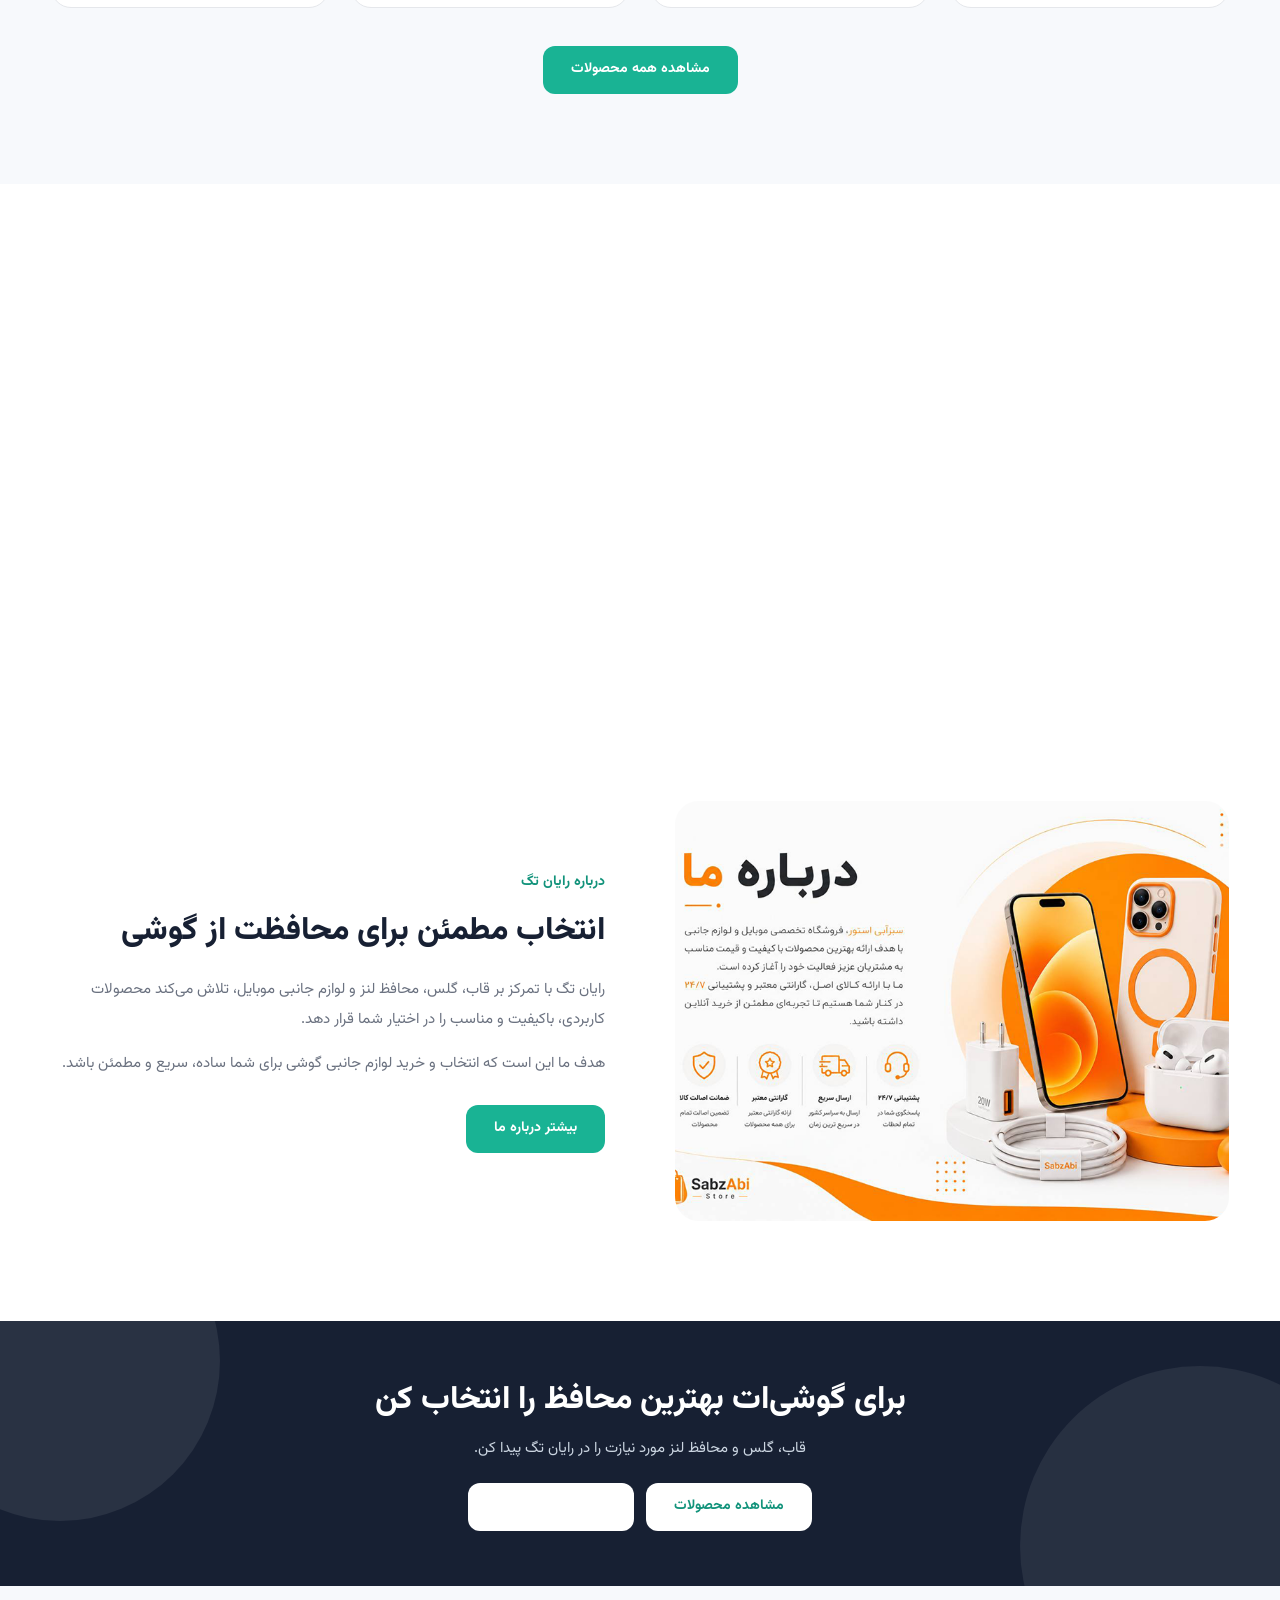
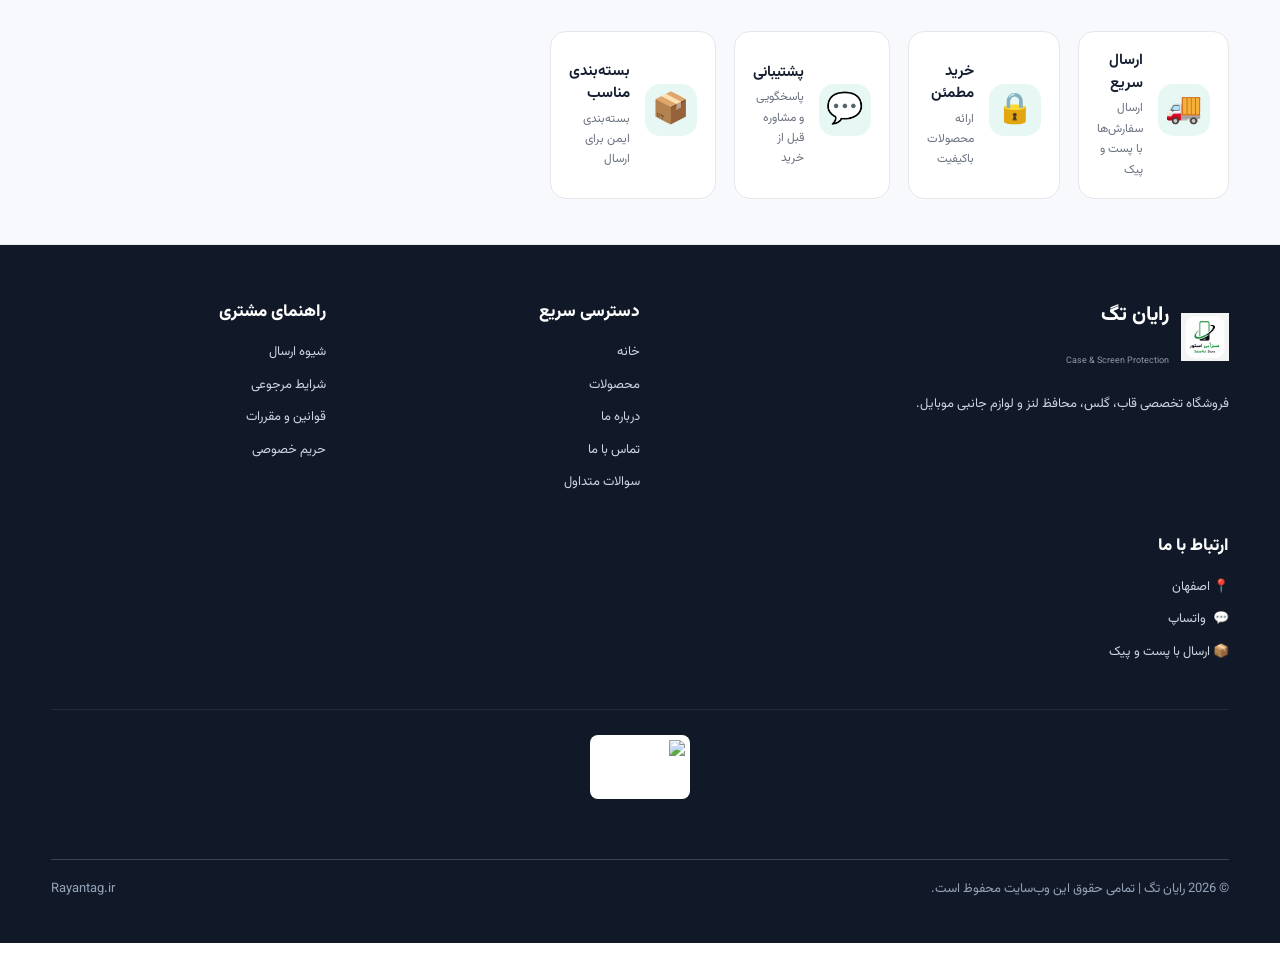
==== commit dd972210: "Update index.html" ====
--- a/index.html
+++ b/index.html
@@ -52,6 +52,8 @@
 
     <link rel="stylesheet"
           href="assets/css/responsive.css">
+
+    <link rel="stylesheet" href="assets/css/animation.css">
 
 </head>
 
--- a/assets/css/style.css
+++ b/assets/css/style.css
@@ -1,1344 +1,1306 @@
-/*==================================================
-RAYANTAG.IR - MAIN STYLESHEET
-Version: Cleaned & Optimized
-==================================================*/
-
-/*==================================================
-RESET
-==================================================*/
-*{
-    margin:0;
-    padding:0;
-    box-sizing:border-box;
-}
-
-html{
-    scroll-behavior:smooth;
-}
-
-body{
-    direction:rtl;
-    font-family:"Vazirmatn",Tahoma,sans-serif;
-    background:#ffffff;
-    color:#1f2937;
-    overflow-x:hidden;
-    line-height:1.7;
-}
-
-img{
-    display:block;
-    max-width:100%;
-    user-select:none;
-}
-
-a{
-    text-decoration:none;
-    color:inherit;
-}
+/* ==========================================
+   RAYANTAG.IR
+   MAIN STYLE
+   PART 1
+========================================== */
+
+
+/* ==========================================
+   RESET
+========================================== */
+
+* {
+    margin: 0;
+    padding: 0;
+    box-sizing: border-box;
+}
+
+
+html {
+    scroll-behavior: smooth;
+}
+
+
+body {
+    direction: rtl;
+    font-family: "Vazirmatn", Tahoma, sans-serif;
+    background: #fff;
+    color: #222;
+    line-height: 1.8;
+    overflow-x: hidden;
+}
+
+
+img {
+    display: block;
+    max-width: 100%;
+}
+
+
+a {
+    color: inherit;
+    text-decoration: none;
+}
+
 
 button,
-input{
-    font-family:inherit;
-}
-
-button{
-    cursor:pointer;
-    border:none;
-    outline:none;
-}
-
-input{
-    outline:none;
-}
-
-ul{
-    list-style:none;
-}
-
-
-/*==================================================
-ROOT - RAYAN TAG BRAND
-==================================================*/
-:root{
-    --primary:#19b394;
-    --primary-dark:#12937b;
-    --secondary:#00b4d8;
-    --dark:#172033;
-    --gray:#6b7280;
-    --light:#f7f9fc;
-    --border:#e5e7eb;
-    --white:#ffffff;
-    --danger:#ef4444;
-    --warning:#f59e0b;
-
-    --radius:18px;
-    --transition:.3s ease;
-    --shadow:0 10px 30px rgba(0,0,0,.08);
-    --shadow-hover:0 16px 35px rgba(0,0,0,.12);
-}
-
-
-/*==================================================
-CONTAINER
-==================================================*/
-.container{
-    width:92%;
-    max-width:1320px;
-    margin:auto;
-}
-
-
-/*==================================================
-TYPOGRAPHY
-==================================================*/
-h1,h2,h3,h4{
-    color:var(--dark);
-    font-weight:800;
-    line-height:1.5;
-}
-
-p{
-    color:var(--gray);
-}
-
-
-/*==================================================
-GENERAL SECTION SPACING
-==================================================*/
-section{
-    padding:55px 0;
-}
-
-.section-header{
-    text-align:center;
-    margin-bottom:30px;
-}
-
-.section-header h2{
-    font-size:34px;
-    margin-bottom:10px;
-}
-
-.section-header p{
-    max-width:700px;
-    margin:auto;
-}
-
-
-/*==================================================
-BUTTONS
-==================================================*/
-.btn{
-    min-height:48px;
-    padding:0 28px;
-    border-radius:12px;
-    display:inline-flex;
-    align-items:center;
-    justify-content:center;
-    background:var(--primary);
-    color:#fff;
-    font-weight:700;
-    transition:var(--transition);
-}
-
-.btn:hover{
-    background:var(--primary-dark);
-    transform:translateY(-2px);
-}
-
-.btn-outline{
-    min-height:48px;
-    padding:0 28px;
-    border:2px solid var(--primary);
-    border-radius:12px;
-    display:inline-flex;
-    align-items:center;
-    justify-content:center;
-    background:#fff;
-    color:var(--primary);
-    font-weight:700;
-    transition:var(--transition);
-}
-
-.btn-outline:hover{
-    background:var(--primary);
-    color:#fff;
-}
-
-
-/*==================================================
-GENERAL CARDS
-==================================================*/
-.card{
-    background:#fff;
-    border-radius:var(--radius);
-    box-shadow:var(--shadow);
-}
-
-
-/*==================================================
-HEADER
-==================================================*/
-header,
-.header{
-    position:sticky;
-    top:0;
-    right:0;
-    width:100%;
-    background:rgba(255,255,255,.96);
-    backdrop-filter:blur(10px);
-    z-index:9999;
-    border-bottom:1px solid var(--border);
-}
-
-header .container,
-.header .container{
-    display:flex;
-    align-items:center;
-    justify-content:space-between;
-    gap:20px;
-    min-height:78px;
-}
-
-
-/*==================================================
-LOGO
-==================================================*/
-.logo{
-    display:flex;
-    align-items:center;
-    gap:10px;
-    flex-shrink:0;
-}
-
-.logo img{
-    width:50px;
-    height:50px;
-    object-fit:contain;
-}
+input,
+select,
+textarea {
+    font-family: inherit;
+}
+
+
+button {
+    border: 0;
+    outline: 0;
+    cursor: pointer;
+}
+
+
+input,
+select,
+textarea {
+    outline: none;
+}
+
+
+ul {
+    list-style: none;
+}
+
+
+/* ==========================================
+   VARIABLES
+========================================== */
+
+:root {
+
+    --primary: #19b394;
+    --primary-dark: #12937b;
+
+    --secondary: #00b4d8;
+
+    --dark: #172033;
+    --text: #222;
+    --gray: #6b7280;
+    --light: #f7f9fc;
+
+    --border: #e5e7eb;
+
+    --white: #fff;
+
+    --danger: #ef4444;
+
+    --radius: 18px;
+
+    --shadow:
+        0 10px 30px rgba(0, 0, 0, .07);
+
+    --transition: .3s ease;
+}
+
+
+/* ==========================================
+   CONTAINER
+========================================== */
+
+.container {
+    width: 92%;
+    max-width: 1240px;
+    margin: 0 auto;
+}
+
+
+/* ==========================================
+   GENERAL
+========================================== */
+
+section {
+    padding: 70px 0;
+}
+
+
+h1,
+h2,
+h3,
+h4 {
+    color: var(--dark);
+    font-weight: 800;
+}
+
+
+p {
+    color: var(--gray);
+}
+
+
+.section-header {
+    text-align: center;
+    margin-bottom: 40px;
+}
+
+
+.section-header h2 {
+    margin-bottom: 10px;
+    font-size: 32px;
+}
+
+
+.section-header p {
+    max-width: 650px;
+    margin: 0 auto;
+    font-size: 15px;
+}
+
+
+.section-label {
+    display: inline-block;
+    margin-bottom: 10px;
+    color: var(--primary);
+    font-size: 14px;
+    font-weight: 700;
+}
+
+
+/* ==========================================
+   BUTTONS
+========================================== */
+
+.btn {
+    min-height: 48px;
+    padding: 0 26px;
+
+    display: inline-flex;
+    align-items: center;
+    justify-content: center;
+
+    border-radius: 12px;
+
+    background: var(--primary);
+    color: #fff;
+
+    font-size: 14px;
+    font-weight: 700;
+
+    transition: var(--transition);
+}
+
+
+.btn:hover {
+    background: var(--primary-dark);
+    transform: translateY(-2px);
+}
+
+
+.btn-outline {
+    min-height: 48px;
+    padding: 0 26px;
+
+    display: inline-flex;
+    align-items: center;
+    justify-content: center;
+
+    border: 2px solid var(--primary);
+    border-radius: 12px;
+
+    background: #fff;
+    color: var(--primary);
+
+    font-size: 14px;
+    font-weight: 700;
+
+    transition: var(--transition);
+}
+
+
+.btn-outline:hover {
+    background: var(--primary);
+    color: #fff;
+}
+
+
+/* ==========================================
+   HEADER
+========================================== */
+
+.header {
+    position: sticky;
+    top: 0;
+    right: 0;
+
+    width: 100%;
+
+    background: rgba(255, 255, 255, .97);
+
+    border-bottom: 1px solid var(--border);
+
+    z-index: 9999;
+
+    backdrop-filter: blur(12px);
+}
+
+
+.header .container {
+    min-height: 78px;
+
+    display: flex;
+    align-items: center;
+    justify-content: space-between;
+
+    gap: 25px;
+}
+
+
+/* ==========================================
+   LOGO
+========================================== */
+
+.logo {
+    display: flex;
+    align-items: center;
+
+    gap: 10px;
+
+    flex-shrink: 0;
+}
+
+
+.logo img {
+    width: 46px;
+    height: 46px;
+
+    object-fit: contain;
+}
+
 
 .logo h1,
-.logo h2{
-    font-size:22px;
-    margin:0;
-    font-weight:900;
-}
-
-.logo span{
-    display:block;
-    color:var(--primary);
-    font-size:11px;
-    font-weight:600;
-}
-
-
-/*==================================================
-NAVIGATION
-==================================================*/
-nav{
-    display:flex;
-    align-items:center;
-}
-
-nav ul{
-    display:flex;
-    align-items:center;
-    gap:28px;
-}
-
-nav li{
-    position:relative;
-}
-
-nav a{
-    color:var(--dark);
-    font-size:15px;
-    font-weight:700;
-    transition:var(--transition);
-}
+.logo h2 {
+    margin: 0;
+
+    color: var(--dark);
+
+    font-size: 21px;
+    font-weight: 900;
+}
+
+
+.logo span {
+    display: block;
+
+    color: var(--primary);
+
+    font-size: 9px;
+    font-weight: 600;
+}
+
+
+/* ==========================================
+   NAVIGATION
+========================================== */
+
+nav {
+    display: flex;
+    align-items: center;
+}
+
+
+nav ul {
+    display: flex;
+    align-items: center;
+
+    gap: 26px;
+}
+
+
+nav li {
+    position: relative;
+}
+
+
+nav a {
+    position: relative;
+
+    display: inline-block;
+
+    padding: 8px 0;
+
+    color: var(--dark);
+
+    font-size: 14px;
+    font-weight: 700;
+
+    transition: var(--transition);
+}
+
 
 nav a:hover,
-nav a.active{
-    color:var(--primary);
-}
-
-nav a::after{
-    content:"";
-    position:absolute;
-    right:0;
-    bottom:-9px;
-    width:0;
-    height:2px;
-    border-radius:5px;
-    background:var(--primary);
-    transition:var(--transition);
-}
-
-nav li:hover a::after,
-nav a.active::after{
-    width:100%;
-}
-
-
-/*==================================================
-HEADER PHONE / CART
-==================================================*/
-.header-phone{
-    color:var(--primary);
-    font-weight:800;
-    direction:ltr;
-    white-space:nowrap;
-}
-
-.cart-icon{
-    position:relative;
-    width:44px;
-    height:44px;
-    border-radius:50%;
-    background:var(--light);
-    display:flex;
-    align-items:center;
-    justify-content:center;
-    font-size:19px;
-    transition:var(--transition);
-}
-
-.cart-icon:hover{
-    background:var(--primary);
-    transform:translateY(-2px);
-}
-
-.cart-icon span{
-    position:absolute;
-    top:-4px;
-    left:-4px;
-    min-width:19px;
-    height:19px;
-    padding:0 4px;
-    border-radius:20px;
-    background:var(--danger);
-    color:#fff;
-    font-size:11px;
-    display:flex;
-    align-items:center;
-    justify-content:center;
-}
-
-
-/*==================================================
-HEADER ACTIONS
-==================================================*/
-.header-actions{
-    display:flex;
-    align-items:center;
-    gap:12px;
-}
-
-.header-actions a{
-    width:42px;
-    height:42px;
-    border-radius:50%;
-    background:#f5f7fa;
-    display:flex;
-    align-items:center;
-    justify-content:center;
-    color:var(--dark);
-    transition:var(--transition);
-}
-
-.header-actions a:hover{
-    background:var(--primary);
-    color:#fff;
-}
-
-
-/*==================================================
-MENU BUTTON
-==================================================*/
-.menu-btn{
-    display:none;
-    width:44px;
-    height:44px;
-    border-radius:12px;
-    background:#f5f7fa;
-    align-items:center;
-    justify-content:center;
-}
-
-
-/*==================================================
-MOBILE MENU
-==================================================*/
-.mobile-menu{
-    position:fixed;
-    top:78px;
-    right:-100%;
-    width:280px;
-    height:calc(100vh - 78px);
-    background:#fff;
-    transition:.35s ease;
-    box-shadow:-10px 0 30px rgba(0,0,0,.08);
-    padding:25px;
-    z-index:999;
-}
-
-.mobile-menu.active{
-    right:0;
-}
-
-.mobile-menu ul{
-    display:flex;
-    flex-direction:column;
-    gap:20px;
-}
-
-.mobile-menu a{
-    font-size:16px;
-    font-weight:700;
-    color:var(--dark);
-}
-
-
-/*==================================================
-HERO
-==================================================*/
-.hero{
-    padding:65px 0;
-    overflow:hidden;
-    background:linear-gradient(180deg,#fff 0%,#f8fcfb 100%);
-}
-
-.hero .container{
-    display:grid;
-    grid-template-columns:1fr 1fr;
-    align-items:center;
-    gap:45px;
-}
-
-.hero-badge{
-    display:inline-flex;
-    align-items:center;
-    padding:8px 15px;
-    border-radius:30px;
-    background:rgba(25,179,148,.10);
-    color:var(--primary-dark);
-    font-size:13px;
-    font-weight:700;
-    margin-bottom:15px;
-}
-
-.hero-content h1{
-    font-size:48px;
-    line-height:1.35;
-    margin-bottom:18px;
-}
-
-.hero-content h1 span{
-    color:var(--primary);
-}
-
-.hero-content p{
-    font-size:17px;
-    max-width:550px;
-    margin-bottom:25px;
-}
-
-.hero-buttons,
-.hero-actions{
-    display:flex;
-    align-items:center;
-    gap:12px;
-}
-
-.hero-buttons .btn,
-.hero-actions .btn{
-    min-width:145px;
-}
-
-.hero-image{
-    display:flex;
-    justify-content:center;
-    align-items:center;
-}
-
-.hero-image img{
-    width:100%;
-    max-width:500px;
-    height:auto;
-    object-fit:contain;
-}
-
-
-/*==================================================
-CATEGORIES
-==================================================*/
-.categories{
-    background:#fff;
-}
-
-.category-grid{
-    display:grid;
-    grid-template-columns:repeat(5,1fr);
-    gap:18px;
-}
-
-.category-card{
-    background:#fff;
-    border:1px solid var(--border);
-    border-radius:18px;
-    padding:20px 12px;
-    text-align:center;
-    transition:var(--transition);
-    min-height:160px;
-    display:flex;
-    flex-direction:column;
-    align-items:center;
-    justify-content:center;
-}
-
-.category-card:hover{
-    transform:translateY(-5px);
-    box-shadow:var(--shadow);
-    border-color:var(--primary);
-}
-
-.category-card img{
-    width:90px;
-    height:90px;
-    object-fit:contain;
-    margin:0 auto 12px;
-}
-
-.category-card h3{
-    font-size:17px;
-}
-
-
-/*==================================================
-FEATURED PRODUCTS
-==================================================*/
-.featured,
-.products{
-    background:var(--light);
-}
-
-
-/*==================================================
-PRODUCT GRID
-==================================================*/
-.product-grid{
-    display:grid;
-    grid-template-columns:repeat(4,1fr);
-    gap:22px;
-}
-
-
-/*==================================================
-PRODUCT CARD
-==================================================*/
-.product-card{
-    background:#fff;
-    border:1px solid var(--border);
-    border-radius:20px;
-    overflow:hidden;
-    position:relative;
-    transition:var(--transition);
-    display:flex;
-    flex-direction:column;
-}
-
-.product-card:hover{
-    transform:translateY(-6px);
-    box-shadow:var(--shadow-hover);
-}
-
-.product-card > img{
-    display:block;
-    width:100%;
-    height:190px;
-    object-fit:contain;
-    padding:15px;
-    margin:auto;
-    background:#fff;
-}
-
-
-/*==================================================
-FAVORITE
-==================================================*/
-.favorite,
-.wishlist,
-.product-favorite{
-    position:absolute;
-    top:13px;
-    left:13px;
-    width:40px;
-    height:40px;
-    border-radius:50%;
-    background:#fff;
-    display:flex;
-    align-items:center;
-    justify-content:center;
-    box-shadow:0 5px 15px rgba(0,0,0,.08);
-    z-index:2;
-    cursor:pointer;
-    transition:var(--transition);
-}
-
-.favorite i,
-.wishlist i,
-.product-favorite i{
-    color:var(--danger) !important;
-    font-size:18px;
-}
-
-.favorite:hover,
-.wishlist:hover,
-.product-favorite:hover{
-    background:var(--danger);
-}
-
-.favorite:hover i,
-.wishlist:hover i,
-.product-favorite:hover i{
-    color:#fff !important;
-}
-
-
-/*==================================================
-PRODUCT INFO
-==================================================*/
-.product-info{
-    padding:18px;
-    display:flex;
-    flex-direction:column;
-    flex:1;
-}
-
-.product-info h3{
-    font-size:16px;
-    margin-bottom:8px;
-    min-height:48px;
-    overflow:hidden;
-    display:-webkit-box;
-    -webkit-line-clamp:2;
-    -webkit-box-orient:vertical;
-}
-
-.product-info p{
-    font-size:13px;
-    line-height:1.8;
-    margin-bottom:12px;
-}
-
-.product-price{
-    margin-top:auto;
-    min-height:35px;
-    display:flex;
-    align-items:center;
-    gap:8px;
-    margin-bottom:12px;
-}
-
-.price{
-    color:var(--primary-dark);
-    font-size:19px;
-    font-weight:900;
-}
-
-.old-price{
-    color:#9ca3af;
-    text-decoration:line-through;
-    font-size:13px;
-}
-
-.btn-product{
-    height:44px;
-    width:100%;
-    border-radius:12px;
-    display:flex;
-    align-items:center;
-    justify-content:center;
-    background:var(--primary);
-    color:#fff;
-    font-weight:700;
-    transition:var(--transition);
-}
-
-.btn-product:hover{
-    background:var(--primary-dark);
-}
-
-
-/*==================================================
-WHY US
-==================================================*/
-.why-us{
-    background:#fff;
-}
-
-.why-grid{
-    display:grid;
-    grid-template-columns:repeat(4,1fr);
-    gap:18px;
-}
-
-.why-card{
-    background:var(--light);
-    border:1px solid var(--border);
-    border-radius:18px;
-    padding:24px 18px;
-    text-align:center;
-}
-
-.why-card h3{
-    font-size:18px;
-    margin-bottom:8px;
-}
-
-.why-card p{
-    font-size:14px;
-}
-
-
-/*==================================================
-ABOUT SHORT
-==================================================*/
-.about-short{
-    background:var(--light);
-}
-
-.about-content{
-    display:grid;
-    grid-template-columns:1fr 1fr;
-    align-items:center;
-    gap:45px;
-}
-
-.about-image img{
-    width:100%;
-    border-radius:22px;
-    object-fit:cover;
-}
-
-.about-text h2{
-    font-size:32px;
-    margin-bottom:16px;
-}
-
-.about-text p{
-    margin-bottom:14px;
-}
-
-
-/*==================================================
-BANNER
-==================================================*/
-.banner{
-    background:#fff;
-}
-
-.banner-box{
-    background:linear-gradient(135deg,var(--primary),var(--secondary));
-    border-radius:25px;
-    padding:40px;
-    display:grid;
-    grid-template-columns:1fr 1fr;
-    align-items:center;
-    gap:35px;
-    overflow:hidden;
-}
-
-.banner-content h2{
-    color:#fff;
-    font-size:32px;
-    margin-bottom:12px;
-}
-
-.banner-content p{
-    color:rgba(255,255,255,.92);
-    margin-bottom:22px;
-}
-
-.banner-content .btn{
-    background:#fff;
-    color:var(--primary-dark);
-}
-
-.banner-image{
-    display:flex;
-    justify-content:center;
-}
-
-.banner-image img{
-    max-width:350px;
-    height:auto;
-    object-fit:contain;
-}
-
-
-/*==================================================
-CTA
-==================================================*/
-.cta{
-    padding:55px 0;
-    background:var(--dark);
-    text-align:center;
-}
-
-.cta-box h2,
-.cta h2{
-    color:#fff;
-    font-size:32px;
-    margin-bottom:12px;
-}
-
-.cta-box p,
-.cta p{
-    color:#cbd5e1;
-    max-width:650px;
-    margin:0 auto 22px;
-}
-
-.cta-buttons{
-    display:flex;
-    justify-content:center;
-    gap:12px;
-    flex-wrap:wrap;
-}
-
-
-/*==================================================
-FEATURES - BEFORE FOOTER
-==================================================*/
-.features{
-    background:var(--light);
-    padding:45px 0;
-}
-
-.features .container{
-    display:grid;
-    grid-template-columns:repeat(4,1fr);
-    gap:18px;
-}
-
-.features-grid{
-    display:grid;
-    grid-template-columns:repeat(4,1fr);
-    gap:18px;
-}
-
-.feature-card{
-    background:#fff;
-    border-radius:18px;
-    padding:25px 16px;
-    text-align:center;
-    border:1px solid var(--border);
-    transition:var(--transition);
-}
-
-.feature-card:hover{
-    transform:translateY(-4px);
-    box-shadow:var(--shadow);
-}
-
-.feature-icon{
-    font-size:30px;
-    margin-bottom:10px;
-}
-
-.feature-card h3{
-    font-size:17px;
-    margin-bottom:8px;
-}
-
-.feature-card p{
-    font-size:13px;
-}
-
-
-/*==================================================
-FOOTER
-==================================================*/
-footer,
-.footer{
-    background:#111827;
-    color:#fff;
-    padding:55px 0 22px;
-}
-
-.footer-grid{
-    display:grid;
-    grid-template-columns:2fr 1fr 1fr;
-    gap:40px;
-}
-
-.footer h3,
-.footer h4{
-    color:#fff;
-    margin-bottom:16px;
-}
-
-.footer p{
-    color:#cbd5e1;
-}
-
-.footer ul{
-    display:flex;
-    flex-direction:column;
-    gap:9px;
-}
-
-.footer ul li,
-.footer ul li a{
-    color:#cbd5e1;
-    transition:var(--transition);
-}
-
-.footer ul li a:hover{
-    color:#fff;
-}
-
-.footer hr{
-    border:none;
-    border-top:1px solid rgba(255,255,255,.12);
-    margin:35px 0 0;
-}
-
-.footer-bottom{
-    padding-top:18px;
-    text-align:center;
-}
-
-.footer-bottom p{
-    font-size:13px;
-    color:#94a3b8;
-}
-
-
-/*==================================================
-CART
-==================================================*/
-.cart-page{
-    padding:55px 0;
-}
-
-.cart-item{
-    display:flex;
-    align-items:center;
-    gap:20px;
-    background:#fff;
-    border:1px solid var(--border);
-    border-radius:18px;
-    padding:18px;
-    margin-bottom:18px;
-    box-shadow:0 8px 20px rgba(0,0,0,.05);
-}
-
-.cart-item img{
-    width:100px;
-    height:100px;
-    object-fit:contain;
-    background:#fff;
-    border-radius:12px;
-}
-
-.cart-info{
-    flex:1;
-}
-
-.cart-info h3{
-    font-size:18px;
-    margin-bottom:8px;
-}
-
-.cart-info p{
-    font-size:15px;
-    margin:5px 0;
-}
-
-.cart-actions{
-    display:flex;
-    align-items:center;
-    gap:10px;
-}
-
-.qty-btn{
-    width:38px;
-    height:38px;
-    border-radius:10px;
-    background:var(--primary);
-    color:#fff;
-    font-size:20px;
-    transition:var(--transition);
-}
-
-.qty-btn:hover{
-    background:var(--primary-dark);
-}
-
-.qty-number{
-    width:35px;
-    text-align:center;
-    font-size:18px;
-    font-weight:700;
-}
-
-.remove-btn{
-    background:var(--danger);
-    color:#fff;
-    padding:9px 16px;
-    border-radius:10px;
-    transition:var(--transition);
-}
-
-.remove-btn:hover{
-    background:#c62828;
-}
-
-.cart-total{
-    margin-top:28px;
-    background:#fff;
-    border:1px solid var(--border);
-    border-radius:18px;
-    padding:24px;
-    text-align:center;
-    box-shadow:0 8px 20px rgba(0,0,0,.05);
-}
-
-.cart-total h2{
-    font-size:25px;
-}
-
-.empty-cart{
-    text-align:center;
-    padding:70px 0;
-}
-
-.empty-cart h2{
-    margin-bottom:20px;
-}
-
-.btn-danger{
-    background:var(--danger);
-    color:#fff;
-}
-
-.btn-danger:hover{
-    background:#c62828;
-}
-
-.row-total{
-    margin-top:8px;
-    color:var(--primary-dark);
-    font-weight:700;
-    font-size:14px;
-}
-
-.row-total strong{
-    font-size:17px;
-}
-
-
-/*==================================================
-TABLET
-==================================================*/
-@media(max-width:1200px){
-    .container{
-        width:94%;
-    }
-
-    .product-grid{
-        grid-template-columns:repeat(3,1fr);
-    }
-
-    .category-grid{
-        grid-template-columns:repeat(3,1fr);
-    }
-
-    .why-grid,
-    .features .container,
-    .features-grid{
-        grid-template-columns:repeat(2,1fr);
-    }
-
-    .footer-grid{
-        grid-template-columns:1fr 1fr;
-    }
-}
-
-
-/*==================================================
-TABLET SMALL
-==================================================*/
-@media(max-width:992px){
-    nav{
-        display:none;
-    }
-
-    .menu-btn{
-        display:flex;
-    }
-
-    .header-phone{
-        display:none;
-    }
-
-    .hero .container{
-        grid-template-columns:1fr;
-        text-align:center;
-    }
-
-    .hero-content p{
-        margin-left:auto;
-        margin-right:auto;
-    }
-
-    .hero-buttons,
-    .hero-actions{
-        justify-content:center;
-    }
-
-    .hero-image{
-        order:-1;
-    }
-
-    .hero-content h1{
-        font-size:40px;
-    }
-
-    .product-grid{
-        grid-template-columns:repeat(2,1fr);
-    }
-
-    .category-grid{
-        grid-template-columns:repeat(3,1fr);
-    }
-
-    .banner-box,
-    .about-content{
-        grid-template-columns:1fr;
-        text-align:center;
-    }
-
-    .banner-image{
-        order:-1;
-    }
-
-    .footer-grid{
-        grid-template-columns:1fr;
-        gap:25px;
-    }
-}
-
-
-/*==================================================
-MOBILE
-==================================================*/
-@media(max-width:768px){
-    section{
-        padding:45px 0;
-    }
-
-    .container{
-        width:92%;
-    }
-
-    .section-header{
-        margin-bottom:25px;
-    }
-
-    .section-header h2{
-        font-size:27px;
-    }
-
-    .hero{
-        padding:45px 0 50px;
-    }
-
-    .hero-content h1{
-        font-size:31px;
-    }
-
-    .hero-content p{
-        font-size:15px;
-    }
-
-    .hero-image img{
-        max-width:320px;
-    }
-
-    .hero-buttons,
-    .hero-actions{
-        flex-direction:column;
-    }
-
-    .hero-buttons .btn,
-    .hero-actions .btn{
-        width:100%;
-    }
-
-    .product-grid{
-        grid-template-columns:repeat(2,1fr);
-        gap:14px;
-    }
-
-    .product-card > img{
-        height:150px;
-        padding:10px;
-    }
-
-    .product-info{
-        padding:14px;
-    }
-
-    .product-info h3{
-        font-size:14px;
-        min-height:44px;
-    }
-
-    .price{
-        font-size:16px;
-    }
-
-    .category-grid{
-        grid-template-columns:repeat(2,1fr);
-        gap:12px;
-    }
-
-    .category-card{
-        min-height:145px;
-        padding:15px 10px;
-    }
-
-    .category-card img{
-        width:75px;
-        height:75px;
-    }
-
-    .why-grid,
-    .features .container,
-    .features-grid{
-        grid-template-columns:1fr;
-    }
-
-    .about-content{
-        gap:25px;
-    }
-
-    .about-text h2{
-        font-size:27px;
-    }
-
-    .banner-box{
-        padding:28px 20px;
-    }
-
-    .banner-content h2{
-        font-size:25px;
-    }
-
-    .cta{
-        padding:45px 0;
-    }
-
-    .cta h2{
-        font-size:27px;
-    }
-
-    .cta-buttons{
-        flex-direction:column;
-        align-items:stretch;
-    }
-
-    .footer{
-        text-align:center;
-    }
-
-    .footer ul{
-        align-items:center;
-    }
-
-    .cart-item{
-        flex-wrap:wrap;
-        gap:14px;
-    }
-
-    .cart-item img{
-        width:80px;
-        height:80px;
-    }
-
-    .cart-actions{
-        width:100%;
-        justify-content:center;
-    }
-}
-
-
-/*==================================================
-SMALL MOBILE
-==================================================*/
-@media(max-width:480px){
-    .logo img{
-        width:44px;
-        height:44px;
-    }
-
-    .logo h1,
-    .logo h2{
-        font-size:19px;
-    }
-
-    .logo span{
-        font-size:9px;
-    }
-
-    .product-grid{
-        grid-template-columns:1fr;
-    }
-
-    .product-card{
-        max-width:390px;
-        margin:auto;
-        width:100%;
-    }
-
-    .product-card > img{
-        height:175px;
-    }
-
-    .category-grid{
-        grid-template-columns:1fr 1fr;
-    }
-
-    .favorite,
-    .wishlist,
-    .product-favorite{
-        width:36px;
-        height:36px;
-    }
-
-    .section-header h2{
-        font-size:25px;
-    }
-}
-
-
-/*==================================================
-FINAL FIXES
-==================================================*/
-html,
-body{
-    overflow-x:hidden;
-}
-
-.product-card,
-.category-card,
-.feature-card,
-.why-card,
-.btn,
-.btn-outline,
-a{
-    transition:var(--transition);
-}
+nav a.active {
+    color: var(--primary);
+}
+
+
+nav a::after {
+    content: "";
+
+    position: absolute;
+
+    right: 0;
+    bottom: 0;
+
+    width: 0;
+    height: 2px;
+
+    background: var(--primary);
+
+    transition: var(--transition);
+}
+
+
+nav a:hover::after,
+nav a.active::after {
+    width: 100%;
+}
+
+
+/* ==========================================
+   HEADER ACTIONS
+========================================== */
+
+.header-actions {
+    display: flex;
+    align-items: center;
+
+    gap: 10px;
+}
+
+
+.header-actions a {
+    width: 40px;
+    height: 40px;
+
+    display: flex;
+    align-items: center;
+    justify-content: center;
+
+    border-radius: 50%;
+
+    background: #f5f7fa;
+    color: var(--dark);
+
+    transition: var(--transition);
+}
+
+
+.header-actions a:hover {
+    background: var(--primary);
+    color: #fff;
+}
+
+
+/* ==========================================
+   CART
+========================================== */
+
+.cart-icon {
+    position: relative;
+}
+
+
+#cartCount {
+    position: absolute;
+
+    top: -5px;
+    right: -5px;
+
+    min-width: 19px;
+    height: 19px;
+
+    padding: 0 4px;
+
+    display: flex;
+    align-items: center;
+    justify-content: center;
+
+    border-radius: 50%;
+
+    background: var(--danger);
+    color: #fff;
+
+    font-size: 10px;
+    font-weight: 800;
+}
+
+
+/* ==========================================
+   MENU BUTTON
+========================================== */
+
+.menu-btn {
+    display: none;
+
+    width: 42px;
+    height: 42px;
+
+    align-items: center;
+    justify-content: center;
+
+    border-radius: 12px;
+
+    background: #f5f7fa;
+    color: var(--dark);
+
+    font-size: 20px;
+}
+
+
+/* ==========================================
+   MOBILE MENU
+========================================== */
+
+.mobile-menu {
+    position: fixed;
+
+    top: 78px;
+    right: -100%;
+
+    width: 280px;
+    height: calc(100vh - 78px);
+
+    padding: 25px;
+
+    background: #fff;
+
+    box-shadow:
+        -10px 0 30px rgba(0, 0, 0, .08);
+
+    z-index: 9998;
+
+    transition: var(--transition);
+}
+
+
+.mobile-menu.active {
+    right: 0;
+}
+
+
+.mobile-menu ul {
+    display: flex;
+    flex-direction: column;
+
+    gap: 18px;
+}
+
+
+.mobile-menu a {
+    display: block;
+
+    padding: 10px 0;
+
+    color: var(--dark);
+
+    font-size: 15px;
+    font-weight: 700;
+}
+
+
+.mobile-menu a:hover {
+    color: var(--primary);
+}
+
+
+/* ==========================================
+   HERO
+========================================== */
+
+.hero {
+    padding: 80px 0;
+
+    overflow: hidden;
+
+    background:
+        linear-gradient(
+            180deg,
+            #ffffff 0%,
+            #f8fffd 100%
+        );
+}
+
+
+.hero .container {
+    display: grid;
+
+    grid-template-columns:
+        minmax(0, 1fr)
+        minmax(0, 1fr);
+
+    align-items: center;
+
+    gap: 50px;
+}
+
+
+.hero-content {
+    max-width: 600px;
+}
+
+
+.hero-badge {
+    display: inline-flex;
+
+    margin-bottom: 16px;
+
+    padding: 7px 13px;
+
+    border-radius: 30px;
+
+    background:
+        rgba(25, 179, 148, .1);
+
+    color: var(--primary-dark);
+
+    font-size: 12px;
+    font-weight: 700;
+}
+
+
+.hero-content h1 {
+    margin-bottom: 18px;
+
+    color: var(--dark);
+
+    font-size: 48px;
+    line-height: 1.45;
+}
+
+
+.hero-content h1 span {
+    color: var(--primary);
+}
+
+
+.hero-content p {
+    max-width: 560px;
+
+    margin-bottom: 28px;
+
+    font-size: 16px;
+    line-height: 2;
+}
+
+
+.hero-buttons {
+    display: flex;
+    align-items: center;
+
+    gap: 12px;
+}
+
+
+.hero-image {
+    display: flex;
+
+    align-items: center;
+    justify-content: center;
+}
+
+
+.hero-image img {
+    width: 100%;
+    max-width: 420px;
+
+    height: auto;
+
+    object-fit: contain;
+}
+
+
+/* ==========================================
+   CATEGORIES
+========================================== */
+
+.categories {
+    padding: 65px 0;
+}
+
+
+.category-grid {
+    display: grid;
+
+    grid-template-columns:
+        repeat(5, minmax(0, 1fr));
+
+    gap: 18px;
+}
+
+
+.category-card {
+    min-height: 190px;
+
+    display: flex;
+    flex-direction: column;
+
+    align-items: center;
+    justify-content: center;
+
+    padding: 20px 14px;
+
+    border: 1px solid var(--border);
+    border-radius: var(--radius);
+
+    background: #fff;
+
+    text-align: center;
+
+    transition: var(--transition);
+}
+
+
+.category-card:hover {
+    transform: translateY(-5px);
+
+    border-color: var(--primary);
+
+    box-shadow: var(--shadow);
+}
+
+
+.category-card img {
+    width: 105px;
+    height: 105px;
+
+    margin: 0 auto 14px;
+
+    object-fit: contain;
+}
+
+
+.category-card h3 {
+    margin: 0;
+
+    color: var(--dark);
+
+    font-size: 16px;
+}
+
+
+/* ==========================================
+   RAYANTAG.IR
+   MAIN STYLE
+   PART 2
+========================================== */
+
+
+/* ==========================================
+   FEATURED PRODUCTS
+========================================== */
+
+.featured {
+    padding: 90px 0;
+    background: #fff;
+}
+
+.product-grid {
+    display: grid;
+    grid-template-columns: repeat(4, minmax(0, 1fr));
+    gap: 24px;
+}
+
+.product-card {
+    position: relative;
+    overflow: hidden;
+    background: #fff;
+    border: 1px solid var(--border);
+    border-radius: var(--radius);
+    transition: transform var(--transition), box-shadow var(--transition);
+}
+
+.product-card:hover {
+    transform: translateY(-6px);
+    box-shadow: var(--shadow);
+}
+
+.product-card > a {
+    display: block;
+}
+
+.product-card > a:first-child {
+    position: relative;
+}
+
+.product-card img {
+    width: 100%;
+    height: 260px;
+    object-fit: contain;
+    background: #fff;
+    padding: 18px;
+    transition: transform var(--transition);
+}
+
+.product-card:hover img {
+    transform: scale(1.04);
+}
+
+.product-info {
+    padding: 18px;
+}
+
+.product-info h3 {
+    margin-bottom: 8px;
+    color: var(--dark);
+    font-size: 17px;
+    font-weight: 700;
+    line-height: 1.7;
+}
+
+.product-info p {
+    min-height: 48px;
+    margin-bottom: 14px;
+    color: var(--gray);
+    font-size: 13px;
+    line-height: 1.8;
+}
+
+.product-price {
+    margin-bottom: 15px;
+    color: var(--primary-dark);
+    font-size: 18px;
+    font-weight: 800;
+}
+
+.product-price span {
+    margin-right: 4px;
+    color: var(--gray);
+    font-size: 12px;
+    font-weight: 500;
+}
+
+.btn-product {
+    display: flex;
+    align-items: center;
+    justify-content: center;
+    width: 100%;
+    min-height: 44px;
+    padding: 10px 16px;
+    border-radius: 12px;
+    background: var(--primary);
+    color: #fff;
+    font-size: 14px;
+    font-weight: 700;
+    transition: var(--transition);
+}
+
+.btn-product:hover {
+    background: var(--primary-dark);
+    transform: translateY(-2px);
+}
+
+.wishlist {
+    position: absolute;
+    top: 14px;
+    left: 14px;
+    z-index: 5;
+    display: flex;
+    align-items: center;
+    justify-content: center;
+    width: 38px;
+    height: 38px;
+    border: 1px solid var(--border);
+    border-radius: 50%;
+    background: rgba(255, 255, 255, .95);
+    color: #777;
+    font-size: 17px;
+    transition: var(--transition);
+}
+
+.wishlist:hover {
+    color: var(--danger);
+    border-color: #ffd0d0;
+    background: #fff;
+}
+
+.wishlist.active {
+    color: var(--danger);
+}
+
+.product-badge {
+    position: absolute;
+    top: 14px;
+    right: 14px;
+    z-index: 4;
+    padding: 5px 10px;
+    border-radius: 20px;
+    background: var(--primary);
+    color: #fff;
+    font-size: 11px;
+    font-weight: 700;
+}
+
+.section-more {
+    display: flex;
+    justify-content: center;
+    margin-top: 38px;
+}
+
+
+/* ==========================================
+   WHY US
+========================================== */
+
+.why-us {
+    padding: 90px 0;
+    background: var(--light);
+}
+
+.why-grid {
+    display: grid;
+    grid-template-columns: repeat(4, minmax(0, 1fr));
+    gap: 22px;
+}
+
+.why-card {
+    padding: 30px 22px;
+    border: 1px solid var(--border);
+    border-radius: var(--radius);
+    background: #fff;
+    text-align: center;
+    transition: var(--transition);
+}
+
+.why-card:hover {
+    transform: translateY(-5px);
+    box-shadow: var(--shadow);
+}
+
+.why-icon {
+    display: flex;
+    align-items: center;
+    justify-content: center;
+    width: 64px;
+    height: 64px;
+    margin: 0 auto 18px;
+    border-radius: 18px;
+    background: rgba(25, 179, 148, .1);
+    font-size: 28px;
+}
+
+.why-card h3 {
+    margin-bottom: 10px;
+    color: var(--dark);
+    font-size: 17px;
+}
+
+.why-card p {
+    color: var(--gray);
+    font-size: 13px;
+    line-height: 1.9;
+}
+
+
+/* ==========================================
+   ABOUT PREVIEW
+========================================== */
+
+.about-preview {
+    padding: 100px 0;
+    background: #fff;
+}
+
+.about-preview-content {
+    display: grid;
+    grid-template-columns: minmax(0, 1fr) minmax(0, 1fr);
+    align-items: center;
+    gap: 70px;
+}
+
+.about-preview-image {
+    overflow: hidden;
+    border-radius: 24px;
+    background: var(--light);
+}
+
+.about-preview-image img {
+    width: 100%;
+    height: 420px;
+    object-fit: cover;
+}
+
+.about-preview-text {
+    max-width: 580px;
+}
+
+.about-label {
+    display: inline-block;
+    margin-bottom: 12px;
+    color: var(--primary-dark);
+    font-size: 14px;
+    font-weight: 700;
+}
+
+.about-preview-text h2 {
+    margin-bottom: 20px;
+    color: var(--dark);
+    font-size: 32px;
+    line-height: 1.5;
+}
+
+.about-preview-text p {
+    margin-bottom: 14px;
+    color: var(--gray);
+    font-size: 15px;
+    line-height: 2;
+}
+
+.about-preview-text .btn {
+    margin-top: 12px;
+}
+
+
+/* ==========================================
+   CTA
+========================================== */
+
+.cta {
+    position: relative;
+    overflow: hidden;
+    padding: 80px 0;
+    background: linear-gradient(
+        135deg,
+        var(--primary),
+        var(--secondary)
+    );
+    color: #fff;
+}
+
+.cta::before {
+    content: "";
+    position: absolute;
+    top: -120px;
+    left: -100px;
+    width: 320px;
+    height: 320px;
+    border-radius: 50%;
+    background: rgba(255, 255, 255, .08);
+}
+
+.cta::after {
+    content: "";
+    position: absolute;
+    right: -100px;
+    bottom: -140px;
+    width: 360px;
+    height: 360px;
+    border-radius: 50%;
+    background: rgba(255, 255, 255, .07);
+}
+
+.cta-content {
+    position: relative;
+    z-index: 2;
+    max-width: 760px;
+    margin: auto;
+    text-align: center;
+}
+
+.cta-content h2 {
+    margin-bottom: 14px;
+    font-size: 32px;
+    line-height: 1.5;
+}
+
+.cta-content p {
+    margin-bottom: 26px;
+    color: rgba(255, 255, 255, .9);
+    font-size: 15px;
+}
+
+.cta-buttons {
+    display: flex;
+    align-items: center;
+    justify-content: center;
+    gap: 14px;
+    flex-wrap: wrap;
+}
+
+.cta .btn {
+    background: #fff;
+    color: var(--primary-dark);
+}
+
+.cta .btn:hover {
+    background: #f5f5f5;
+}
+
+.cta .btn-outline {
+    border-color: rgba(255, 255, 255, .7);
+    color: #fff;
+}
+
+.cta .btn-outline:hover {
+    background: #fff;
+    color: var(--primary-dark);
+}
+
+
+/* ==========================================
+   FEATURES
+========================================== */
+
+.features {
+    padding: 55px 0;
+    background: #fff;
+    border-bottom: 1px solid var(--border);
+}
+
+.features-grid {
+    display: grid;
+    grid-template-columns: repeat(4, minmax(0, 1fr));
+    gap: 20px;
+}
+
+.feature-item {
+    display: flex;
+    align-items: center;
+    gap: 15px;
+    min-height: 90px;
+    padding: 18px;
+    border: 1px solid var(--border);
+    border-radius: 16px;
+    background: #fff;
+    transition: var(--transition);
+}
+
+.feature-item:hover {
+    border-color: rgba(25, 179, 148, .35);
+    box-shadow: var(--shadow);
+}
+
+.feature-icon {
+    flex: 0 0 52px;
+    display: flex;
+    align-items: center;
+    justify-content: center;
+    width: 52px;
+    height: 52px;
+    border-radius: 15px;
+    background: rgba(25, 179, 148, .1);
+    font-size: 23px;
+}
+
+.feature-item h3 {
+    margin-bottom: 3px;
+    color: var(--dark);
+    font-size: 15px;
+    font-weight: 700;
+}
+
+.feature-item p {
+    color: var(--gray);
+    font-size: 12px;
+    line-height: 1.7;
+}
+
+
+/* ==========================================
+   FOOTER
+========================================== */
+
+.footer {
+    padding: 65px 0 0;
+    background: #101827;
+    color: #fff;
+}
+
+.footer-grid {
+    display: grid;
+    grid-template-columns: 1.4fr 1fr 1fr 1.2fr;
+    gap: 45px;
+}
+
+.footer-column h3 {
+    margin-bottom: 18px;
+    color: #fff;
+    font-size: 17px;
+}
+
+.footer-column > p {
+    max-width: 330px;
+    color: #aeb7c7;
+    font-size: 13px;
+    line-height: 2;
+}
+
+.footer-logo {
+    display: inline-flex;
+    align-items: center;
+    gap: 12px;
+    margin-bottom: 18px;
+}
+
+.footer-logo img {
+    width: 48px;
+    height: 48px;
+    object-fit: contain;
+}
+
+.footer-logo h3 {
+    margin: 0 0 2px;
+    font-size: 20px;
+}
+
+.footer-logo span {
+    color: #8d98aa;
+    font-size: 9px;
+    direction: ltr;
+}
+
+.footer-column ul {
+    display: flex;
+    flex-direction: column;
+    gap: 9px;
+}
+
+.footer-column li,
+.footer-column li a {
+    color: #aeb7c7;
+    font-size: 13px;
+    line-height: 1.8;
+}
+
+.footer-column li a {
+    transition: var(--transition);
+}
+
+.footer-column li a:hover {
+    color: var(--primary);
+}
+
+.footer-contact li {
+    display: flex;
+    align-items: flex-start;
+    gap: 7px;
+}
+
+.footer-trust {
+    display: flex;
+    justify-content: center;
+    margin-top: 45px;
+    padding: 25px 0;
+    border-top: 1px solid rgba(255, 255, 255, .08);
+}
+
+.footer-trust img {
+    width: 100px;
+    height: auto;
+    background: #fff;
+    padding: 5px;
+    border-radius: 8px;
+}
+
+.footer hr {
+    height: 1px;
+    margin: 0;
+    border: 0;
+    background: rgba(255, 255, 255, .08);
+}
+
+.footer-bottom {
+    display: flex;
+    align-items: center;
+    justify-content: space-between;
+    gap: 20px;
+    padding: 20px 0;
+}
+
+.footer-bottom p {
+    color: #7f8999;
+    font-size: 12px;
+}
+
+.footer-bottom p:last-child {
+    direction: ltr;
+}
+
+
+/* ==========================================
+   SCROLL REVEAL
+========================================== */
+
+.reveal {
+    opacity: 0;
+    transform: translateY(25px);
+    transition: opacity .7s ease, transform .7s ease;
+}
+
+.reveal.active {
+    opacity: 1;
+    transform: translateY(0);
+}
+
+
+/* ==========================================
+   BACK TO TOP
+========================================== */
+
+#backToTop {
+    position: fixed;
+    right: 22px;
+    bottom: 22px;
+    z-index: 1000;
+    display: flex;
+    align-items: center;
+    justify-content: center;
+    width: 44px;
+    height: 44px;
+    border-radius: 50%;
+    background: var(--primary);
+    color: #fff;
+    box-shadow: 0 8px 25px rgba(0, 0, 0, .15);
+    opacity: 0;
+    visibility: hidden;
+    transform: translateY(10px);
+    transition: var(--transition);
+}
+
+#backToTop.show {
+    opacity: 1;
+    visibility: visible;
+    transform: translateY(0);
+}
+
+#backToTop:hover {
+    background: var(--primary-dark);
+}
+
+
+/* ==========================================
+   TOAST
+========================================== */
+
+.toast {
+    position: fixed;
+    left: 50%;
+    bottom: 25px;
+    z-index: 9999;
+    min-width: 260px;
+    max-width: calc(100% - 30px);
+    padding: 13px 20px;
+    border-radius: 12px;
+    background: #172033;
+    color: #fff;
+    text-align: center;
+    font-size: 13px;
+    box-shadow: 0 10px 35px rgba(0, 0, 0, .18);
+    opacity: 0;
+    visibility: hidden;
+    transform: translate(-50%, 20px);
+    transition: var(--transition);
+}
+
+.toast.show {
+    opacity: 1;
+    visibility: visible;
+    transform: translate(-50%, 0);
+}
+
--- a/assets/css/responsive.css
+++ b/assets/css/responsive.css
@@ -1,271 +1,490 @@
-/* =========================================
-   SabzAbi Store Responsive V2
-========================================= */
-
-/* ---------- 1200px ---------- */
-@media (max-width:1200px){
-
-.container{
-    width:92%;
+/* ==========================================
+   RAYANTAG.IR
+   RESPONSIVE STYLE
+========================================== */
+
+
+/* ==========================================
+   TABLET
+========================================== */
+
+@media (max-width: 1100px) {
+
+    .container {
+        width: min(94%, 1100px);
+    }
+
+    .product-grid {
+        grid-template-columns: repeat(3, minmax(0, 1fr));
+    }
+
+    .why-grid {
+        grid-template-columns: repeat(2, minmax(0, 1fr));
+    }
+
+    .features-grid {
+        grid-template-columns: repeat(2, minmax(0, 1fr));
+    }
+
+    .footer-grid {
+        grid-template-columns: repeat(2, minmax(0, 1fr));
+        gap: 35px;
+    }
+
+    .hero-content h1 {
+        font-size: 45px;
+    }
+
+    .about-preview-content {
+        gap: 40px;
+    }
 }
 
-.hero-content h1{
-    font-size:46px;
+
+/* ==========================================
+   TABLET / MOBILE HEADER
+========================================== */
+
+@media (max-width: 900px) {
+
+    .header nav {
+        display: none;
+    }
+
+    .header .container {
+        min-height: 72px;
+    }
+
+    .header-actions {
+        margin-right: auto;
+    }
+
+    .menu-btn {
+        display: flex;
+    }
+
+    .mobile-menu {
+        display: none;
+    }
+
+    .mobile-menu.active {
+        display: block;
+    }
+
+    .hero .container {
+        grid-template-columns: 1fr;
+        text-align: center;
+    }
+
+    .hero-content {
+        max-width: 700px;
+        margin: auto;
+    }
+
+    .hero-buttons {
+        justify-content: center;
+    }
+
+    .hero-image {
+        order: -1;
+        max-width: 460px;
+        margin: 0 auto 25px;
+    }
+
+    .hero-image img {
+        max-height: 330px;
+    }
+
+    .about-preview-content {
+        grid-template-columns: 1fr;
+    }
+
+    .about-preview-text {
+        max-width: 100%;
+        text-align: center;
+    }
+
+    .about-preview-image {
+        max-width: 650px;
+        width: 100%;
+        margin: auto;
+    }
 }
 
-.products-grid{
-    grid-template-columns:repeat(3,1fr);
+
+/* ==========================================
+   MOBILE
+========================================== */
+
+@media (max-width: 700px) {
+
+    .container {
+        width: min(92%, 700px);
+    }
+
+    .header .container {
+        min-height: 64px;
+    }
+
+    .logo img {
+        width: 42px;
+        height: 42px;
+    }
+
+    .logo h2 {
+        font-size: 17px;
+    }
+
+    .logo span {
+        font-size: 8px;
+    }
+
+    .header-actions {
+        gap: 8px;
+    }
+
+    .header-actions a {
+        width: 38px;
+        height: 38px;
+    }
+
+    .hero {
+        padding: 45px 0 60px;
+    }
+
+    .hero-badge {
+        font-size: 11px;
+    }
+
+    .hero-content h1 {
+        font-size: 34px;
+        line-height: 1.5;
+    }
+
+    .hero-content p {
+        font-size: 13px;
+        line-height: 2;
+    }
+
+    .hero-buttons {
+        flex-direction: column;
+        width: 100%;
+    }
+
+    .hero-buttons .btn,
+    .hero-buttons .btn-outline {
+        width: 100%;
+    }
+
+    .hero-image {
+        max-width: 330px;
+    }
+
+    .hero-image img {
+        max-height: 270px;
+    }
+
+
+    /* Sections */
+
+    .featured,
+    .why-us,
+    .about-preview {
+        padding: 65px 0;
+    }
+
+    .section-header {
+        margin-bottom: 28px;
+    }
+
+    .section-header h2 {
+        font-size: 25px;
+    }
+
+    .section-header p {
+        font-size: 13px;
+    }
+
+
+    /* Categories */
+
+    .category-grid {
+        grid-template-columns: repeat(2, minmax(0, 1fr));
+        gap: 12px;
+    }
+
+    .category-card {
+        padding: 10px;
+        border-radius: 15px;
+    }
+
+    .category-card img {
+        height: 130px;
+        padding: 8px;
+    }
+
+    .category-card h3 {
+        font-size: 13px;
+    }
+
+
+    /* Products */
+
+    .product-grid {
+        grid-template-columns: repeat(2, minmax(0, 1fr));
+        gap: 12px;
+    }
+
+    .product-card {
+        border-radius: 15px;
+    }
+
+    .product-card img {
+        height: 175px;
+        padding: 10px;
+    }
+
+    .product-info {
+        padding: 12px;
+    }
+
+    .product-info h3 {
+        font-size: 14px;
+        line-height: 1.7;
+    }
+
+    .product-info p {
+        min-height: auto;
+        margin-bottom: 10px;
+        font-size: 11px;
+        line-height: 1.7;
+    }
+
+    .product-price {
+        margin-bottom: 10px;
+        font-size: 15px;
+    }
+
+    .btn-product {
+        min-height: 40px;
+        padding: 8px 10px;
+        font-size: 12px;
+    }
+
+    .wishlist {
+        top: 8px;
+        left: 8px;
+        width: 32px;
+        height: 32px;
+        font-size: 14px;
+    }
+
+    .product-badge {
+        top: 8px;
+        right: 8px;
+        padding: 4px 7px;
+        font-size: 9px;
+    }
+
+
+    /* Why */
+
+    .why-grid {
+        grid-template-columns: 1fr;
+        gap: 12px;
+    }
+
+    .why-card {
+        padding: 24px 18px;
+    }
+
+
+    /* About */
+
+    .about-preview-image img {
+        height: 280px;
+    }
+
+    .about-preview-text h2 {
+        font-size: 25px;
+    }
+
+    .about-preview-text p {
+        font-size: 13px;
+    }
+
+
+    /* CTA */
+
+    .cta {
+        padding: 60px 0;
+    }
+
+    .cta-content h2 {
+        font-size: 25px;
+    }
+
+    .cta-content p {
+        font-size: 13px;
+    }
+
+    .cta-buttons {
+        flex-direction: column;
+    }
+
+    .cta-buttons .btn,
+    .cta-buttons .btn-outline {
+        width: 100%;
+    }
+
+
+    /* Features */
+
+    .features {
+        padding: 35px 0;
+    }
+
+    .features-grid {
+        grid-template-columns: 1fr;
+        gap: 10px;
+    }
+
+    .feature-item {
+        min-height: 78px;
+    }
+
+
+    /* Footer */
+
+    .footer {
+        padding-top: 45px;
+    }
+
+    .footer-grid {
+        grid-template-columns: 1fr;
+        gap: 30px;
+    }
+
+    .footer-column {
+        text-align: right;
+    }
+
+    .footer-bottom {
+        flex-direction: column;
+        align-items: center;
+        text-align: center;
+    }
 }
 
-.category-grid{
-    grid-template-columns:repeat(4,1fr);
+
+/* ==========================================
+   SMALL MOBILE
+========================================== */
+
+@media (max-width: 430px) {
+
+    .container {
+        width: 94%;
+    }
+
+    .logo h2 {
+        font-size: 16px;
+    }
+
+    .logo span {
+        display: none;
+    }
+
+    .header-actions a {
+        width: 34px;
+        height: 34px;
+        font-size: 14px;
+    }
+
+    .menu-btn {
+        width: 36px;
+        height: 36px;
+    }
+
+    .hero-content h1 {
+        font-size: 30px;
+    }
+
+    .hero-image {
+        max-width: 280px;
+    }
+
+    .hero-image img {
+        max-height: 230px;
+    }
+
+    .category-grid {
+        gap: 9px;
+    }
+
+    .category-card img {
+        height: 110px;
+    }
+
+    .category-card h3 {
+        font-size: 12px;
+    }
+
+    .product-grid {
+        gap: 9px;
+    }
+
+    .product-card img {
+        height: 150px;
+    }
+
+    .product-info {
+        padding: 10px;
+    }
+
+    .product-info h3 {
+        font-size: 13px;
+    }
+
+    .product-price {
+        font-size: 14px;
+    }
+
+    .btn-product {
+        font-size: 11px;
+        min-height: 38px;
+    }
+
+    .about-preview-image img {
+        height: 230px;
+    }
+
+    .cta-content h2 {
+        font-size: 22px;
+    }
 }
 
+
+/* ==========================================
+   VERY SMALL MOBILE
+========================================== */
+
+@media (max-width: 360px) {
+
+    .product-grid {
+        grid-template-columns: 1fr;
+    }
+
+    .product-card img {
+        height: 220px;
+    }
+
+    .category-grid {
+        grid-template-columns: 1fr 1fr;
+    }
+
+    .hero-content h1 {
+        font-size: 27px;
+    }
 }
 
-
-/* ---------- 992px ---------- */
-
-@media (max-width:992px){
-
-.header .container{
-    flex-wrap:wrap;
-}
-
-nav{
-    width:100%;
-    margin-top:20px;
-}
-
-nav ul{
-    justify-content:center;
-    flex-wrap:wrap;
-}
-
-.hero .container{
-    flex-direction:column-reverse;
-    text-align:center;
-}
-
-.hero-content{
-    max-width:100%;
-}
-
-.hero-buttons{
-    justify-content:center;
-}
-
-.hero-image img{
-    max-width:420px;
-}
-
-.products-grid{
-    grid-template-columns:repeat(2,1fr);
-}
-
-.category-grid{
-    grid-template-columns:repeat(3,1fr);
-}
-
-.feature-grid,
-.why-grid,
-.footer-grid{
-    grid-template-columns:repeat(2,1fr);
-}
-
-.about-content{
-    flex-direction:column;
-}
-
-.counter{
-    grid-template-columns:repeat(2,1fr);
-}
-
-}
-
-
-/* ---------- 768px ---------- */
-
-@media (max-width:768px){
-
-.header{
-    padding:14px 0;
-}
-
-.logo img{
-    width:48px;
-}
-
-.logo h2{
-    font-size:20px;
-}
-
-nav ul{
-    gap:18px;
-}
-
-.hero{
-    padding:60px 0;
-}
-
-.hero-content h1{
-    font-size:34px;
-    line-height:1.4;
-}
-
-.hero-content p{
-    font-size:15px;
-}
-
-.hero-image img{
-    width:90%;
-}
-
-.section-title{
-    font-size:28px;
-}
-
-.products-grid{
-    grid-template-columns:1fr;
-}
-
-.category-grid{
-    grid-template-columns:repeat(2,1fr);
-}
-
-.feature-grid,
-.footer-grid,
-.why-grid{
-    grid-template-columns:1fr;
-}
-
-.counter{
-    grid-template-columns:1fr 1fr;
-}
-
-.footer{
-    text-align:center;
-}
-
-.footer ul{
-    padding:0;
-}
-
-}
-
-
-/* ---------- 576px ---------- */
-
-@media (max-width:576px){
-
-.container{
-    width:94%;
-}
-
-.header-phone{
-    display:none;
-}
-
-.hero{
-    padding:45px 0;
-}
-
-.hero-content h1{
-    font-size:28px;
-}
-
-.hero-content p{
-    font-size:14px;
-}
-
-.hero-buttons{
-    flex-direction:column;
-}
-
-.hero-buttons a{
-    width:100%;
-}
-
-.hero-image img{
-    width:100%;
-}
-
-.category-grid{
-    grid-template-columns:1fr;
-}
-
-.counter{
-    grid-template-columns:1fr;
-}
-
-.feature-card,
-.product-card,
-.category-card{
-    padding:20px;
-}
-
-footer{
-    font-size:14px;
-}
-
-}
-
-
-/* ---------- 420px ---------- */
-
-@media (max-width:420px){
-
-.logo h2{
-    font-size:18px;
-}
-
-.hero-content h1{
-    font-size:24px;
-}
-
-.section-title{
-    font-size:24px;
-}
-
-.btn,
-.btn-outline{
-    width:100%;
-    text-align:center;
-}
-
-}
-
-@media(max-width:768px){
-
-.cart-item{
-
-flex-direction:column;
-
-text-align:center;
-
-}
-
-.cart-actions{
-
-flex-wrap:wrap;
-
-justify-content:center;
-
-}
-
-.cart-info{
-
-text-align:center;
-
-}
-
-.cart-item img{
-
-width:140px;
-
-height:140px;
-
-}
-
-}
-
--- a/assets/css/animation.css
+++ b/assets/css/animation.css
@@ -0,0 +1,1344 @@
+/*==================================================
+RAYANTAG.IR - MAIN STYLESHEET
+Version: Cleaned & Optimized
+==================================================*/
+
+/*==================================================
+RESET
+==================================================*/
+*{
+    margin:0;
+    padding:0;
+    box-sizing:border-box;
+}
+
+html{
+    scroll-behavior:smooth;
+}
+
+body{
+    direction:rtl;
+    font-family:"Vazirmatn",Tahoma,sans-serif;
+    background:#ffffff;
+    color:#1f2937;
+    overflow-x:hidden;
+    line-height:1.7;
+}
+
+img{
+    display:block;
+    max-width:100%;
+    user-select:none;
+}
+
+a{
+    text-decoration:none;
+    color:inherit;
+}
+
+button,
+input{
+    font-family:inherit;
+}
+
+button{
+    cursor:pointer;
+    border:none;
+    outline:none;
+}
+
+input{
+    outline:none;
+}
+
+ul{
+    list-style:none;
+}
+
+
+/*==================================================
+ROOT - RAYAN TAG BRAND
+==================================================*/
+:root{
+    --primary:#19b394;
+    --primary-dark:#12937b;
+    --secondary:#00b4d8;
+    --dark:#172033;
+    --gray:#6b7280;
+    --light:#f7f9fc;
+    --border:#e5e7eb;
+    --white:#ffffff;
+    --danger:#ef4444;
+    --warning:#f59e0b;
+
+    --radius:18px;
+    --transition:.3s ease;
+    --shadow:0 10px 30px rgba(0,0,0,.08);
+    --shadow-hover:0 16px 35px rgba(0,0,0,.12);
+}
+
+
+/*==================================================
+CONTAINER
+==================================================*/
+.container{
+    width:92%;
+    max-width:1320px;
+    margin:auto;
+}
+
+
+/*==================================================
+TYPOGRAPHY
+==================================================*/
+h1,h2,h3,h4{
+    color:var(--dark);
+    font-weight:800;
+    line-height:1.5;
+}
+
+p{
+    color:var(--gray);
+}
+
+
+/*==================================================
+GENERAL SECTION SPACING
+==================================================*/
+section{
+    padding:55px 0;
+}
+
+.section-header{
+    text-align:center;
+    margin-bottom:30px;
+}
+
+.section-header h2{
+    font-size:34px;
+    margin-bottom:10px;
+}
+
+.section-header p{
+    max-width:700px;
+    margin:auto;
+}
+
+
+/*==================================================
+BUTTONS
+==================================================*/
+.btn{
+    min-height:48px;
+    padding:0 28px;
+    border-radius:12px;
+    display:inline-flex;
+    align-items:center;
+    justify-content:center;
+    background:var(--primary);
+    color:#fff;
+    font-weight:700;
+    transition:var(--transition);
+}
+
+.btn:hover{
+    background:var(--primary-dark);
+    transform:translateY(-2px);
+}
+
+.btn-outline{
+    min-height:48px;
+    padding:0 28px;
+    border:2px solid var(--primary);
+    border-radius:12px;
+    display:inline-flex;
+    align-items:center;
+    justify-content:center;
+    background:#fff;
+    color:var(--primary);
+    font-weight:700;
+    transition:var(--transition);
+}
+
+.btn-outline:hover{
+    background:var(--primary);
+    color:#fff;
+}
+
+
+/*==================================================
+GENERAL CARDS
+==================================================*/
+.card{
+    background:#fff;
+    border-radius:var(--radius);
+    box-shadow:var(--shadow);
+}
+
+
+/*==================================================
+HEADER
+==================================================*/
+header,
+.header{
+    position:sticky;
+    top:0;
+    right:0;
+    width:100%;
+    background:rgba(255,255,255,.96);
+    backdrop-filter:blur(10px);
+    z-index:9999;
+    border-bottom:1px solid var(--border);
+}
+
+header .container,
+.header .container{
+    display:flex;
+    align-items:center;
+    justify-content:space-between;
+    gap:20px;
+    min-height:78px;
+}
+
+
+/*==================================================
+LOGO
+==================================================*/
+.logo{
+    display:flex;
+    align-items:center;
+    gap:10px;
+    flex-shrink:0;
+}
+
+.logo img{
+    width:50px;
+    height:50px;
+    object-fit:contain;
+}
+
+.logo h1,
+.logo h2{
+    font-size:22px;
+    margin:0;
+    font-weight:900;
+}
+
+.logo span{
+    display:block;
+    color:var(--primary);
+    font-size:11px;
+    font-weight:600;
+}
+
+
+/*==================================================
+NAVIGATION
+==================================================*/
+nav{
+    display:flex;
+    align-items:center;
+}
+
+nav ul{
+    display:flex;
+    align-items:center;
+    gap:28px;
+}
+
+nav li{
+    position:relative;
+}
+
+nav a{
+    color:var(--dark);
+    font-size:15px;
+    font-weight:700;
+    transition:var(--transition);
+}
+
+nav a:hover,
+nav a.active{
+    color:var(--primary);
+}
+
+nav a::after{
+    content:"";
+    position:absolute;
+    right:0;
+    bottom:-9px;
+    width:0;
+    height:2px;
+    border-radius:5px;
+    background:var(--primary);
+    transition:var(--transition);
+}
+
+nav li:hover a::after,
+nav a.active::after{
+    width:100%;
+}
+
+
+/*==================================================
+HEADER PHONE / CART
+==================================================*/
+.header-phone{
+    color:var(--primary);
+    font-weight:800;
+    direction:ltr;
+    white-space:nowrap;
+}
+
+.cart-icon{
+    position:relative;
+    width:44px;
+    height:44px;
+    border-radius:50%;
+    background:var(--light);
+    display:flex;
+    align-items:center;
+    justify-content:center;
+    font-size:19px;
+    transition:var(--transition);
+}
+
+.cart-icon:hover{
+    background:var(--primary);
+    transform:translateY(-2px);
+}
+
+.cart-icon span{
+    position:absolute;
+    top:-4px;
+    left:-4px;
+    min-width:19px;
+    height:19px;
+    padding:0 4px;
+    border-radius:20px;
+    background:var(--danger);
+    color:#fff;
+    font-size:11px;
+    display:flex;
+    align-items:center;
+    justify-content:center;
+}
+
+
+/*==================================================
+HEADER ACTIONS
+==================================================*/
+.header-actions{
+    display:flex;
+    align-items:center;
+    gap:12px;
+}
+
+.header-actions a{
+    width:42px;
+    height:42px;
+    border-radius:50%;
+    background:#f5f7fa;
+    display:flex;
+    align-items:center;
+    justify-content:center;
+    color:var(--dark);
+    transition:var(--transition);
+}
+
+.header-actions a:hover{
+    background:var(--primary);
+    color:#fff;
+}
+
+
+/*==================================================
+MENU BUTTON
+==================================================*/
+.menu-btn{
+    display:none;
+    width:44px;
+    height:44px;
+    border-radius:12px;
+    background:#f5f7fa;
+    align-items:center;
+    justify-content:center;
+}
+
+
+/*==================================================
+MOBILE MENU
+==================================================*/
+.mobile-menu{
+    position:fixed;
+    top:78px;
+    right:-100%;
+    width:280px;
+    height:calc(100vh - 78px);
+    background:#fff;
+    transition:.35s ease;
+    box-shadow:-10px 0 30px rgba(0,0,0,.08);
+    padding:25px;
+    z-index:999;
+}
+
+.mobile-menu.active{
+    right:0;
+}
+
+.mobile-menu ul{
+    display:flex;
+    flex-direction:column;
+    gap:20px;
+}
+
+.mobile-menu a{
+    font-size:16px;
+    font-weight:700;
+    color:var(--dark);
+}
+
+
+/*==================================================
+HERO
+==================================================*/
+.hero{
+    padding:65px 0;
+    overflow:hidden;
+    background:linear-gradient(180deg,#fff 0%,#f8fcfb 100%);
+}
+
+.hero .container{
+    display:grid;
+    grid-template-columns:1fr 1fr;
+    align-items:center;
+    gap:45px;
+}
+
+.hero-badge{
+    display:inline-flex;
+    align-items:center;
+    padding:8px 15px;
+    border-radius:30px;
+    background:rgba(25,179,148,.10);
+    color:var(--primary-dark);
+    font-size:13px;
+    font-weight:700;
+    margin-bottom:15px;
+}
+
+.hero-content h1{
+    font-size:48px;
+    line-height:1.35;
+    margin-bottom:18px;
+}
+
+.hero-content h1 span{
+    color:var(--primary);
+}
+
+.hero-content p{
+    font-size:17px;
+    max-width:550px;
+    margin-bottom:25px;
+}
+
+.hero-buttons,
+.hero-actions{
+    display:flex;
+    align-items:center;
+    gap:12px;
+}
+
+.hero-buttons .btn,
+.hero-actions .btn{
+    min-width:145px;
+}
+
+.hero-image{
+    display:flex;
+    justify-content:center;
+    align-items:center;
+}
+
+.hero-image img{
+    width:100%;
+    max-width:500px;
+    height:auto;
+    object-fit:contain;
+}
+
+
+/*==================================================
+CATEGORIES
+==================================================*/
+.categories{
+    background:#fff;
+}
+
+.category-grid{
+    display:grid;
+    grid-template-columns:repeat(5,1fr);
+    gap:18px;
+}
+
+.category-card{
+    background:#fff;
+    border:1px solid var(--border);
+    border-radius:18px;
+    padding:20px 12px;
+    text-align:center;
+    transition:var(--transition);
+    min-height:160px;
+    display:flex;
+    flex-direction:column;
+    align-items:center;
+    justify-content:center;
+}
+
+.category-card:hover{
+    transform:translateY(-5px);
+    box-shadow:var(--shadow);
+    border-color:var(--primary);
+}
+
+.category-card img{
+    width:90px;
+    height:90px;
+    object-fit:contain;
+    margin:0 auto 12px;
+}
+
+.category-card h3{
+    font-size:17px;
+}
+
+
+/*==================================================
+FEATURED PRODUCTS
+==================================================*/
+.featured,
+.products{
+    background:var(--light);
+}
+
+
+/*==================================================
+PRODUCT GRID
+==================================================*/
+.product-grid{
+    display:grid;
+    grid-template-columns:repeat(4,1fr);
+    gap:22px;
+}
+
+
+/*==================================================
+PRODUCT CARD
+==================================================*/
+.product-card{
+    background:#fff;
+    border:1px solid var(--border);
+    border-radius:20px;
+    overflow:hidden;
+    position:relative;
+    transition:var(--transition);
+    display:flex;
+    flex-direction:column;
+}
+
+.product-card:hover{
+    transform:translateY(-6px);
+    box-shadow:var(--shadow-hover);
+}
+
+.product-card > img{
+    display:block;
+    width:100%;
+    height:190px;
+    object-fit:contain;
+    padding:15px;
+    margin:auto;
+    background:#fff;
+}
+
+
+/*==================================================
+FAVORITE
+==================================================*/
+.favorite,
+.wishlist,
+.product-favorite{
+    position:absolute;
+    top:13px;
+    left:13px;
+    width:40px;
+    height:40px;
+    border-radius:50%;
+    background:#fff;
+    display:flex;
+    align-items:center;
+    justify-content:center;
+    box-shadow:0 5px 15px rgba(0,0,0,.08);
+    z-index:2;
+    cursor:pointer;
+    transition:var(--transition);
+}
+
+.favorite i,
+.wishlist i,
+.product-favorite i{
+    color:var(--danger) !important;
+    font-size:18px;
+}
+
+.favorite:hover,
+.wishlist:hover,
+.product-favorite:hover{
+    background:var(--danger);
+}
+
+.favorite:hover i,
+.wishlist:hover i,
+.product-favorite:hover i{
+    color:#fff !important;
+}
+
+
+/*==================================================
+PRODUCT INFO
+==================================================*/
+.product-info{
+    padding:18px;
+    display:flex;
+    flex-direction:column;
+    flex:1;
+}
+
+.product-info h3{
+    font-size:16px;
+    margin-bottom:8px;
+    min-height:48px;
+    overflow:hidden;
+    display:-webkit-box;
+    -webkit-line-clamp:2;
+    -webkit-box-orient:vertical;
+}
+
+.product-info p{
+    font-size:13px;
+    line-height:1.8;
+    margin-bottom:12px;
+}
+
+.product-price{
+    margin-top:auto;
+    min-height:35px;
+    display:flex;
+    align-items:center;
+    gap:8px;
+    margin-bottom:12px;
+}
+
+.price{
+    color:var(--primary-dark);
+    font-size:19px;
+    font-weight:900;
+}
+
+.old-price{
+    color:#9ca3af;
+    text-decoration:line-through;
+    font-size:13px;
+}
+
+.btn-product{
+    height:44px;
+    width:100%;
+    border-radius:12px;
+    display:flex;
+    align-items:center;
+    justify-content:center;
+    background:var(--primary);
+    color:#fff;
+    font-weight:700;
+    transition:var(--transition);
+}
+
+.btn-product:hover{
+    background:var(--primary-dark);
+}
+
+
+/*==================================================
+WHY US
+==================================================*/
+.why-us{
+    background:#fff;
+}
+
+.why-grid{
+    display:grid;
+    grid-template-columns:repeat(4,1fr);
+    gap:18px;
+}
+
+.why-card{
+    background:var(--light);
+    border:1px solid var(--border);
+    border-radius:18px;
+    padding:24px 18px;
+    text-align:center;
+}
+
+.why-card h3{
+    font-size:18px;
+    margin-bottom:8px;
+}
+
+.why-card p{
+    font-size:14px;
+}
+
+
+/*==================================================
+ABOUT SHORT
+==================================================*/
+.about-short{
+    background:var(--light);
+}
+
+.about-content{
+    display:grid;
+    grid-template-columns:1fr 1fr;
+    align-items:center;
+    gap:45px;
+}
+
+.about-image img{
+    width:100%;
+    border-radius:22px;
+    object-fit:cover;
+}
+
+.about-text h2{
+    font-size:32px;
+    margin-bottom:16px;
+}
+
+.about-text p{
+    margin-bottom:14px;
+}
+
+
+/*==================================================
+BANNER
+==================================================*/
+.banner{
+    background:#fff;
+}
+
+.banner-box{
+    background:linear-gradient(135deg,var(--primary),var(--secondary));
+    border-radius:25px;
+    padding:40px;
+    display:grid;
+    grid-template-columns:1fr 1fr;
+    align-items:center;
+    gap:35px;
+    overflow:hidden;
+}
+
+.banner-content h2{
+    color:#fff;
+    font-size:32px;
+    margin-bottom:12px;
+}
+
+.banner-content p{
+    color:rgba(255,255,255,.92);
+    margin-bottom:22px;
+}
+
+.banner-content .btn{
+    background:#fff;
+    color:var(--primary-dark);
+}
+
+.banner-image{
+    display:flex;
+    justify-content:center;
+}
+
+.banner-image img{
+    max-width:350px;
+    height:auto;
+    object-fit:contain;
+}
+
+
+/*==================================================
+CTA
+==================================================*/
+.cta{
+    padding:55px 0;
+    background:var(--dark);
+    text-align:center;
+}
+
+.cta-box h2,
+.cta h2{
+    color:#fff;
+    font-size:32px;
+    margin-bottom:12px;
+}
+
+.cta-box p,
+.cta p{
+    color:#cbd5e1;
+    max-width:650px;
+    margin:0 auto 22px;
+}
+
+.cta-buttons{
+    display:flex;
+    justify-content:center;
+    gap:12px;
+    flex-wrap:wrap;
+}
+
+
+/*==================================================
+FEATURES - BEFORE FOOTER
+==================================================*/
+.features{
+    background:var(--light);
+    padding:45px 0;
+}
+
+.features .container{
+    display:grid;
+    grid-template-columns:repeat(4,1fr);
+    gap:18px;
+}
+
+.features-grid{
+    display:grid;
+    grid-template-columns:repeat(4,1fr);
+    gap:18px;
+}
+
+.feature-card{
+    background:#fff;
+    border-radius:18px;
+    padding:25px 16px;
+    text-align:center;
+    border:1px solid var(--border);
+    transition:var(--transition);
+}
+
+.feature-card:hover{
+    transform:translateY(-4px);
+    box-shadow:var(--shadow);
+}
+
+.feature-icon{
+    font-size:30px;
+    margin-bottom:10px;
+}
+
+.feature-card h3{
+    font-size:17px;
+    margin-bottom:8px;
+}
+
+.feature-card p{
+    font-size:13px;
+}
+
+
+/*==================================================
+FOOTER
+==================================================*/
+footer,
+.footer{
+    background:#111827;
+    color:#fff;
+    padding:55px 0 22px;
+}
+
+.footer-grid{
+    display:grid;
+    grid-template-columns:2fr 1fr 1fr;
+    gap:40px;
+}
+
+.footer h3,
+.footer h4{
+    color:#fff;
+    margin-bottom:16px;
+}
+
+.footer p{
+    color:#cbd5e1;
+}
+
+.footer ul{
+    display:flex;
+    flex-direction:column;
+    gap:9px;
+}
+
+.footer ul li,
+.footer ul li a{
+    color:#cbd5e1;
+    transition:var(--transition);
+}
+
+.footer ul li a:hover{
+    color:#fff;
+}
+
+.footer hr{
+    border:none;
+    border-top:1px solid rgba(255,255,255,.12);
+    margin:35px 0 0;
+}
+
+.footer-bottom{
+    padding-top:18px;
+    text-align:center;
+}
+
+.footer-bottom p{
+    font-size:13px;
+    color:#94a3b8;
+}
+
+
+/*==================================================
+CART
+==================================================*/
+.cart-page{
+    padding:55px 0;
+}
+
+.cart-item{
+    display:flex;
+    align-items:center;
+    gap:20px;
+    background:#fff;
+    border:1px solid var(--border);
+    border-radius:18px;
+    padding:18px;
+    margin-bottom:18px;
+    box-shadow:0 8px 20px rgba(0,0,0,.05);
+}
+
+.cart-item img{
+    width:100px;
+    height:100px;
+    object-fit:contain;
+    background:#fff;
+    border-radius:12px;
+}
+
+.cart-info{
+    flex:1;
+}
+
+.cart-info h3{
+    font-size:18px;
+    margin-bottom:8px;
+}
+
+.cart-info p{
+    font-size:15px;
+    margin:5px 0;
+}
+
+.cart-actions{
+    display:flex;
+    align-items:center;
+    gap:10px;
+}
+
+.qty-btn{
+    width:38px;
+    height:38px;
+    border-radius:10px;
+    background:var(--primary);
+    color:#fff;
+    font-size:20px;
+    transition:var(--transition);
+}
+
+.qty-btn:hover{
+    background:var(--primary-dark);
+}
+
+.qty-number{
+    width:35px;
+    text-align:center;
+    font-size:18px;
+    font-weight:700;
+}
+
+.remove-btn{
+    background:var(--danger);
+    color:#fff;
+    padding:9px 16px;
+    border-radius:10px;
+    transition:var(--transition);
+}
+
+.remove-btn:hover{
+    background:#c62828;
+}
+
+.cart-total{
+    margin-top:28px;
+    background:#fff;
+    border:1px solid var(--border);
+    border-radius:18px;
+    padding:24px;
+    text-align:center;
+    box-shadow:0 8px 20px rgba(0,0,0,.05);
+}
+
+.cart-total h2{
+    font-size:25px;
+}
+
+.empty-cart{
+    text-align:center;
+    padding:70px 0;
+}
+
+.empty-cart h2{
+    margin-bottom:20px;
+}
+
+.btn-danger{
+    background:var(--danger);
+    color:#fff;
+}
+
+.btn-danger:hover{
+    background:#c62828;
+}
+
+.row-total{
+    margin-top:8px;
+    color:var(--primary-dark);
+    font-weight:700;
+    font-size:14px;
+}
+
+.row-total strong{
+    font-size:17px;
+}
+
+
+/*==================================================
+TABLET
+==================================================*/
+@media(max-width:1200px){
+    .container{
+        width:94%;
+    }
+
+    .product-grid{
+        grid-template-columns:repeat(3,1fr);
+    }
+
+    .category-grid{
+        grid-template-columns:repeat(3,1fr);
+    }
+
+    .why-grid,
+    .features .container,
+    .features-grid{
+        grid-template-columns:repeat(2,1fr);
+    }
+
+    .footer-grid{
+        grid-template-columns:1fr 1fr;
+    }
+}
+
+
+/*==================================================
+TABLET SMALL
+==================================================*/
+@media(max-width:992px){
+    nav{
+        display:none;
+    }
+
+    .menu-btn{
+        display:flex;
+    }
+
+    .header-phone{
+        display:none;
+    }
+
+    .hero .container{
+        grid-template-columns:1fr;
+        text-align:center;
+    }
+
+    .hero-content p{
+        margin-left:auto;
+        margin-right:auto;
+    }
+
+    .hero-buttons,
+    .hero-actions{
+        justify-content:center;
+    }
+
+    .hero-image{
+        order:-1;
+    }
+
+    .hero-content h1{
+        font-size:40px;
+    }
+
+    .product-grid{
+        grid-template-columns:repeat(2,1fr);
+    }
+
+    .category-grid{
+        grid-template-columns:repeat(3,1fr);
+    }
+
+    .banner-box,
+    .about-content{
+        grid-template-columns:1fr;
+        text-align:center;
+    }
+
+    .banner-image{
+        order:-1;
+    }
+
+    .footer-grid{
+        grid-template-columns:1fr;
+        gap:25px;
+    }
+}
+
+
+/*==================================================
+MOBILE
+==================================================*/
+@media(max-width:768px){
+    section{
+        padding:45px 0;
+    }
+
+    .container{
+        width:92%;
+    }
+
+    .section-header{
+        margin-bottom:25px;
+    }
+
+    .section-header h2{
+        font-size:27px;
+    }
+
+    .hero{
+        padding:45px 0 50px;
+    }
+
+    .hero-content h1{
+        font-size:31px;
+    }
+
+    .hero-content p{
+        font-size:15px;
+    }
+
+    .hero-image img{
+        max-width:320px;
+    }
+
+    .hero-buttons,
+    .hero-actions{
+        flex-direction:column;
+    }
+
+    .hero-buttons .btn,
+    .hero-actions .btn{
+        width:100%;
+    }
+
+    .product-grid{
+        grid-template-columns:repeat(2,1fr);
+        gap:14px;
+    }
+
+    .product-card > img{
+        height:150px;
+        padding:10px;
+    }
+
+    .product-info{
+        padding:14px;
+    }
+
+    .product-info h3{
+        font-size:14px;
+        min-height:44px;
+    }
+
+    .price{
+        font-size:16px;
+    }
+
+    .category-grid{
+        grid-template-columns:repeat(2,1fr);
+        gap:12px;
+    }
+
+    .category-card{
+        min-height:145px;
+        padding:15px 10px;
+    }
+
+    .category-card img{
+        width:75px;
+        height:75px;
+    }
+
+    .why-grid,
+    .features .container,
+    .features-grid{
+        grid-template-columns:1fr;
+    }
+
+    .about-content{
+        gap:25px;
+    }
+
+    .about-text h2{
+        font-size:27px;
+    }
+
+    .banner-box{
+        padding:28px 20px;
+    }
+
+    .banner-content h2{
+        font-size:25px;
+    }
+
+    .cta{
+        padding:45px 0;
+    }
+
+    .cta h2{
+        font-size:27px;
+    }
+
+    .cta-buttons{
+        flex-direction:column;
+        align-items:stretch;
+    }
+
+    .footer{
+        text-align:center;
+    }
+
+    .footer ul{
+        align-items:center;
+    }
+
+    .cart-item{
+        flex-wrap:wrap;
+        gap:14px;
+    }
+
+    .cart-item img{
+        width:80px;
+        height:80px;
+    }
+
+    .cart-actions{
+        width:100%;
+        justify-content:center;
+    }
+}
+
+
+/*==================================================
+SMALL MOBILE
+==================================================*/
+@media(max-width:480px){
+    .logo img{
+        width:44px;
+        height:44px;
+    }
+
+    .logo h1,
+    .logo h2{
+        font-size:19px;
+    }
+
+    .logo span{
+        font-size:9px;
+    }
+
+    .product-grid{
+        grid-template-columns:1fr;
+    }
+
+    .product-card{
+        max-width:390px;
+        margin:auto;
+        width:100%;
+    }
+
+    .product-card > img{
+        height:175px;
+    }
+
+    .category-grid{
+        grid-template-columns:1fr 1fr;
+    }
+
+    .favorite,
+    .wishlist,
+    .product-favorite{
+        width:36px;
+        height:36px;
+    }
+
+    .section-header h2{
+        font-size:25px;
+    }
+}
+
+
+/*==================================================
+FINAL FIXES
+==================================================*/
+html,
+body{
+    overflow-x:hidden;
+}
+
+.product-card,
+.category-card,
+.feature-card,
+.why-card,
+.btn,
+.btn-outline,
+a{
+    transition:var(--transition);
+}
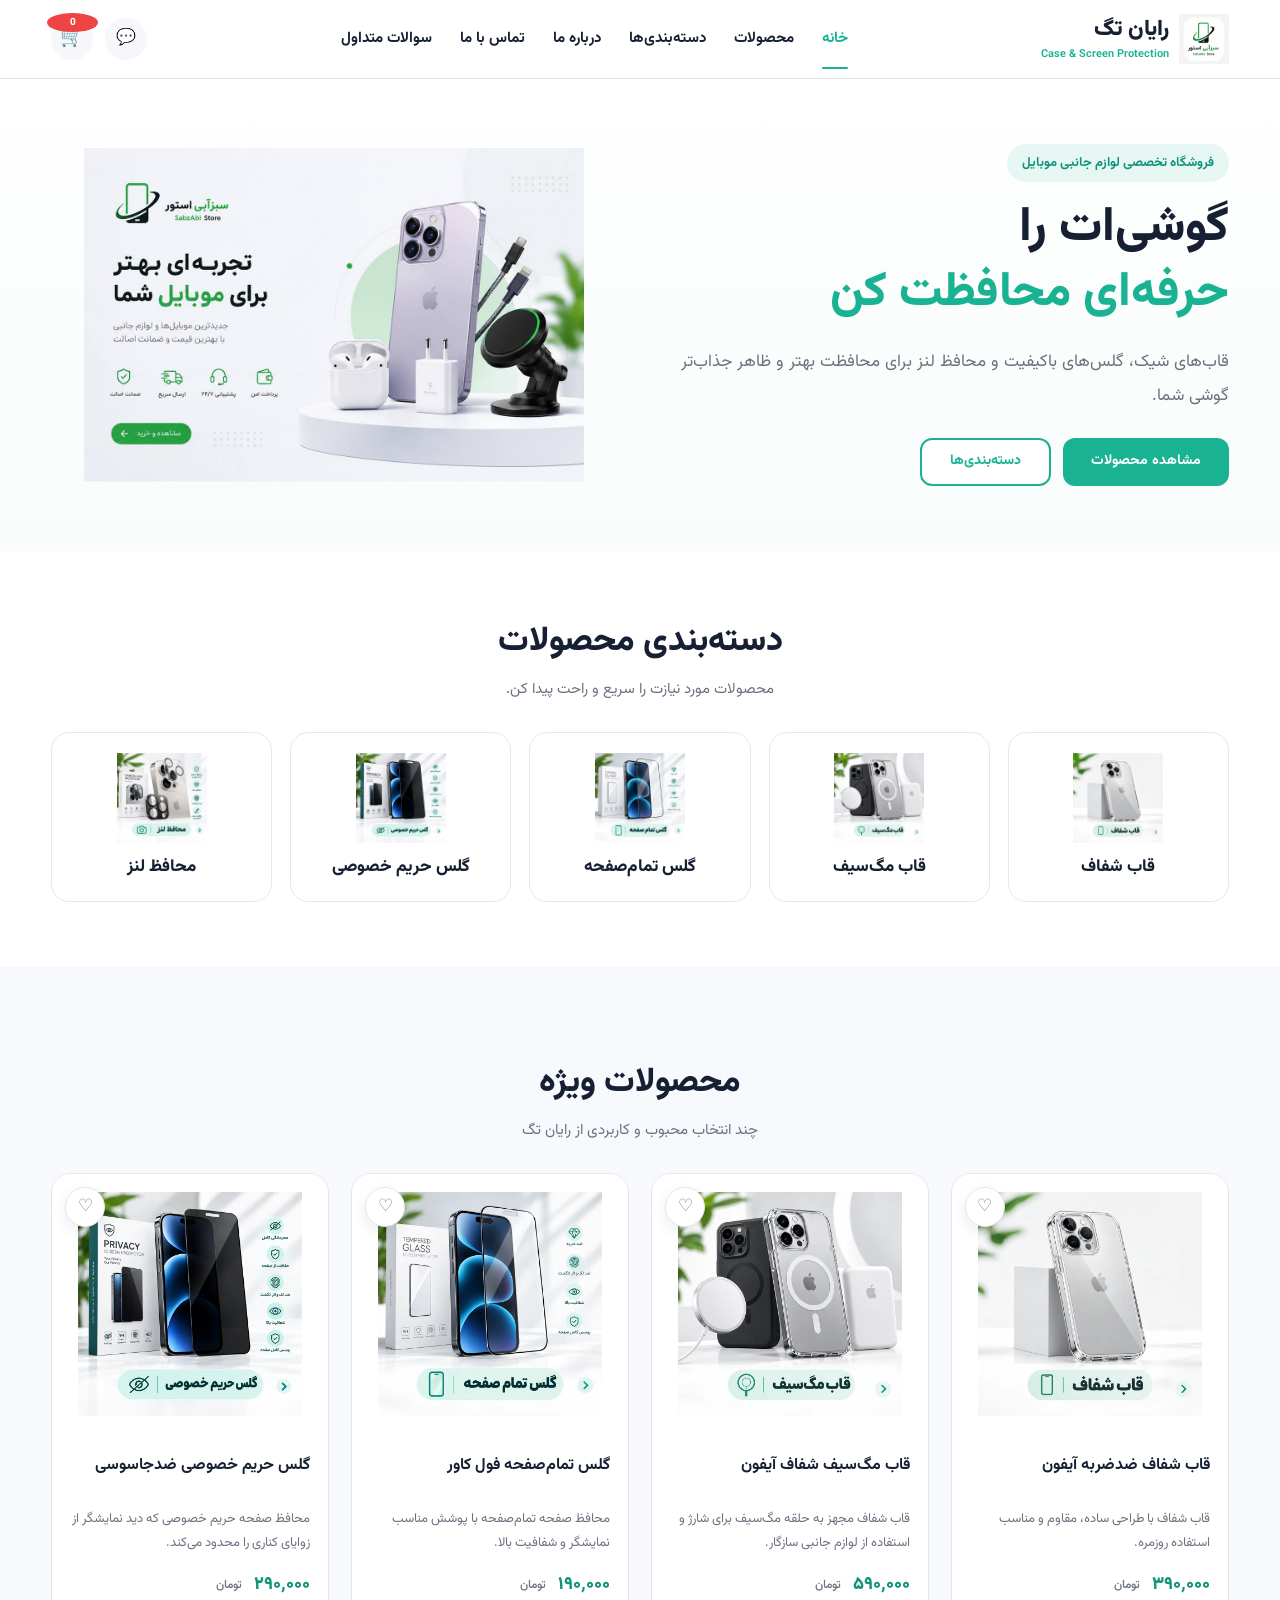
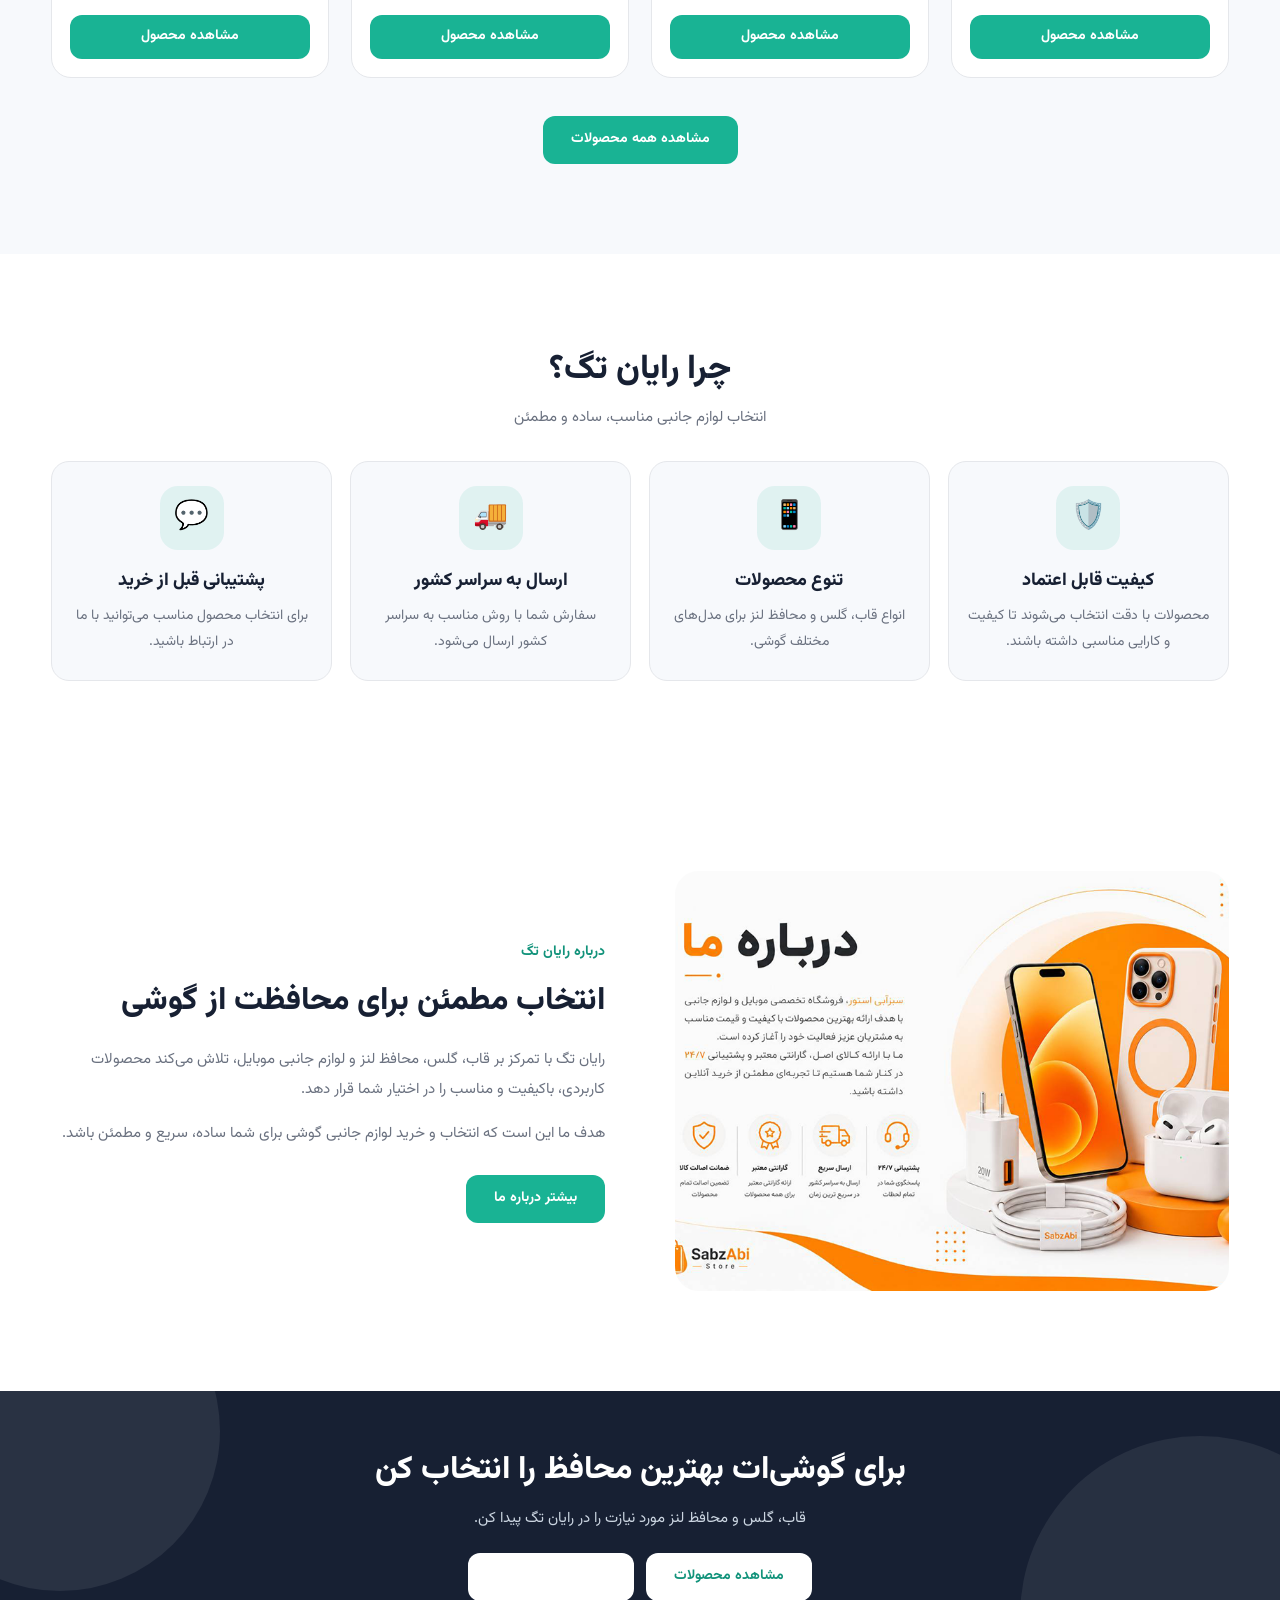
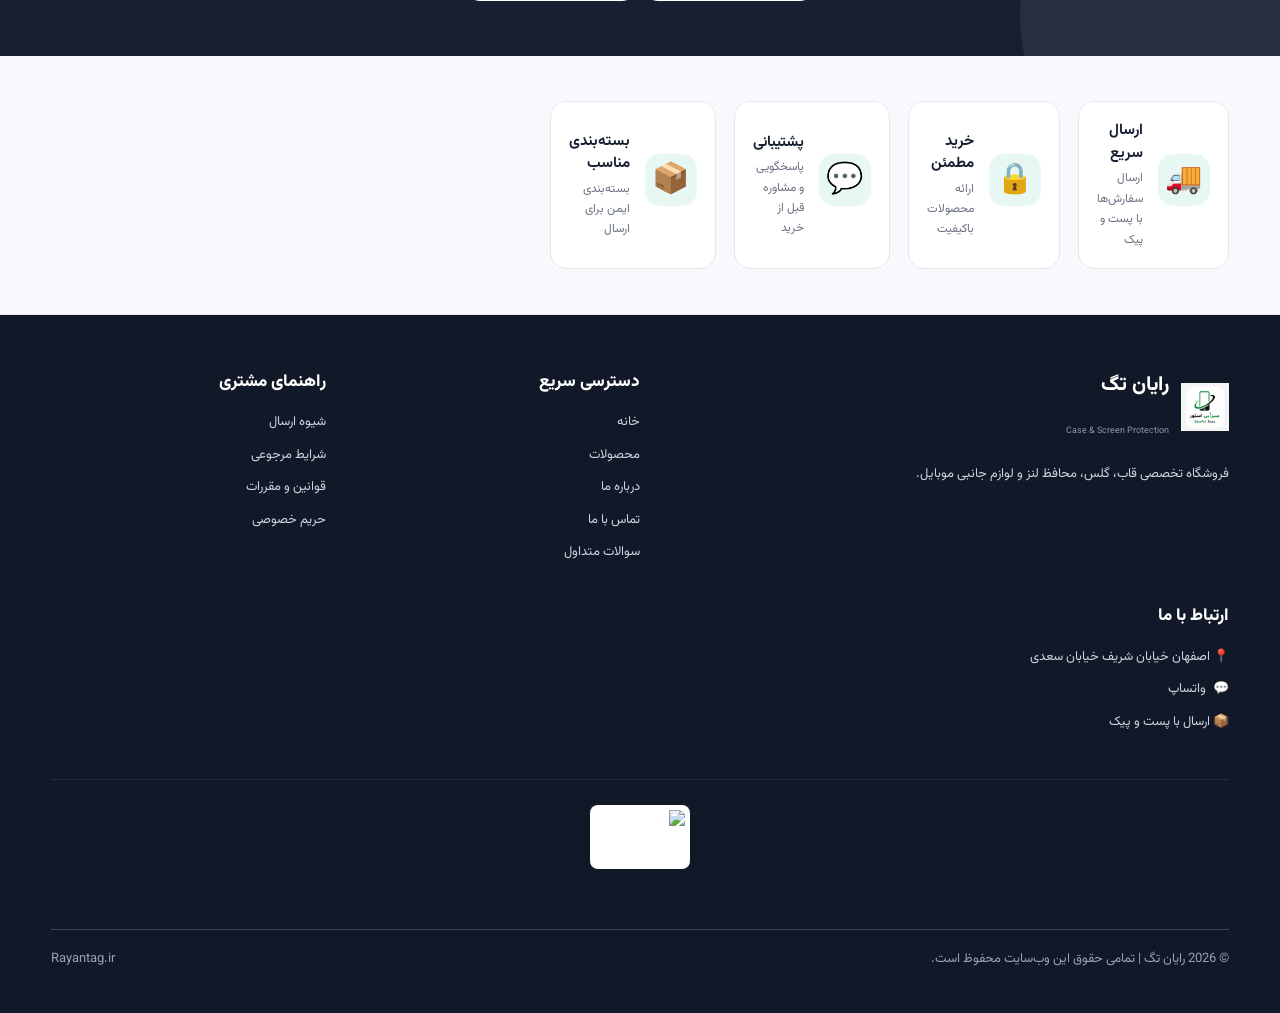
==== commit 843f2f78: "Update index.html" ====
--- a/index.html
+++ b/index.html
@@ -147,7 +147,7 @@
 
             <!-- WHATSAPP -->
 
-            <a href="https://wa.me/989134604978"
+            <a href="https://wa.me/989137380652"
                target="_blank"
                rel="noopener"
                aria-label="پشتیبانی واتساپ">
@@ -620,7 +620,7 @@
 
 
                 <a
-                    href="https://wa.me/989134604978"
+                    href="https://wa.me/989137380652"
                     class="btn-outline"
                     target="_blank"
                     rel="noopener"
@@ -856,13 +856,13 @@
                 <ul class="footer-contact">
 
                     <li>
-                        📍 اصفهان
+                        📍 اصفهان خیابان شریف خیابان سعدی
                     </li>
 
                     <li>
                         💬
                         <a
-                            href="https://wa.me/989134604978"
+                            href="https://wa.me/989137380652"
                             target="_blank"
                             rel="noopener"
                         >
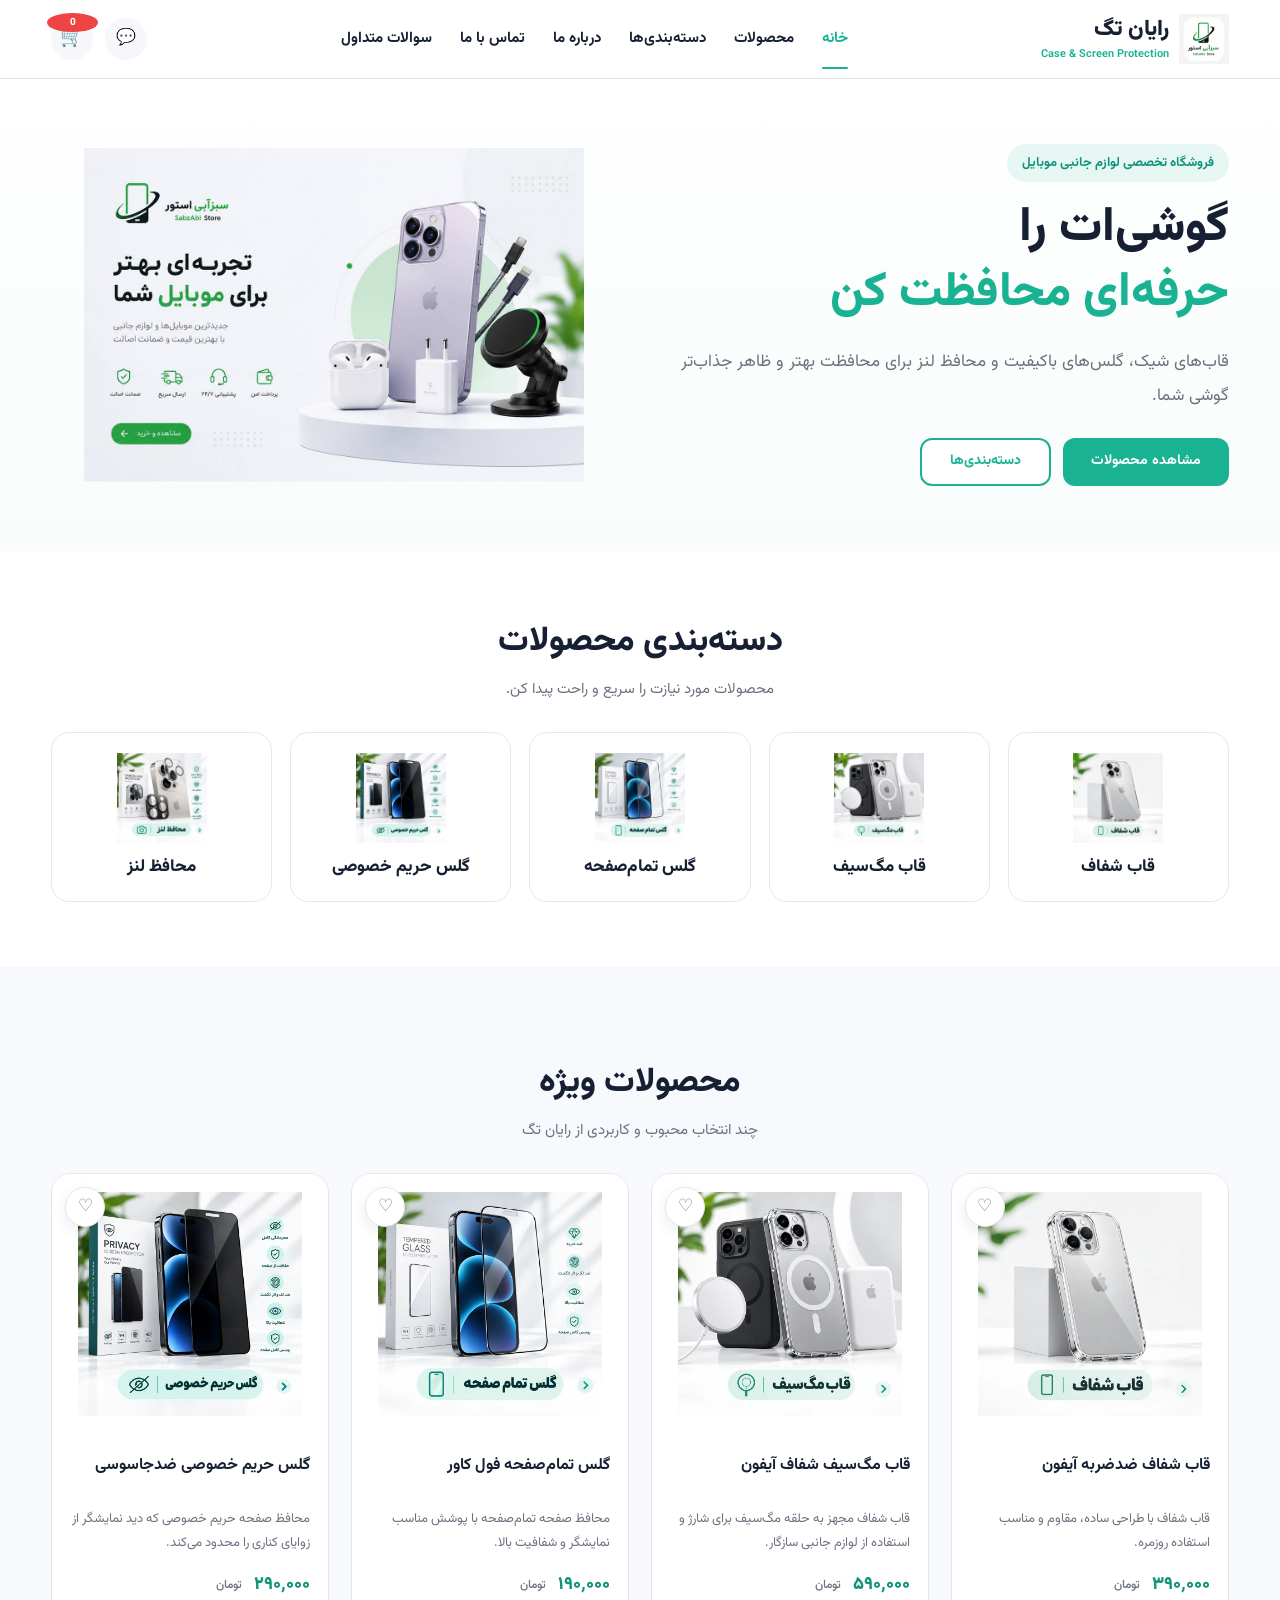
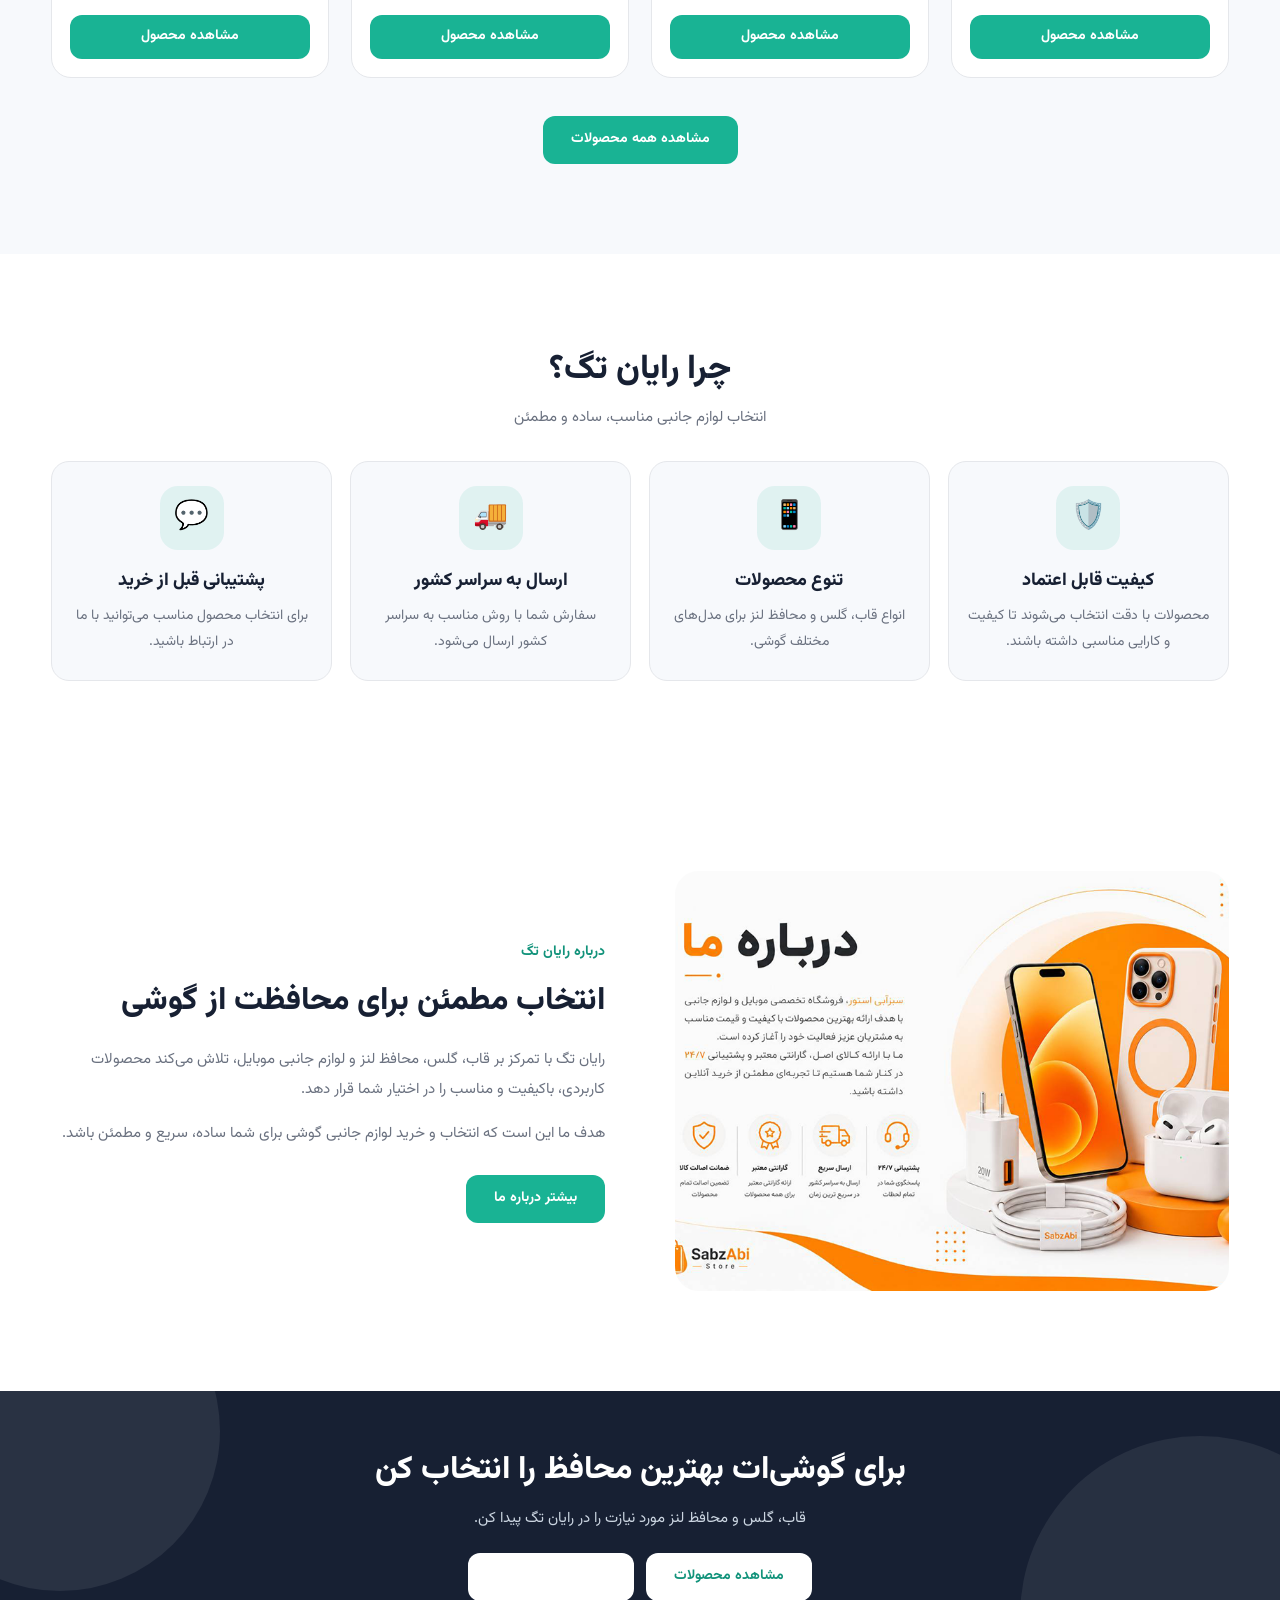
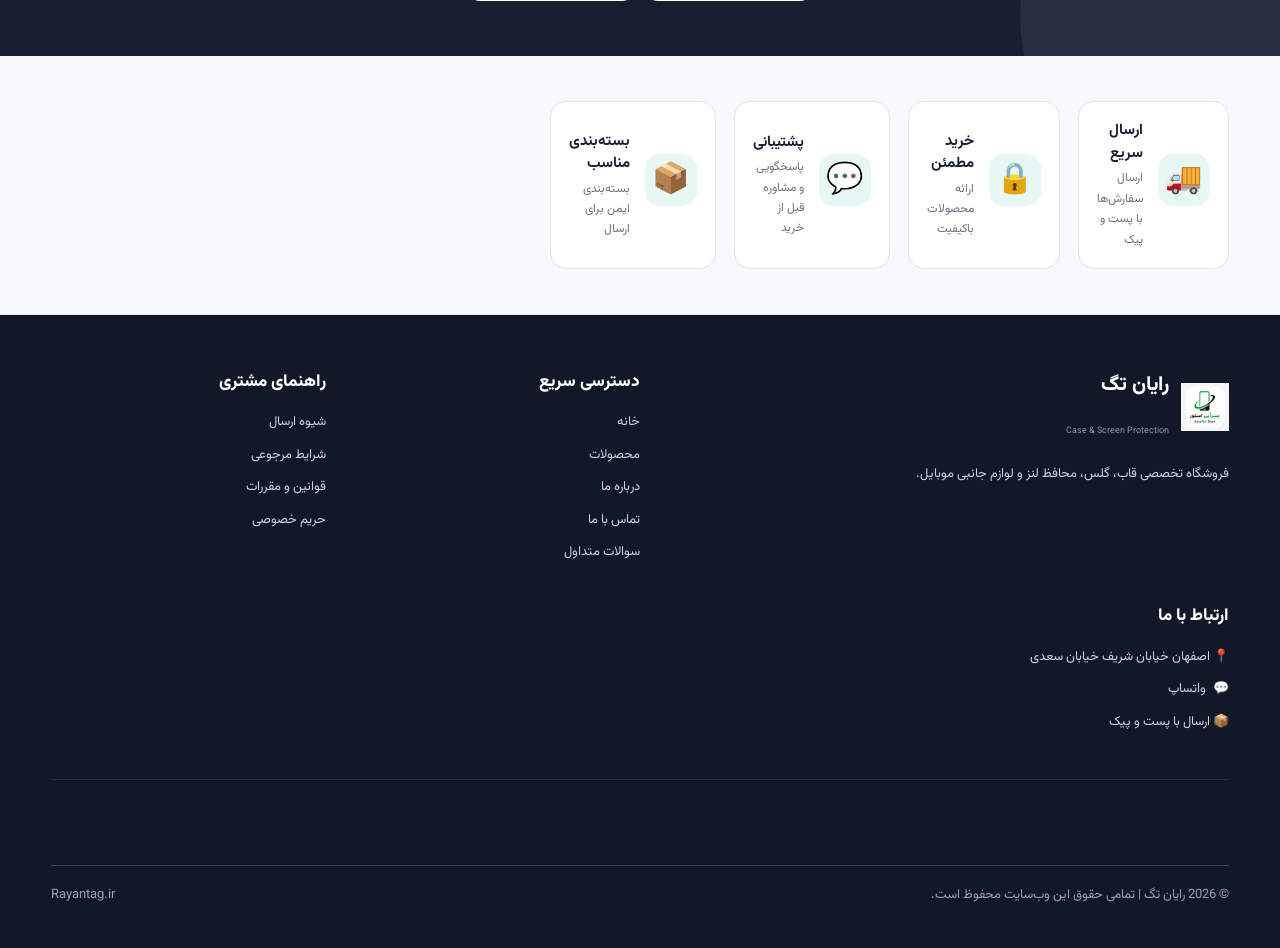
==== commit f28c6531: "Update index.html" ====
--- a/index.html
+++ b/index.html
@@ -822,7 +822,7 @@
                     </li>
 
                     <li>
-                        <a href="returns.html">
+                        <a href="return.html">
                             شرایط مرجوعی
                         </a>
                     </li>
@@ -887,21 +887,7 @@
 
         <div class="footer-trust">
 
-            <a
-                referrerpolicy="origin"
-                target="_blank"
-                href="https://trustseal.enamad.ir/?id=774605&Code=gkwrT6l8UGysF2wvPLm1kCikeP0znlSZ"
-            >
-
-                <img
-                    referrerpolicy="origin"
-                    src="https://trustseal.enamad.ir/logo.aspx?id=774605&Code=gkwrT6l8UGysF2wvPLm1kCikeP0znlSZ"
-                    alt="نماد اعتماد الکترونیکی"
-                    style="cursor:pointer"
-                >
-
-            </a>
-
+          
         </div>
 
 
